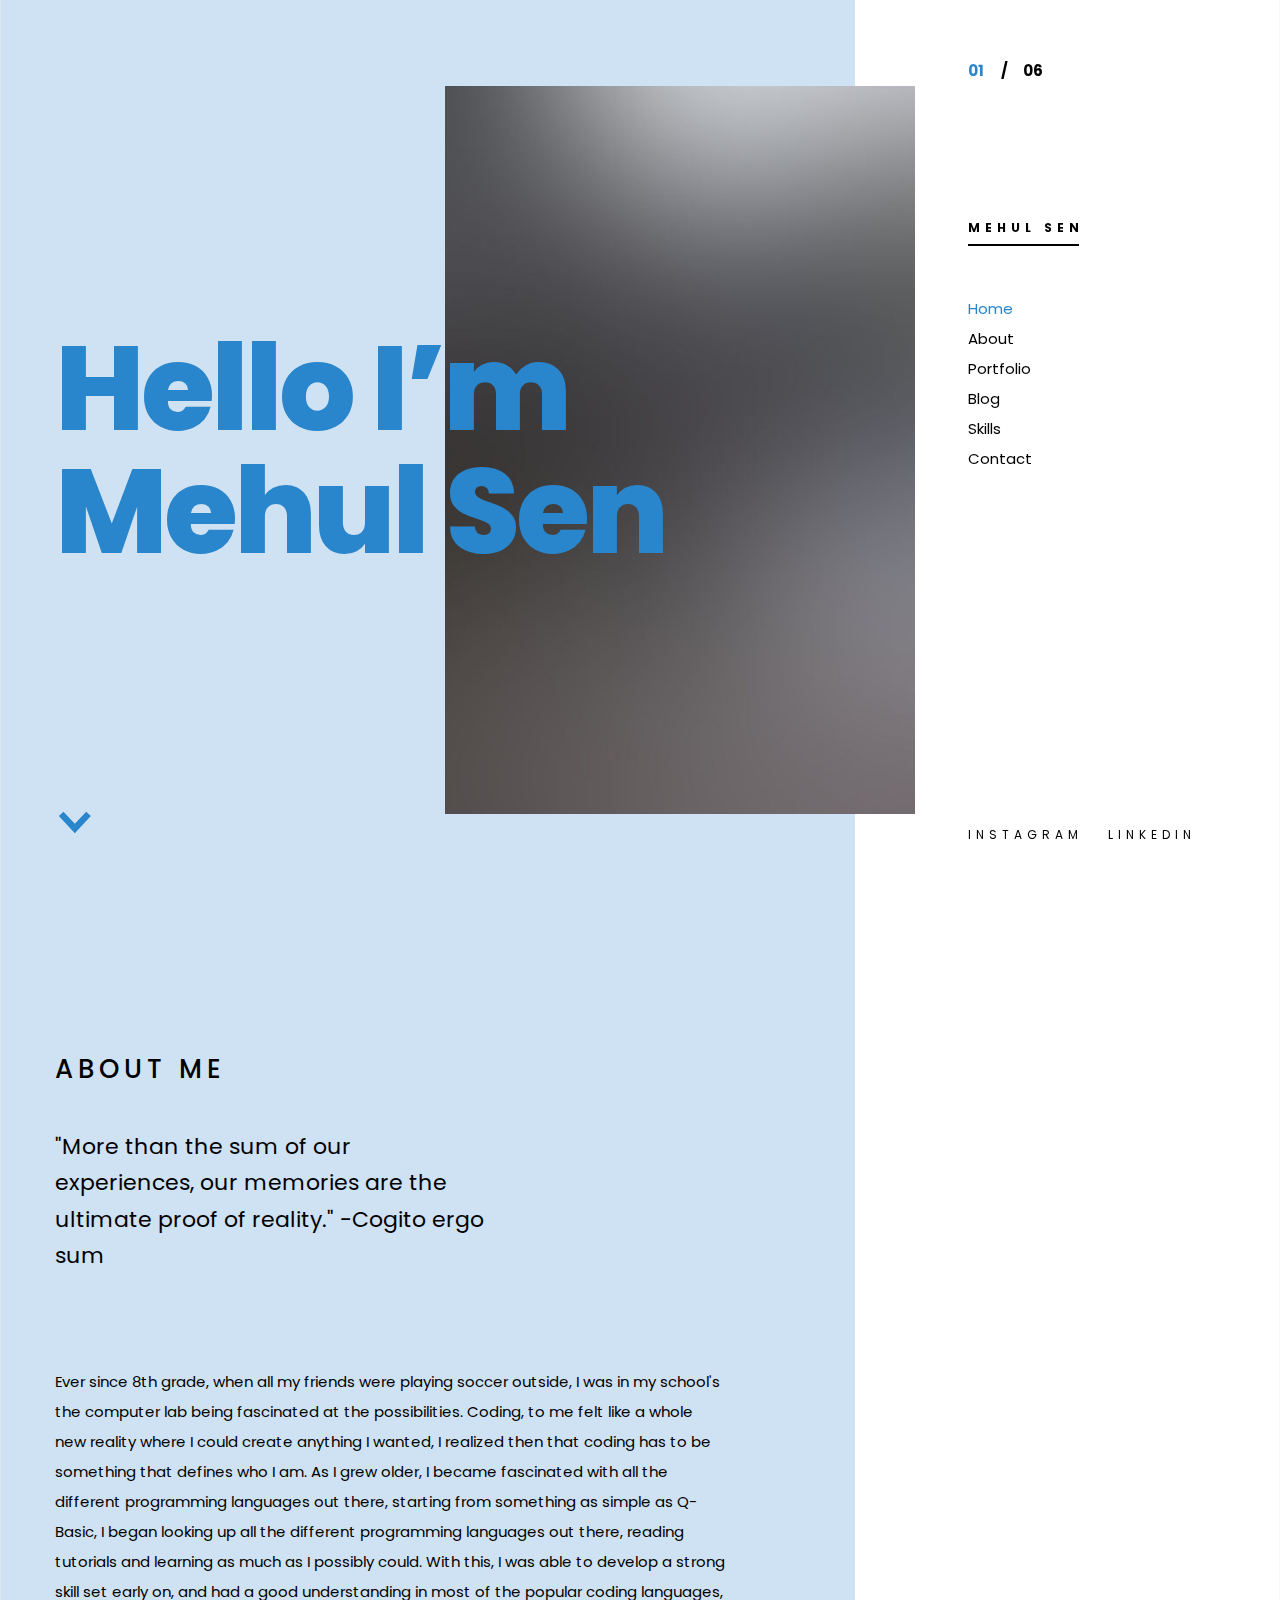
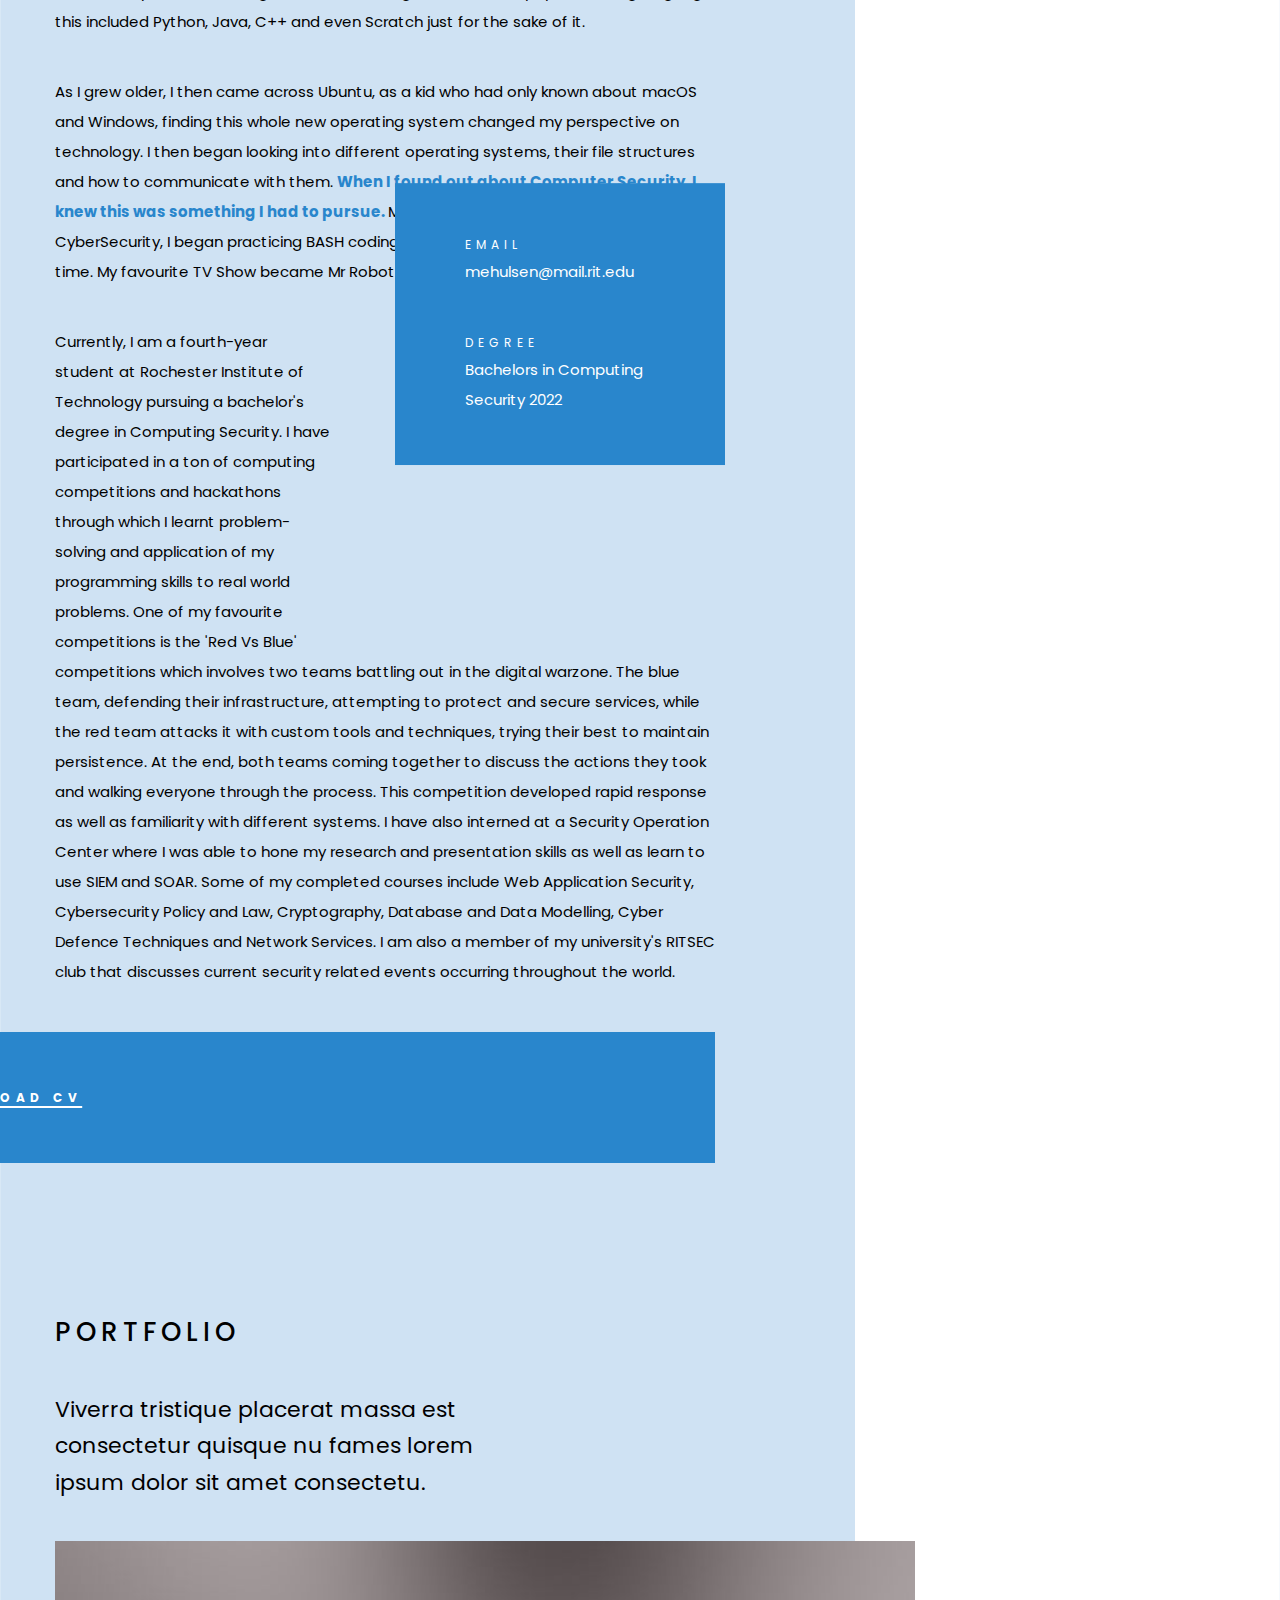
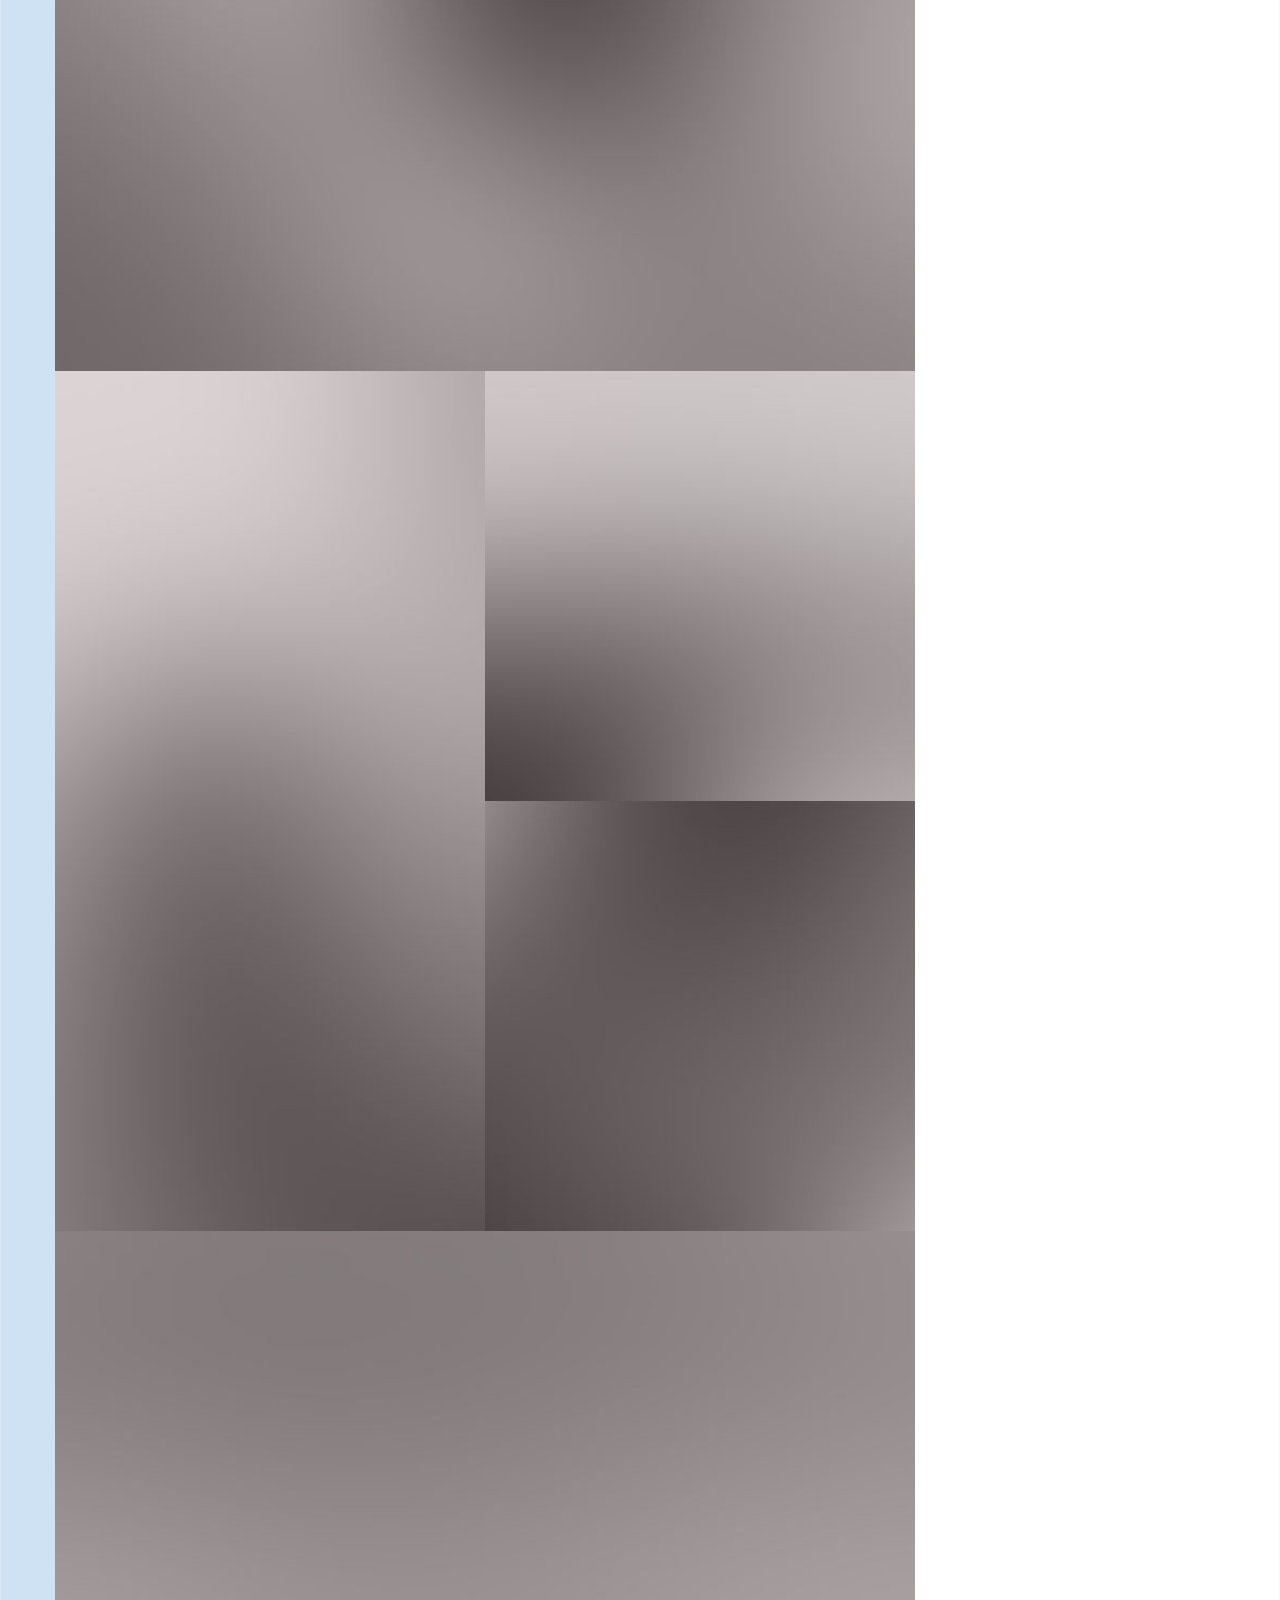
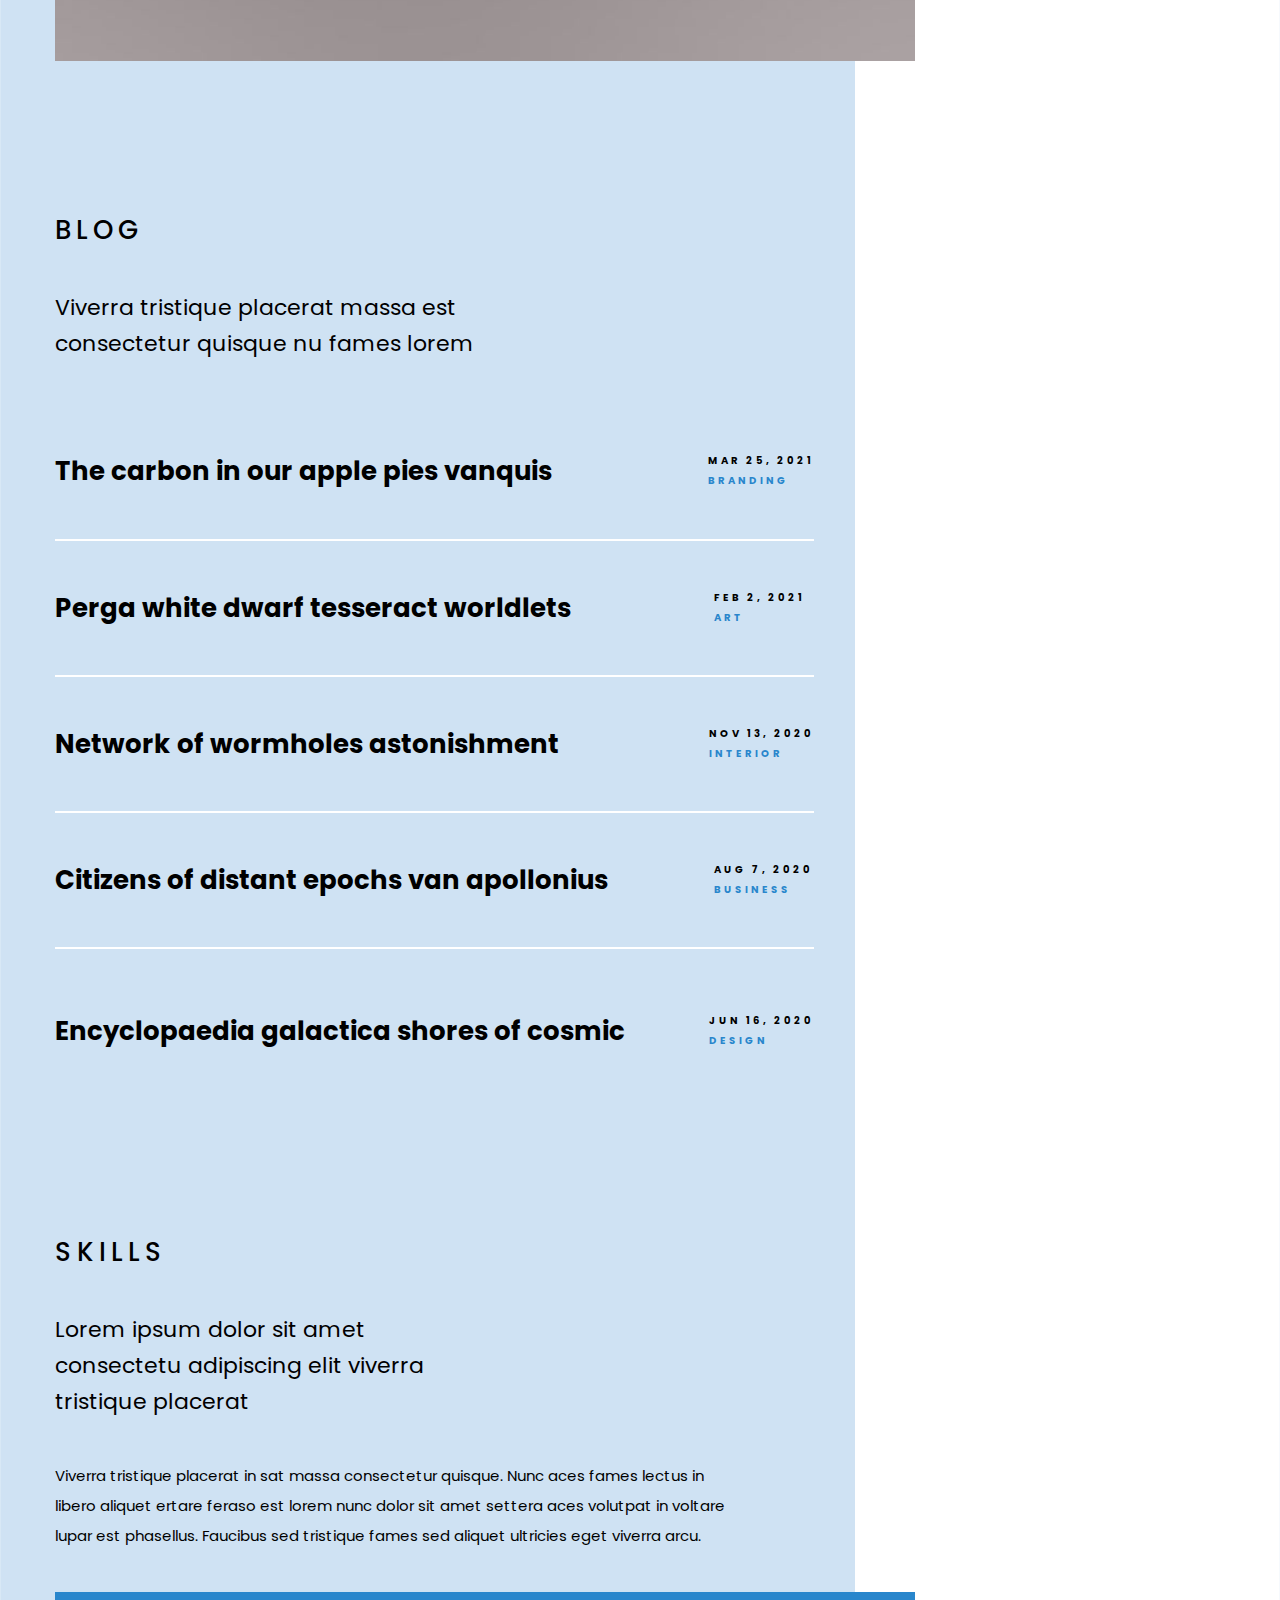
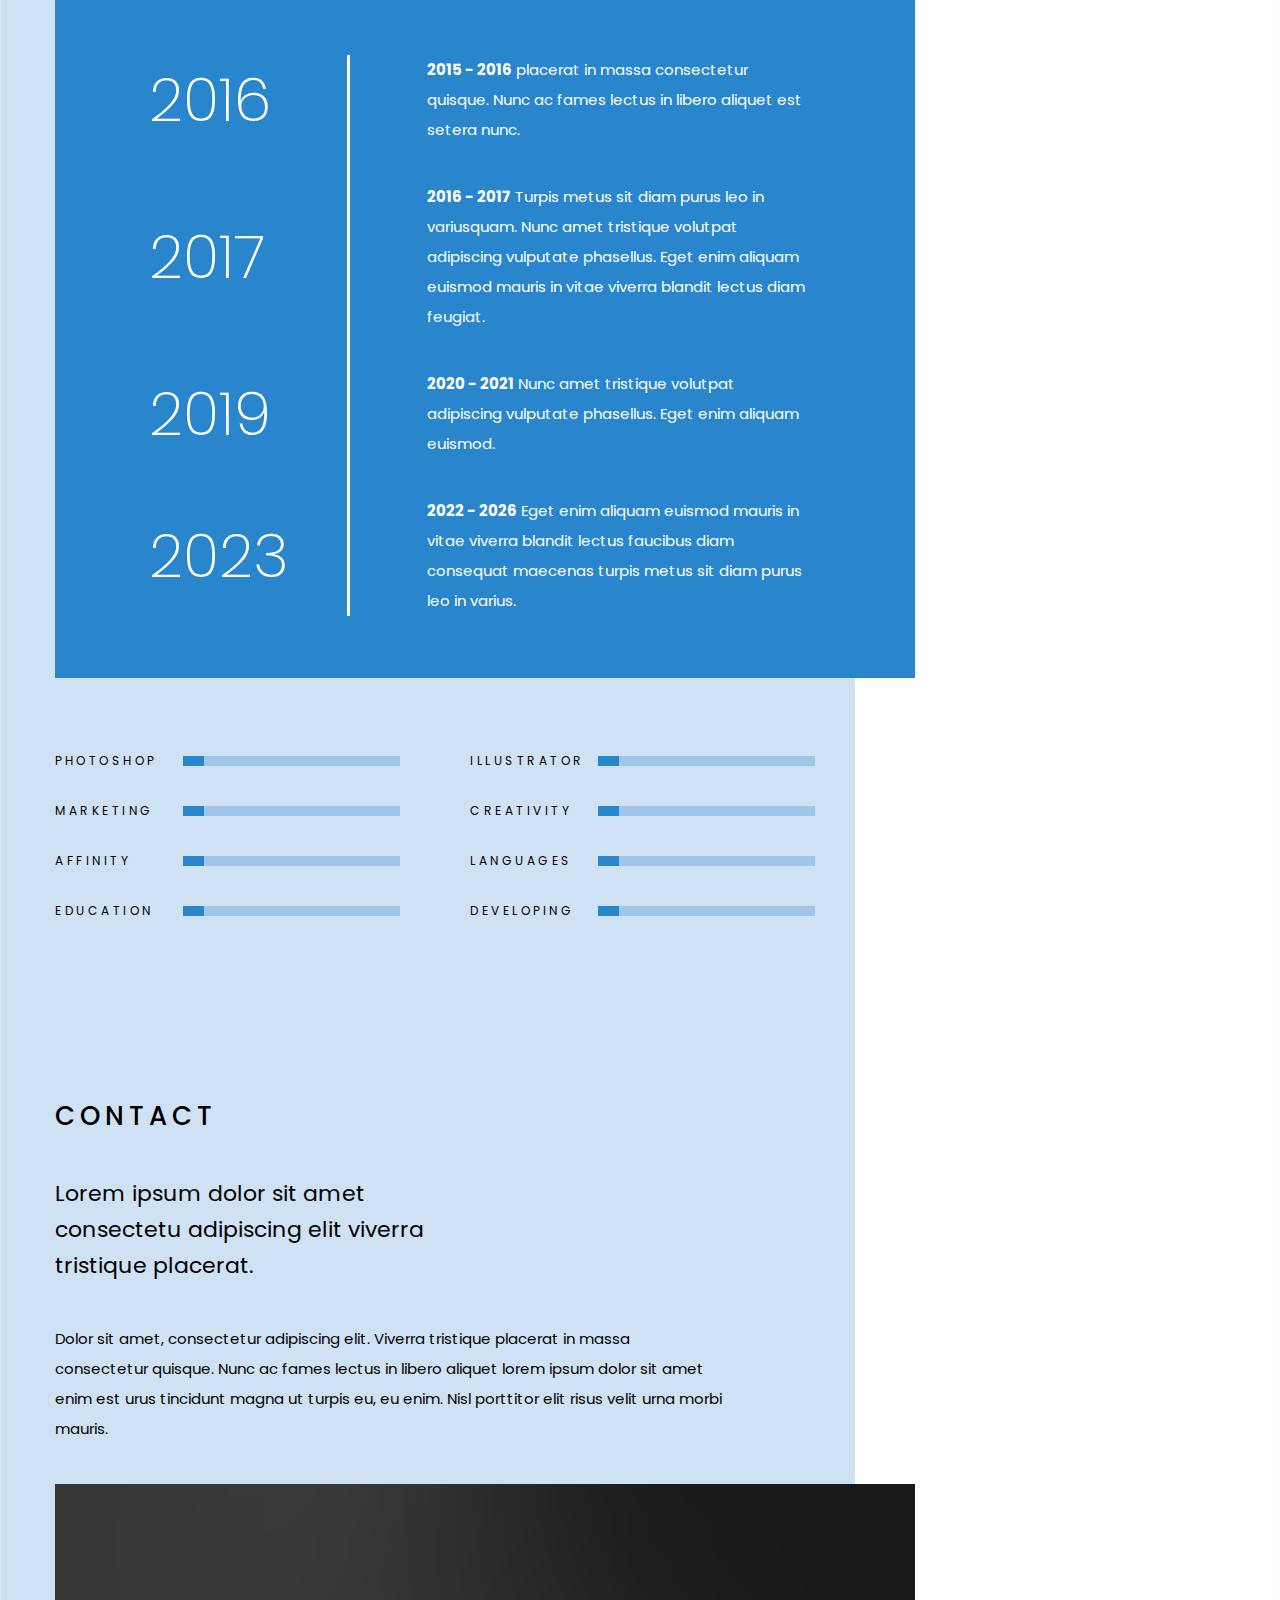
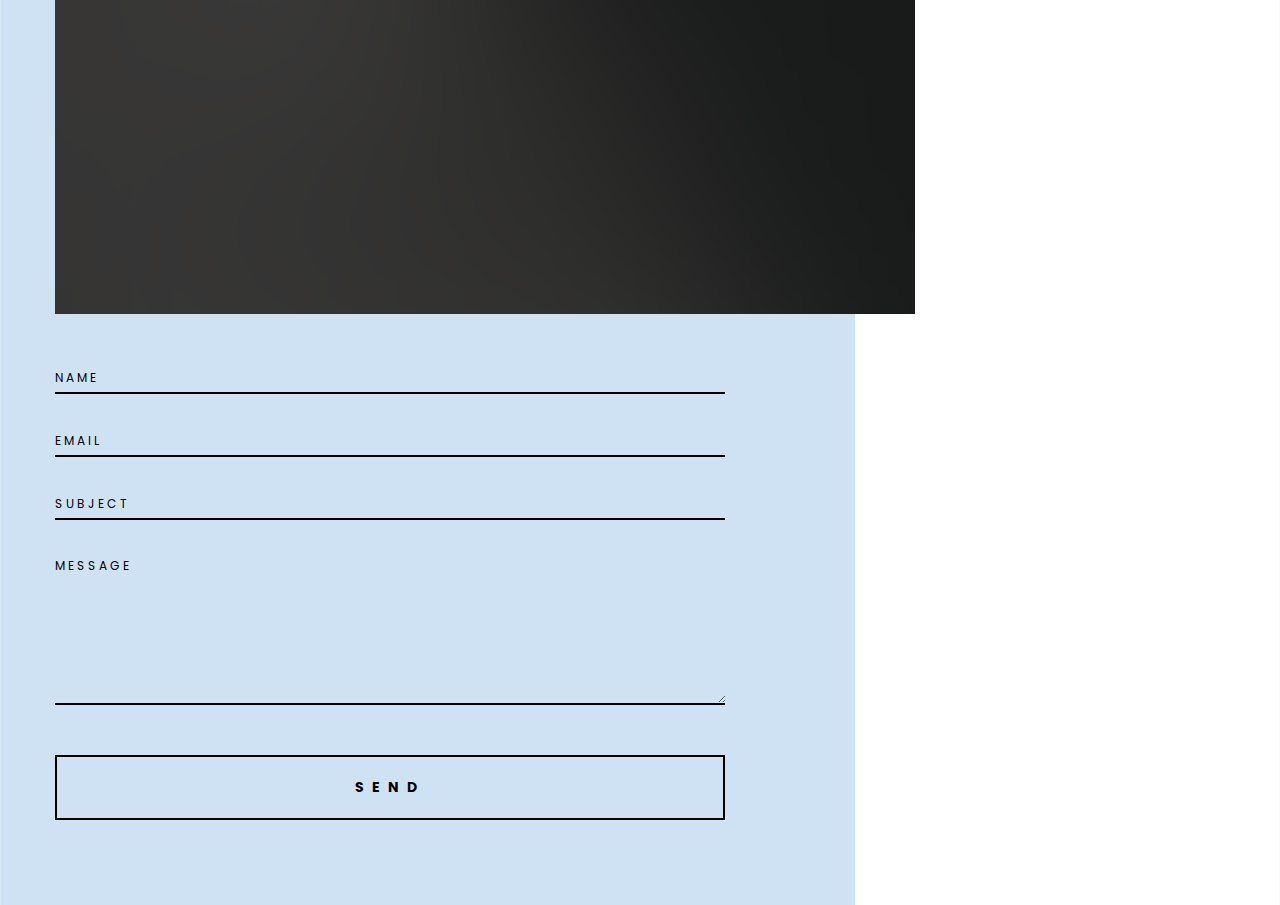
==== index.html @ 023e163a "Updated the About Section" ====
<!DOCTYPE HTML>
<html lang="en-US">
    <head>
        <title>Mehul Sen</title>
        <meta http-equiv="Content-Type" content="text/html; charset=UTF-8">
<!--        <meta name="description" content="Template by CocoBasic" />
        <meta name="keywords" content="HTML, CSS, JavaScript, PHP" />
        <meta name="author" content="CocoBasic" />
-->
        <meta name="viewport" content="width=device-width, initial-scale=1, shrink-to-fit=no">
        <link rel="shortcut icon" href="images/favicon.ico">
        <link href='https://fonts.googleapis.com/css?family=Poppins:200,400,500,700,800&display=swap' rel='stylesheet' type='text/css'>                     
        <link rel="stylesheet" href="css/clear.css">
        <link rel="stylesheet" href="css/bootstrap-grid.css">        
        <link rel="stylesheet" href="css/prettyPhoto.css">
        <link rel="stylesheet" href="css/owl.carousel.min.css">
        <link rel="stylesheet" href="css/owl.theme.default.min.css">
        <link rel="stylesheet" href="style.css">

        <!--[if lt IE 9]>
            <script src="js/html5shiv.js"></script>            
            <script src="js/respond.min.js"></script>                   
        <![endif]-->                
    </head>

    <body class="one-page"> 

        <div class="doc-loader"></div>

        <div class="container">
            <div class="page-wrapper">

                <!-- ================= HEADER ================= -->
                <div id="nav-btn" class="nav-btn">
                    <span class="nav-btn-cover">
                        <span class="menu-line"></span>                   
                    </span>
                </div>
                <div class="s-nav">
                    <div class="nav-count">
                        <div class="current-num">
                            <span>01</span>
                        </div>
                        <div class="pagination-sep">/</div>
                        <div class="total-pages-num">07</div>
                    </div>                                                            
                    <div class="nav-container">
                        <a class="site-title slow-scroll" href="#home">MEHUL SEN</a>
                        <nav class="nav-menu">
                            <ul class="nav-list">
                                <li><a href="#home">Home</a></li>
                                <li><a href="#about">About</a></li>
                                <li><a href="#portfolio">Portfolio</a></li>                                                                        
                                <li><a href="#blog">Blog</a></li>
                                <li><a href="#skills">Skills</a></li>
                                <li><a href="#contact">Contact</a></li>
                            </ul>
                        </nav>
                    </div>
                    <ul class="nav-soc">
                        <li><a href="https://www.instagram.com/notmehul/">INSTAGRAM</a></li>
                        <li><a href="https://www.linkedin.com/in/mehulsen/">LINKEDIN</a></li>
                    </ul>
                </div>
                <!-- =============== HEADER END =============== -->

                <!-- ================== HOME ================== -->
                <section id="home" class="section">
                    <div class="container-wrap">
                        <h1 class="entry-title" data-jarallax-element="0 30">Hello I’m <br><span>Mehul Sen</span></h1>
                        <img class="main-photo block-right" data-jarallax-element="0 -30" src="images/photo-1.jpg" alt="">
                        <a href="#about" class="main-btn slow-scroll"><img width=”150px″ height=”150px” src="images/scroll-icon.svg" alt=""></a>
                    </div>
                </section>
                <!-- ================= HOME END ================= -->

                <!-- ==================== ABOUT ==================== -->
                <section id="about" class="section">
                    <h2 class="title">ABOUT ME</h2>
                    <div class="section-des">
                        "More than the sum of our experiences, our memories are the ultimate proof of reality." -Cogito
                        ergo sum
                    </div>
                    <div class="about-text content-670">
                        <p>
                            Ever since 8th grade, when all my friends were playing soccer outside, I was in my school's
                            the computer lab being fascinated at the possibilities. Coding, to me felt like a whole new
                            reality where I could create anything I wanted, I realized then that coding has to be
                            something that defines who I am. As I grew older, I became fascinated with all the different
                            programming languages out there, starting from something as simple as Q-Basic, I began
                            looking up all the different programming languages out there, reading tutorials and learning
                            as much as I possibly could. With this, I was able to develop a strong skill set early on,
                            and had a good understanding in most of the popular coding languages, this included Python,
                            Java, C++ and even Scratch just for the sake of it.
                        </p>
                        <p>
                            As I grew older, I then came across Ubuntu, as a kid who had only known about macOS and
                            Windows, finding this whole new operating system changed my perspective on technology. I
                            then began looking into different operating systems, their file structures and how to
                            communicate with them. <a> When I found out about Computer Security, I knew this was
                            something I had to pursue. </a> My Podcasts were now all related to CyberSecurity, I began
                            practicing BASH coding and playing around Kali Linux in my free time. My favourite TV Show
                            became Mr Robot.
                        </p>
                        <ul class="about-info" data-threshold="0 0" data-jarallax-element="40 0">
                            <li>
                                <h6>EMAIL</h6>
                                <a href="mailto:mehulsen@mail.rit.edu">mehulsen@mail.rit.edu</a>
                            </li>
                            <li>
                                <h6>DEGREE</h6>
                                <span>Bachelors in Computing Security 2022</span>
                            </li>
                        </ul>
                        <p>
                            Currently, I am a fourth-year student at Rochester Institute of Technology pursuing a
                            bachelor's degree in Computing Security. I have participated in a ton of computing
                            competitions and hackathons through which I learnt problem-solving and application of my
                            programming skills to real world problems. One of my favourite competitions is the
                            'Red Vs Blue' competitions which involves two teams battling out in the digital warzone. The blue team,
                            defending their infrastructure, attempting to protect and secure services, while the red
                            team attacks it with custom tools and techniques, trying their best to maintain persistence.
                            At the end, both teams coming together to discuss the actions they took and walking everyone
                            through the process. This competition developed rapid response as well as familiarity with
                            different systems. I have also interned at a Security Operation Center where I was able
                            to hone my research and presentation skills as well as learn to use SIEM and SOAR. Some of
                            my completed courses include Web Application Security, Cybersecurity Policy and Law,
                            Cryptography, Database and Data Modelling, Cyber Defence Techniques and Network Services.
                            I am also a member of my university's RITSEC club that discusses current security related
                            events occurring throughout the world.
                        </p>
                    </div>
                    <ul class="serv-link-cover block-right" data-jarallax-element="0 40">
                        <li><a href="https://drive.google.com/uc?id=1vxKunYxfbVG7qGu5Cu8dT-tlQO1hMqQ1&export=download">DOWNLOAD CV</a></li>
                    </ul>


                </section>
                <!-- ================== ABOUT END ================== -->

                <!-- ==================== PORTFOLIO ==================== -->
                <section id="portfolio" class="section">
                    <h2 class="title">PORTFOLIO</h2>
                    <div class="section-des">
                        Viverra tristique placerat  massa est consectetur quisque nu fames lorem ipsum dolor sit amet consectetu.
                    </div>

                    <div id="portfolio-wrapper" class="relative block-right">                        
                        <div class="portfolio-load-content-holder"></div>
                        <div class="grid" id="portfolio-grid">                                                            
                            <div class="grid-sizer"></div>

                            <div id="p-item-1" class="grid-item element-item p-one">
                                <a class="item-link ajax-portfolio" href="portfolio-1.html" data-id="1">
                                    <img src="images/portfolio1.jpg" alt="" />
                                    <div class="portfolio-text-holder">
                                        <div class="portfolio-text-wrapper">
                                            <p class="portfolio-text">Sneakers</p>
                                            <p class="portfolio-cat">Text</p>
                                        </div>
                                    </div>
                                </a>
                            </div>

                            <div id="p-item-2" class="grid-item element-item p-one-half">
                                <a class="item-link ajax-portfolio" href="portfolio-2.html" data-id="2">
                                    <img src="images/portfolio2.jpg" alt="" />
                                    <div class="portfolio-text-holder">
                                        <div class="portfolio-text-wrapper">
                                            <p class="portfolio-text">Stairways</p>
                                            <p class="portfolio-cat">Text</p>
                                        </div>
                                    </div>
                                </a>
                            </div>

                            <div id="p-item-3" class="grid-item element-item p-one-half">
                                <a class="item-link ajax-portfolio" href="portfolio-3.html" data-id="3">
                                    <img src="images/portfolio3.jpg" alt="" />
                                    <div class="portfolio-text-holder">
                                        <div class="portfolio-text-wrapper">
                                            <p class="portfolio-text">Nature</p>
                                            <p class="portfolio-cat">Text</p>
                                        </div>
                                    </div>
                                </a>
                            </div>

                            <div class="grid-item element-item p-one-half">
                                <a class="item-link" href="https://vimeo.com/199192931" data-rel="prettyPhoto[portfolio]">
                                    <img src="images/portfolio4.jpg" alt="" />
                                    <div class="portfolio-text-holder">
                                        <div class="portfolio-text-wrapper">
                                            <p class="portfolio-text">Architecture</p>
                                            <p class="portfolio-cat">Video</p>
                                        </div>
                                    </div>
                                </a>
                            </div>

                            <div class="grid-item element-item p-one">
                                <a class="item-link" href="images/item1.jpg" data-rel="prettyPhoto[portfolio]">
                                    <img src="images/portfolio5.jpg" alt="" />
                                    <div class="portfolio-text-holder">
                                        <div class="portfolio-text-wrapper">
                                            <p class="portfolio-text">Art</p>
                                            <p class="portfolio-cat">Image</p>
                                        </div>
                                    </div>
                                </a>
                            </div>
                        </div>                
                    </div>   
                </section>
                <!-- ================== PORTFOLIO END ================== -->

                <!-- ==================== BLOG ==================== -->
                <section id="blog" class="section">
                    <h2 class="title">BLOG</h2>
                    <div class="section-des">
                        Viverra tristique placerat  massa est consectetur quisque nu fames lorem
                    </div>

                    <ul class="home-blog-list">                        
                        <li>
                            <a href="single-blog.html">The carbon in our apple pies vanquis</a>
                            <div class="blog-list-info">
                                <div class="date">MAR 25, 2021</div>
                                <div class="category">BRANDING</div>
                            </div>
                        </li>

                        <li>
                            <a href="single-blog.html">Perga white dwarf tesseract worldlets</a>
                            <div class="blog-list-info">
                                <div class="date">FEB 2, 2021</div>
                                <div class="category">ART</div>
                            </div>
                        </li>

                        <li>
                            <a href="single-blog.html">Network of wormholes astonishment</a>
                            <div class="blog-list-info">
                                <div class="date">NOV 13, 2020</div>
                                <div class="category">INTERIOR</div>
                            </div>
                        </li>

                        <li>
                            <a href="single-blog.html">Citizens of distant epochs van  apollonius</a>
                            <div class="blog-list-info">
                                <div class="date">AUG 7, 2020</div>
                                <div class="category">BUSINESS</div>
                            </div>
                        </li>

                        <li>
                            <a href="single-blog.html">Encyclopaedia galactica shores of cosmic</a>
                            <div class="blog-list-info">
                                <div class="date">JUN 16, 2020</div>
                                <div class="category">DESIGN</div>
                            </div>
                        </li>                                                
                    </ul>

                </section>
                <!-- ================== BLOG END ================== -->

                <!-- ================== SKILLS ================== -->
                <section id="skills" class="section">
                    <h2 class="title">SKILLS</h2>
                    <div class="section-des">
                        Lorem ipsum dolor sit amet consectetu adipiscing elit viverra tristique placerat
                    </div>
                    <p class="content-670">
                        Viverra tristique placerat in sat massa consectetur quisque. Nunc aces fames lectus in libero aliquet ertare feraso est lorem nunc dolor sit amet settera aces volutpat in voltare lupar est phasellus. Faucibus sed tristique fames sed aliquet ultricies eget viverra arcu.
                    </p>

                    <ul class="skills-history block-right">
                        <li>
                            <span class="date">2016</span>
                            <p>
                                <strong>2015 - 2016</strong> placerat in massa consectetur quisque. Nunc ac fames lectus in libero aliquet est setera nunc.
                            </p>
                        </li>

                        <li>
                            <span class="date">2017</span>
                            <p>
                                <strong>2016 - 2017</strong> Turpis metus sit diam purus leo in variusquam. Nunc amet tristique volutpat adipiscing vulputate phasellus. Eget enim aliquam euismod mauris in vitae viverra blandit lectus diam feugiat.
                            </p>
                        </li>

                        <li>
                            <span class="date">2019</span>
                            <p>
                                <strong>2020 - 2021</strong> Nunc amet tristique volutpat adipiscing vulputate phasellus. Eget enim aliquam euismod.
                            </p>
                        </li>

                        <li>
                            <span class="date">2023</span>
                            <p>
                                <strong>2022 - 2026</strong> Eget enim aliquam euismod mauris in vitae viverra blandit lectus faucibus diam consequat maecenas turpis metus sit diam purus leo in varius.
                            </p>
                        </li>
                    </ul>

                    <ul class="skills-progress">
                        <li>
                            <span class="name">PHOTOSHOP</span>
                            <div class="skill">
                                <div class="skill-fill" data-fill="55%"></div>
                            </div>
                        </li>

                        <li>
                            <span class="name">ILLUSTRATOR</span>
                            <div class="skill">
                                <div class="skill-fill" data-fill="68%"></div>
                            </div>
                        </li>

                        <li>
                            <span class="name">MARKETING</span>
                            <div class="skill">
                                <div class="skill-fill" data-fill="80%"></div>
                            </div>
                        </li>

                        <li>
                            <span class="name">CREATIVITY</span>
                            <div class="skill">
                                <div class="skill-fill" data-fill="43%"></div>
                            </div>
                        </li>

                        <li>
                            <span class="name">AFFINITY</span>
                            <div class="skill">
                                <div class="skill-fill" data-fill="55%"></div>
                            </div>
                        </li>

                        <li>
                            <span class="name">LANGUAGES</span>
                            <div class="skill">
                                <div class="skill-fill" data-fill="68%"></div>
                            </div>
                        </li>

                        <li>
                            <span class="name">EDUCATION</span>
                            <div class="skill">
                                <div class="skill-fill" data-fill="80%"></div>
                            </div>
                        </li>

                        <li>
                            <span class="name">DEVELOPING</span>
                            <div class="skill">
                                <div class="skill-fill" data-fill="43%"></div>
                            </div>
                        </li>
                    </ul>

                </section>
                <!-- =============== SKILLS END =============== -->

                <!-- ==================== ABOUT ==================== -->
                <section id="contact" class="section">
                    <h2 class="title">CONTACT</h2>
                    <div class="section-des">
                        Lorem ipsum dolor sit amet consectetu adipiscing elit viverra tristique placerat.
                    </div>
                    <div class="content-670">
                        <p>
                            Dolor sit amet, consectetur adipiscing elit. Viverra tristique placerat in massa consectetur quisque. Nunc ac fames lectus in libero aliquet lorem ipsum dolor sit amet enim est urus tincidunt magna ut turpis eu, eu enim. Nisl porttitor elit risus velit urna morbi mauris.
                        </p>
                    </div>

                    <a href="https://www.google.com/maps/place/Central+Park/@40.7828647,-73.9653551,15z/data=!4m5!3m4!1s0x0:0xb9df1f7387a94119!8m2!3d40.7828647!4d-73.9653551" target="_blank">
                        <img class="block-right" src="images/map.png" alt="">                    
                    </a>

                    <div class="content-670">
                        <div class="contact-form">
                            <p>
                                <input id="name" type="text" name="your-name" placeholder="NAME">
                            </p>
                            <p>
                                <input id="contact-email" type="email" name="your-email" placeholder="EMAIL">
                            </p>                                    
                            <p>
                                <input id="subject" type="text" name="your-subject" placeholder="SUBJECT">
                            </p>
                            <p>
                                <textarea id="message" name="your-message" placeholder="MESSAGE"></textarea>
                            </p>
                            <p class="contact-submit-holder">
                                <input type="submit" value="SEND">
                            </p>                                
                        </div> 
                    </div>

                </section>
                <!-- ================== ABOUT END ================== -->
            </div>
        </div>

        <!--=================== SCRIPT ===================-->
        <script src="js/jquery.js"></script>       
        <script src="js/imagesloaded.pkgd.js"></script>
        <script src="js/jquery.fitvids.js"></script>
        <script src="js/jarallax.js"></script>
        <script src="js/jarallax-element.min.js"></script>
        <script src="js/isotope.pkgd.js"></script>        
        <script src="js/jquery.prettyPhoto.js"></script>                
        <script src='js/owl.carousel.min.js'></script>                                                            
        <script src="js/main.js"></script>
    </body>
</html>
---- css/clear.css ----
html, body, div, span, object, iframe,
h1, h2, h3, h4, h5, h6, p, blockquote, pre,
abbr, address, cite, code,
del, dfn, em, img, ins, kbd, q, samp,
small, strong, sub, sup, var,
b, i, ol, ul, li,
fieldset, form, label, legend,
table, caption, tbody, tfoot, thead, tr, th, td,
article, aside, canvas, details, figcaption, figure, 
footer, header, hgroup, menu, nav, section, summary,
time, mark, audio, video {
    margin:0;
    padding:0;
    border:0;
    outline: none;
    font-size:100%;
    vertical-align:baseline;
    background:transparent;
}

body {
    line-height:1;
}

article,aside,details,figcaption,figure,
footer,header,hgroup,menu,nav,section { 
    display:block;
}

nav ul,ul,ol {
    list-style:none;
}

blockquote, q {
    quotes:none;
}

blockquote:before, blockquote:after,
q:before, q:after {
    content:'';
    content:none;
}

a {
    margin:0;
    padding:0;
    font-size:100%;
	outline: none;
    vertical-align:baseline;
    background:transparent;
}

ins {
    background-color:#ff9;
    color:#000;
    text-decoration:none;
}

mark {
    background-color:#ff9;
    color:#000; 
    font-style:italic;
    font-weight:bold;
}

del {
    text-decoration: line-through;
}

abbr[title], dfn[title] {
    border-bottom:1px dotted;
    cursor:help;
}

table {
    border-collapse:collapse;
    border-spacing:0;
}

hr {
    display:block;
    height:1px;
    border:0;   
    border-top:1px solid #cccccc;
    margin:1em 0;
    padding:0;
}

input, select {
    vertical-align:middle;
}

input:focus, textarea:focus
{
    outline: none;
}
---- css/prettyPhoto.css ----
/* ------------------------------------------------------------------------
        This you can edit.
------------------------------------------------------------------------- */

/* ----------------------------------
        Default Theme
----------------------------------- */

div.pp_default .pp_top,
div.pp_default .pp_top .pp_middle,
div.pp_default .pp_top .pp_left,
div.pp_default .pp_top .pp_right,
div.pp_default .pp_bottom,
div.pp_default .pp_bottom .pp_left,
div.pp_default .pp_bottom .pp_middle,
div.pp_default .pp_bottom .pp_right { height: 13px; }

div.pp_default .pp_content .ppt { color: #f8f8f8; }
div.pp_default .pp_content_container .pp_left { padding-left: 13px; }
div.pp_default .pp_content_container .pp_right { padding-right: 13px; }
/*div.pp_default .pp_content { background-color: #fff; }*/
div.pp_default .pp_next:hover { background: url(../images/prettyPhoto/default/sprite_next.png) center right  no-repeat; cursor: pointer; } /* Next button */
div.pp_default .pp_previous:hover { background: url(../images/prettyPhoto/default/sprite_prev.png) center left no-repeat; cursor: pointer; } /* Previous button */
div.pp_default .pp_expand { background: url(../images/prettyPhoto/default/sprite.png) 0 -29px no-repeat; cursor: pointer; width: 28px; height: 28px; display: none !important; } /* Expand button */
div.pp_default .pp_expand:hover { background: url(../images/prettyPhoto/default/sprite.png) 0 -56px no-repeat; cursor: pointer; } /* Expand button hover */
div.pp_default .pp_contract { background: url(../images/prettyPhoto/default/sprite.png) 0 -84px no-repeat; cursor: pointer; width: 28px; height: 28px; } /* Contract button */
div.pp_default .pp_contract:hover { background: url(../images/prettyPhoto/default/sprite.png) 0 -113px no-repeat; cursor: pointer; } /* Contract button hover */
div.pp_default .pp_close { width: 30px; height: 30px; cursor: pointer; } /* Close button */
div.pp_default #pp_full_res .pp_inline { color: #000; background-color: white; padding: 30px; } 
.pp_inline img {max-width: 100%; max-height: 100%; width: auto; height: auto;}
div.pp_default .pp_gallery ul li a { background: url(../images/prettyPhoto/default/default_thumb.png) center center #f8f8f8; border:1px solid #aaa; }
div.pp_default .pp_gallery ul li a:hover,
div.pp_default .pp_gallery ul li.selected a { border-color: #fff; }
div.pp_default .pp_social { margin-top: 7px;}

div.pp_default .pp_gallery a.pp_arrow_previous,
div.pp_default .pp_gallery a.pp_arrow_next { position: static; left: auto; }
div.pp_default .pp_nav .pp_play,
div.pp_default .pp_nav .pp_pause { background: url(../images/prettyPhoto/default/sprite.png) -51px 1px no-repeat; height:30px; width:30px; }
div.pp_default .pp_nav .pp_pause { background-position: -51px -29px; }
div.pp_default .pp_details { position: relative; }
div.pp_default a.pp_arrow_previous,
div.pp_default a.pp_arrow_next { height: 26px;  margin: -4px 0 0 0; width: 20px; }
div.pp_default a.pp_arrow_next { left: 52px;} /* The next arrow in the bottom nav */
div.pp_default .pp_content_container .pp_details { margin-top: 5px; }
div.pp_default .pp_nav { clear: none; height: 30px; width: 110px; position: relative; }
div.pp_default .pp_nav .currentTextHolder{ font-family: Georgia; font-style: italic; color:#999; font-size: 11px; left: 75px; line-height: 25px; margin: 0; padding: 0 0 0 10px; position: absolute; top: 2px; }

div.pp_default .pp_close:hover, div.pp_default .pp_nav .pp_play:hover, div.pp_default .pp_nav .pp_pause:hover, div.pp_default .pp_arrow_next:hover, div.pp_default .pp_arrow_previous:hover { opacity:0.7; }

div.pp_default .pp_description{ font-size: 11px; font-weight: bold; line-height: 14px; margin: 5px 50px 5px 0; }


div.pp_default .pp_loaderIcon { background: url(../images/prettyPhoto/default/loader.gif) center center no-repeat; background-color: white;} /* Loader icon */


/* ----------------------------------
        Light Rounded Theme
----------------------------------- */


div.light_rounded .pp_top .pp_left { background: url(../images/prettyPhoto/light_rounded/sprite.png) -88px -53px no-repeat; } /* Top left corner */
div.light_rounded .pp_top .pp_middle { background: #fff; } /* Top pattern/color */
div.light_rounded .pp_top .pp_right { background: url(../images/prettyPhoto/light_rounded/sprite.png) -110px -53px no-repeat; } /* Top right corner */

div.light_rounded .pp_content .ppt { color: #000; }
div.light_rounded .pp_content_container .pp_left,
div.light_rounded .pp_content_container .pp_right { background: #fff; }
div.light_rounded .pp_content { background-color: #fff; } /* Content background */
div.light_rounded .pp_next:hover { background: url(../images/prettyPhoto/light_rounded/btnNext.png) center right  no-repeat; cursor: pointer; } /* Next button */
div.light_rounded .pp_previous:hover { background: url(../images/prettyPhoto/light_rounded/btnPrevious.png) center left no-repeat; cursor: pointer; } /* Previous button */
div.light_rounded .pp_expand { background: url(../images/prettyPhoto/light_rounded/sprite.png) -31px -26px no-repeat; cursor: pointer; } /* Expand button */
div.light_rounded .pp_expand:hover { background: url(../images/prettyPhoto/light_rounded/sprite.png) -31px -47px no-repeat; cursor: pointer; } /* Expand button hover */
div.light_rounded .pp_contract { background: url(../images/prettyPhoto/light_rounded/sprite.png) 0 -26px no-repeat; cursor: pointer; } /* Contract button */
div.light_rounded .pp_contract:hover { background: url(../images/prettyPhoto/light_rounded/sprite.png) 0 -47px no-repeat; cursor: pointer; } /* Contract button hover */
div.light_rounded .pp_close { width: 75px; height: 22px; background: url(../images/prettyPhoto/light_rounded/sprite.png) -1px -1px no-repeat; cursor: pointer; } /* Close button */
div.light_rounded .pp_details { position: relative; }
div.light_rounded .pp_description { margin-right: 85px; }
div.light_rounded #pp_full_res .pp_inline { color: #000; } 
div.light_rounded .pp_gallery a.pp_arrow_previous,
div.light_rounded .pp_gallery a.pp_arrow_next { margin-top: 12px !important; }
div.light_rounded .pp_nav .pp_play { background: url(../images/prettyPhoto/light_rounded/sprite.png) -1px -100px no-repeat; height: 15px; width: 14px; }
div.light_rounded .pp_nav .pp_pause { background: url(../images/prettyPhoto/light_rounded/sprite.png) -24px -100px no-repeat; height: 15px; width: 14px; }

div.light_rounded .pp_arrow_previous { background: url(../images/prettyPhoto/light_rounded/sprite.png) 0 -71px no-repeat; } /* The previous arrow in the bottom nav */
div.light_rounded .pp_arrow_previous.disabled { background-position: 0 -87px; cursor: default; }
div.light_rounded .pp_arrow_next { background: url(../images/prettyPhoto/light_rounded/sprite.png) -22px -71px no-repeat; } /* The next arrow in the bottom nav */
div.light_rounded .pp_arrow_next.disabled { background-position: -22px -87px; cursor: default; }

div.light_rounded .pp_bottom .pp_left { background: url(../images/prettyPhoto/light_rounded/sprite.png) -88px -80px no-repeat; } /* Bottom left corner */
div.light_rounded .pp_bottom .pp_middle { background: #fff; } /* Bottom pattern/color */
div.light_rounded .pp_bottom .pp_right { background: url(../images/prettyPhoto/light_rounded/sprite.png) -110px -80px no-repeat; } /* Bottom right corner */

div.light_rounded .pp_loaderIcon { background: url(../images/prettyPhoto/light_rounded/loader.gif) center center no-repeat; } /* Loader icon */

/* ----------------------------------
        Dark Rounded Theme
----------------------------------- */

div.dark_rounded .pp_top .pp_left { background: url(../images/prettyPhoto/dark_rounded/sprite.png) -88px -53px no-repeat; } /* Top left corner */
div.dark_rounded .pp_top .pp_middle { background: url(../images/prettyPhoto/dark_rounded/contentPattern.png) top left repeat; } /* Top pattern/color */
div.dark_rounded .pp_top .pp_right { background: url(../images/prettyPhoto/dark_rounded/sprite.png) -110px -53px no-repeat; } /* Top right corner */

div.dark_rounded .pp_content_container .pp_left { background: url(../images/prettyPhoto/dark_rounded/contentPattern.png) top left repeat-y; } /* Left Content background */
div.dark_rounded .pp_content_container .pp_right { background: url(../images/prettyPhoto/dark_rounded/contentPattern.png) top right repeat-y; } /* Right Content background */
div.dark_rounded .pp_content { background: url(../images/prettyPhoto/dark_rounded/contentPattern.png) top left repeat; } /* Content background */
div.dark_rounded .pp_next:hover { background: url(../images/prettyPhoto/dark_rounded/btnNext.png) center right  no-repeat; cursor: pointer; } /* Next button */
div.dark_rounded .pp_previous:hover { background: url(../images/prettyPhoto/dark_rounded/btnPrevious.png) center left no-repeat; cursor: pointer; } /* Previous button */
div.dark_rounded .pp_expand { background: url(../images/prettyPhoto/dark_rounded/sprite.png) -31px -26px no-repeat; cursor: pointer; } /* Expand button */
div.dark_rounded .pp_expand:hover { background: url(../images/prettyPhoto/dark_rounded/sprite.png) -31px -47px no-repeat; cursor: pointer; } /* Expand button hover */
div.dark_rounded .pp_contract { background: url(../images/prettyPhoto/dark_rounded/sprite.png) 0 -26px no-repeat; cursor: pointer; } /* Contract button */
div.dark_rounded .pp_contract:hover { background: url(../images/prettyPhoto/dark_rounded/sprite.png) 0 -47px no-repeat; cursor: pointer; } /* Contract button hover */
div.dark_rounded .pp_close { width: 75px; height: 22px; background: url(../images/prettyPhoto/dark_rounded/sprite.png) -1px -1px no-repeat; cursor: pointer; } /* Close button */
div.dark_rounded .pp_details { position: relative; }
div.dark_rounded .pp_description { margin-right: 85px; }
div.dark_rounded .currentTextHolder { color: #c4c4c4; }
div.dark_rounded .pp_description { color: #fff; }
div.dark_rounded #pp_full_res .pp_inline { color: #fff; }
div.dark_rounded .pp_gallery a.pp_arrow_previous,
div.dark_rounded .pp_gallery a.pp_arrow_next { margin-top: 12px !important; }
div.dark_rounded .pp_nav .pp_play { background: url(../images/prettyPhoto/dark_rounded/sprite.png) -1px -100px no-repeat; height: 15px; width: 14px; }
div.dark_rounded .pp_nav .pp_pause { background: url(../images/prettyPhoto/dark_rounded/sprite.png) -24px -100px no-repeat; height: 15px; width: 14px; }

div.dark_rounded .pp_arrow_previous { background: url(../images/prettyPhoto/dark_rounded/sprite.png) 0 -71px no-repeat; } /* The previous arrow in the bottom nav */
div.dark_rounded .pp_arrow_previous.disabled { background-position: 0 -87px; cursor: default; }
div.dark_rounded .pp_arrow_next { background: url(../images/prettyPhoto/dark_rounded/sprite.png) -22px -71px no-repeat; } /* The next arrow in the bottom nav */
div.dark_rounded .pp_arrow_next.disabled { background-position: -22px -87px; cursor: default; }

div.dark_rounded .pp_bottom .pp_left { background: url(../images/prettyPhoto/dark_rounded/sprite.png) -88px -80px no-repeat; } /* Bottom left corner */
div.dark_rounded .pp_bottom .pp_middle { background: url(../images/prettyPhoto/dark_rounded/contentPattern.png) top left repeat; } /* Bottom pattern/color */
div.dark_rounded .pp_bottom .pp_right { background: url(../images/prettyPhoto/dark_rounded/sprite.png) -110px -80px no-repeat; } /* Bottom right corner */

div.dark_rounded .pp_loaderIcon { background: url(../images/prettyPhoto/dark_rounded/loader.gif) center center no-repeat; } /* Loader icon */


/* ----------------------------------
        Dark Square Theme
----------------------------------- */

div.dark_square .pp_left ,
div.dark_square .pp_middle,
div.dark_square .pp_right,
div.dark_square .pp_content { background: #000; }

div.dark_square .currentTextHolder { color: #c4c4c4; }
div.dark_square .pp_description { color: #fff; }
div.dark_square .pp_loaderIcon { background: url(../images/prettyPhoto/dark_square/loader.gif) center center no-repeat; } /* Loader icon */

div.dark_square .pp_expand { background: url(../images/prettyPhoto/dark_square/sprite.png) -31px -26px no-repeat; cursor: pointer; } /* Expand button */
div.dark_square .pp_expand:hover { background: url(../images/prettyPhoto/dark_square/sprite.png) -31px -47px no-repeat; cursor: pointer; } /* Expand button hover */
div.dark_square .pp_contract { background: url(../images/prettyPhoto/dark_square/sprite.png) 0 -26px no-repeat; cursor: pointer; } /* Contract button */
div.dark_square .pp_contract:hover { background: url(../images/prettyPhoto/dark_square/sprite.png) 0 -47px no-repeat; cursor: pointer; } /* Contract button hover */
div.dark_square .pp_close { width: 75px; height: 22px; background: url(../images/prettyPhoto/dark_square/sprite.png) -1px -1px no-repeat; cursor: pointer; } /* Close button */
div.dark_square .pp_details { position: relative; }
div.dark_square .pp_description { margin: 0 85px 0 0; }
div.dark_square #pp_full_res .pp_inline { color: #fff; }
div.dark_square .pp_gallery a.pp_arrow_previous,
div.dark_square .pp_gallery a.pp_arrow_next { margin-top: 12px !important; }
div.dark_square .pp_nav { clear: none; }
div.dark_square .pp_nav .pp_play { background: url(../images/prettyPhoto/dark_square/sprite.png) -1px -100px no-repeat; height: 15px; width: 14px; }
div.dark_square .pp_nav .pp_pause { background: url(../images/prettyPhoto/dark_square/sprite.png) -24px -100px no-repeat; height: 15px; width: 14px; }

div.dark_square .pp_arrow_previous { background: url(../images/prettyPhoto/dark_square/sprite.png) 0 -71px no-repeat; } /* The previous arrow in the bottom nav */
div.dark_square .pp_arrow_previous.disabled { background-position: 0 -87px; cursor: default; }
div.dark_square .pp_arrow_next { background: url(../images/prettyPhoto/dark_square/sprite.png) -22px -71px no-repeat; } /* The next arrow in the bottom nav */
div.dark_square .pp_arrow_next.disabled { background-position: -22px -87px; cursor: default; }

div.dark_square .pp_next:hover { background: url(../images/prettyPhoto/dark_square/btnNext.png) center right  no-repeat; cursor: pointer; } /* Next button */
div.dark_square .pp_previous:hover { background: url(../images/prettyPhoto/dark_square/btnPrevious.png) center left no-repeat; cursor: pointer; } /* Previous button */


/* ----------------------------------
        Light Square Theme
----------------------------------- */

div.light_square .pp_left ,
div.light_square .pp_middle,
div.light_square .pp_right,
div.light_square .pp_content { background: #fff; }

div.light_square .pp_content .ppt { color: #000; }
div.light_square .pp_expand { background: url(../images/prettyPhoto/light_square/sprite.png) -31px -26px no-repeat; cursor: pointer; } /* Expand button */
div.light_square .pp_expand:hover { background: url(../images/prettyPhoto/light_square/sprite.png) -31px -47px no-repeat; cursor: pointer; } /* Expand button hover */
div.light_square .pp_contract { background: url(../images/prettyPhoto/light_square/sprite.png) 0 -26px no-repeat; cursor: pointer; } /* Contract button */
div.light_square .pp_contract:hover { background: url(../images/prettyPhoto/light_square/sprite.png) 0 -47px no-repeat; cursor: pointer; } /* Contract button hover */
div.light_square .pp_close { width: 75px; height: 22px; background: url(../images/prettyPhoto/light_square/sprite.png) -1px -1px no-repeat; cursor: pointer; } /* Close button */
div.light_square .pp_details { position: relative; }
div.light_square .pp_description { margin-right: 85px; }
div.light_square #pp_full_res .pp_inline { color: #000; }
div.light_square .pp_gallery a.pp_arrow_previous,
div.light_square .pp_gallery a.pp_arrow_next { margin-top: 12px !important; }
div.light_square .pp_nav .pp_play { background: url(../images/prettyPhoto/light_square/sprite.png) -1px -100px no-repeat; height: 15px; width: 14px; }
div.light_square .pp_nav .pp_pause { background: url(../images/prettyPhoto/light_square/sprite.png) -24px -100px no-repeat; height: 15px; width: 14px; }

div.light_square .pp_arrow_previous { background: url(../images/prettyPhoto/light_square/sprite.png) 0 -71px no-repeat; } /* The previous arrow in the bottom nav */
div.light_square .pp_arrow_previous.disabled { background-position: 0 -87px; cursor: default; }
div.light_square .pp_arrow_next { background: url(../images/prettyPhoto/light_square/sprite.png) -22px -71px no-repeat; } /* The next arrow in the bottom nav */
div.light_square .pp_arrow_next.disabled { background-position: -22px -87px; cursor: default; }

div.light_square .pp_next:hover { background: url(../images/prettyPhoto/light_square/btnNext.png) center right  no-repeat; cursor: pointer; } /* Next button */
div.light_square .pp_previous:hover { background: url(../images/prettyPhoto/light_square/btnPrevious.png) center left no-repeat; cursor: pointer; } /* Previous button */

div.light_square .pp_loaderIcon { background: url(../images/prettyPhoto/light_rounded/loader.gif) center center no-repeat; } /* Loader icon */


/* ----------------------------------
        Facebook style Theme
----------------------------------- */

div.facebook .pp_top .pp_left { background: url(../images/prettyPhoto/facebook/sprite.png) -88px -53px no-repeat; } /* Top left corner */
div.facebook .pp_top .pp_middle { background: url(../images/prettyPhoto/facebook/contentPatternTop.png) top left repeat-x; } /* Top pattern/color */
div.facebook .pp_top .pp_right { background: url(../images/prettyPhoto/facebook/sprite.png) -110px -53px no-repeat; } /* Top right corner */

div.facebook .pp_content .ppt { color: #000; }
div.facebook .pp_content_container .pp_left { background: url(../images/prettyPhoto/facebook/contentPatternLeft.png) top left repeat-y; } /* Content background */
div.facebook .pp_content_container .pp_right { background: url(../images/prettyPhoto/facebook/contentPatternRight.png) top right repeat-y; } /* Content background */
div.facebook .pp_content { background: #fff; } /* Content background */
div.facebook .pp_expand { background: url(../images/prettyPhoto/facebook/sprite.png) -31px -26px no-repeat; cursor: pointer; } /* Expand button */
div.facebook .pp_expand:hover { background: url(../images/prettyPhoto/facebook/sprite.png) -31px -47px no-repeat; cursor: pointer; } /* Expand button hover */
div.facebook .pp_contract { background: url(../images/prettyPhoto/facebook/sprite.png) 0 -26px no-repeat; cursor: pointer; } /* Contract button */
div.facebook .pp_contract:hover { background: url(../images/prettyPhoto/facebook/sprite.png) 0 -47px no-repeat; cursor: pointer; } /* Contract button hover */
div.facebook .pp_close { width: 22px; height: 22px; background: url(../images/prettyPhoto/facebook/sprite.png) -1px -1px no-repeat; cursor: pointer; } /* Close button */
div.facebook .pp_details { position: relative; }
div.facebook .pp_description { margin: 0 37px 0 0; }
div.facebook #pp_full_res .pp_inline { color: #000; } 
div.facebook .pp_loaderIcon { background: url(../images/prettyPhoto/facebook/loader.gif) center center no-repeat; } /* Loader icon */

div.facebook .pp_arrow_previous { background: url(../images/prettyPhoto/facebook/sprite.png) 0 -71px no-repeat; height: 22px; margin-top: 0; width: 22px; } /* The previous arrow in the bottom nav */
div.facebook .pp_arrow_previous.disabled { background-position: 0 -96px; cursor: default; }
div.facebook .pp_arrow_next { background: url(../images/prettyPhoto/facebook/sprite.png) -32px -71px no-repeat; height: 22px; margin-top: 0; width: 22px; } /* The next arrow in the bottom nav */
div.facebook .pp_arrow_next.disabled { background-position: -32px -96px; cursor: default; }
div.facebook .pp_nav { margin-top: 0; }
div.facebook .pp_nav p { font-size: 15px; padding: 0 3px 0 4px; }
div.facebook .pp_nav .pp_play { background: url(../images/prettyPhoto/facebook/sprite.png) -1px -123px no-repeat; height: 22px; width: 22px; }
div.facebook .pp_nav .pp_pause { background: url(../images/prettyPhoto/facebook/sprite.png) -32px -123px no-repeat; height: 22px; width: 22px; }

div.facebook .pp_next:hover { background: url(../images/prettyPhoto/facebook/btnNext.png) center right no-repeat; cursor: pointer; } /* Next button */
div.facebook .pp_previous:hover { background: url(../images/prettyPhoto/facebook/btnPrevious.png) center left no-repeat; cursor: pointer; } /* Previous button */

div.facebook .pp_bottom .pp_left { background: url(../images/prettyPhoto/facebook/sprite.png) -88px -80px no-repeat; } /* Bottom left corner */
div.facebook .pp_bottom .pp_middle { background: url(../images/prettyPhoto/facebook/contentPatternBottom.png) top left repeat-x; } /* Bottom pattern/color */
div.facebook .pp_bottom .pp_right { background: url(../images/prettyPhoto/facebook/sprite.png) -110px -80px no-repeat; } /* Bottom right corner */


/* ------------------------------------------------------------------------
        DO NOT CHANGE
------------------------------------------------------------------------- */

div.pp_pic_holder a:focus { outline:none; }

div.pp_overlay {
    background: #000;
    display: none;
    left: 0;
    position: absolute;
    top: 0;
    width: 100%;
    z-index: 9999;
}

div.pp_pic_holder {
    display: none;
    position: absolute;
    width: 100px;
    z-index: 10000;
}


.pp_top {
    height: 20px;
    position: relative;
}
* html .pp_top { padding: 0 20px; }

.pp_top .pp_left {
    height: 20px;
    left: 0;
    position: absolute;
    width: 20px;
}
.pp_top .pp_middle {
    height: 20px;
    left: 20px;
    position: absolute;
    right: 20px;
}
* html .pp_top .pp_middle {
    left: 0;
    position: static;
}

.pp_top .pp_right {
    height: 20px;
    left: auto;
    position: absolute;
    right: 0;
    top: 0;
    width: 20px;
}

.pp_content { height: 40px; min-width: 40px; }
* html .pp_content { width: 40px; }

.pp_fade { display: none; }

.pp_content_container {
    position: relative;
    text-align: left;
    width: 100%;
}

.pp_content_container .pp_left { padding-left: 20px; }
.pp_content_container .pp_right { padding-right: 20px; }

.pp_content_container .pp_details {
    float: left;
    margin: 10px 0 2px 0;
}
.pp_description {
    display: none;
    margin: 0;
}

.pp_social { float: left; margin: 0; }
.pp_social .facebook { float: left; margin-left: 5px; width: 55px; overflow: hidden; }
.pp_social .twitter { float: left; }

.pp_nav {
    clear: right;
    float: left;
    margin: 3px 10px 0 0;
}

.pp_nav p {
    float: left;
    margin: 2px 4px;
    white-space: nowrap;
}

.pp_nav .pp_play,
.pp_nav .pp_pause {
    float: left;
    margin-right: 4px;
    text-indent: -10000px;
}

a.pp_arrow_previous,
a.pp_arrow_next {
    display: block;
    float: left;
    height: 15px;
    margin-top: 3px;
    overflow: hidden;
    width: 14px;
}

.pp_hoverContainer {
    position: absolute;
    top: 0;
    width: 100%;
    z-index: 2000;
}

.pp_gallery {
    display: none;
    left: 50%;
    margin-top: -50px;
    position: absolute;
    z-index: 10000;
}

.pp_gallery div {
    float: left;
    overflow: hidden;
    position: relative;
}

.pp_gallery ul {
    float: left;
    height: 35px;
    margin: 0 0 0 5px;
    padding: 0;
    position: relative;
    white-space: nowrap;
}

.pp_gallery ul a {
    border: 1px #000 solid;
    border: 1px rgba(0,0,0,0.5) solid;
    display: block;
    float: left;
    height: 33px;
    overflow: hidden;
}

.pp_gallery ul a:hover,
.pp_gallery li.selected a { border-color: #fff; }

.pp_gallery ul a img { border: 0; }

.pp_gallery li {
    display: block;
    float: left;
    margin: 0 5px 0 0;
    padding: 0;
}

.pp_gallery li.default a {
    background: url(../images/prettyPhoto/facebook/default_thumbnail.gif) 0 0 no-repeat;
    display: block;
    height: 33px;
    width: 50px;
}

.pp_gallery li.default a img { display: none; }

.pp_gallery .pp_arrow_previous,
.pp_gallery .pp_arrow_next {
    margin-top: 7px !important;
}

a.pp_next {
    background: url(../images/prettyPhoto/light_rounded/btnNext.png) 10000px 10000px no-repeat;
    display: block;
    float: right;
    height: 100%;
    text-indent: -10000px;
    width: 49%;
}

a.pp_previous {
    background: url(../images/prettyPhoto/light_rounded/btnNext.png) 10000px 10000px no-repeat;
    display: block;
    float: left;
    height: 100%;
    text-indent: -10000px;
    width: 49%;
}

a.pp_expand,
a.pp_contract {
    cursor: pointer;
    display: none;
    height: 20px;	
    position: absolute;
    right: 30px;
    text-indent: -10000px;
    top: 10px;
    width: 20px;
    z-index: 20000;
}

a.pp_close {
    position: absolute; right: 0; top: 0; 
    display: block;
    line-height:22px;
}

.pp_bottom {
    height: 20px;
    position: relative;
}
* html .pp_bottom { padding: 0 20px; }

.pp_bottom .pp_left {
    height: 20px;
    left: 0;
    position: absolute;
    width: 20px;
}
.pp_bottom .pp_middle {
    height: 20px;
    left: 20px;
    position: absolute;
    right: 20px;
}
* html .pp_bottom .pp_middle {
    left: 0;
    position: static;
}

.pp_bottom .pp_right {
    height: 20px;
    left: auto;
    position: absolute;
    right: 0;
    top: 0;
    width: 20px;
}

.pp_loaderIcon {
    display: block;
    height: 24px;
    left: 50%;
    margin: -12px 0 0 -12px;
    position: absolute;
    top: 50%;
    width: 24px;
}

#pp_full_res {
    line-height: 1 !important;
}

#pp_full_res .pp_inline {
    text-align: left;
}

#pp_full_res .pp_inline p { margin: 0 0 15px 0; }

div.ppt {
    color: #fff;
    display: none !important;
    font-size: 17px;
    margin: 0 0 5px 15px;
    z-index: 9999;
}

@media screen and (max-width: 400px) {	
    #pp_full_res iframe {width: 100%; height: 100%;}
    .pp_pic_holder.pp_default { width: 100%!important; left: 0!important; overflow: hidden; }
    div.pp_default .pp_content_container .pp_left { padding-left: 0!important; }
    div.pp_default .pp_content_container .pp_right { padding-right: 0!important; }
    .pp_content { width: 100%!important;}
    .pp_fade { width: 100%!important; height: 100%!important; }
    a.pp_expand, a.pp_contract, .pp_hoverContainer, .pp_gallery, .pp_top, .pp_bottom { display: none!important; }
    #pp_full_res img { width: 100%!important; height: auto!important; max-height: none;}
    .pp_details { width: 94%!important; padding-left: 3%; padding-right: 4%; padding-top: 10px; padding-bottom: 10px; margin-top: -2px!important; }
    a.pp_close { right: 10px!important; top: 10px!important; }
}
---- style.css ----
/*------------------------------------------------------------------

[Table of contents]
1. Global CSS
2. Header / Menu CSS
3. Home Section CSS 
4. Service Section CSS
5. About Section CSS
6. Portfolio Section CSS
    6.1 Pretty Photo CSS
7. Blog Section CSS
8. Skills Section CSS
9. Contact Section CSS
10. Single Blog / Post Page CSS
11. Responsive CSS

-------------------------------------------------------------------*/


/* ===================================
    1. Global CSS
====================================== */

* {
    box-sizing: border-box;
    outline: none !important;
    -webkit-tap-highlight-color: rgba(0, 0, 0, 0);
}

*::selection {
    background: #2986cc;
}

body {
    color: #000000;
    line-height: 2;
    font-size: 15px;
    font-family: "Poppins", sans-serif;
    font-weight: 400;
    min-width: 320px;
    position: relative;
    overflow-x: hidden;
    background: linear-gradient(to right, #cfe2f3 0%, #cfe2f3 60%, white 60%);
    background-position: center;
}

p {
    margin-bottom: 40px;
}

a {
    text-decoration: none;
    color: #000;
    transition: .35s ease-out;
}

a:hover {
    color: #2986cc;
}

.section a {
    font-weight: 700;
    color: #2986cc;
}

.section a:hover {
    color: #000;
}

.doc-loader {
    position: fixed;
    left: 0px;
    top: 0px;
    width: 100%;
    height: 100%;
    z-index: 99999;
    background-color: #fff;
}

.block-right {
    margin-right: -100px;
}

.block-right .block-right {
    margin-right: 0;
}

img.block-right {
    max-width: calc(100% + 100px);
}

.content-670 {
    max-width: 670px;
}

.relative {
    position: relative;
}

.page-wrapper {
    pointer-events: auto;
    width: 100%;
    background-color: #cfe2f3;
    max-width: 800px;
}

.section h2.title {
    font-weight: 500;
    font-size: 26px;
    line-height: 150%;
    letter-spacing: 5px;
    margin-bottom: 40px;
}

.section {
    margin-top: 65px;
    padding-top: 85px;
}

.single .section {
    min-height: 100vh;
}

.page-wrapper > section:first-of-type {
    margin-top: 0;
}

.page-wrapper > section:last-of-type {
    padding-bottom: 85px;
}

.section .section-des {
    margin-bottom: 40px;
}


/* ===================================
    2. Header / Menu CSS
====================================== */

.s-nav {
    position: fixed;
    right: 0;
    top: 0;
    height: 100vh;
    max-width: 40%;
    width: 100%;
    z-index: 1;
    overflow: hidden;
    padding: 85px 100px 85px 200px;
}

.nav-count {
    position: relative;
    line-height: 22px;
    font-weight: 700;
    margin-bottom: 154px;
}

.nav-count > div {
    position: relative;
    display: inline-block;
    vertical-align: top;
}

.nav-count .current-num {
    width: 18px;
}

.nav-count .current-num span {
    left: 0;
    top: 0;
    position: absolute;
    color: #2986cc;
}

.nav-count .pagination-sep {
    padding: 0 12px;
}

.nav-list {
    display: flex;
    flex-direction: column;
    align-items: flex-start;
}

.nav-list li a {
    display: inline-block;
}

.nav-list li.current a {
    color: #2986cc;
}

.nav-list li ul {
    padding-left: 28px;
    display: none;
    width: 100% !important;
}

.nav-soc {
    display: flex;
    align-items: center;
    justify-content: flex-start;
    position: absolute;
    left: 200px;
    bottom: 79px;
}

.nav-soc li {
    margin-right: 25px;
}

.nav-soc li:last-child {
    margin-right: 0;
}

.nav-soc li a {
    font-size: 12px;
    line-height: 30px;
    letter-spacing: 5px;
}

.nav-container .site-title {
    font-size: 12px;
    line-height: 30px;
    letter-spacing: 5px;
    font-weight: 700;
    margin-bottom: 51px;    
    position: relative;
    display: inline-block;
}

.nav-container .site-title:before {
    content: '';
    position: absolute;
    bottom: -3px;
    right: 5px;
    height: 2px;
    width: calc(100% - 5px);
    transition: .35s ease-out;
    background-color: #000000;
}

.nav-container .site-title:hover:before {
    width: 0;
    background-color: #2986cc;
}

.nav-btn {
    position: fixed;
    display: block;
    top: 0;
    left: 0;
    padding: 14px 10px;
    transition: .15s ease;
    cursor: pointer;
    z-index: 10;
    background-color: #fff;
}

.nav-btn.scroll-bottom {
    top: -50px;
}

.nav-btn:hover .nav-btn-cover:before {
    margin-left: 9px;
}

.nav-btn:hover .nav-btn-cover .menu-line {
    margin-left: 17px;
}

.nav-btn.active .nav-btn-cover .menu-line {
    opacity: 0;
}

.nav-btn.active .nav-btn-cover:before {
    transform: rotate3d(0, 0, 1, 45deg) translate3d(0, 0, 0);
    margin-left: 0;
    width: 26px;
}

.nav-btn.active .nav-btn-cover:after {
    transform: rotate3d(0, 0, 1, -45deg);
    width: 26px;
}

.nav-btn .nav-btn-cover {
    position: relative;
    height: 20px;
    width: 30px;
    display: block;
}

.nav-btn .nav-btn-cover .menu-line {
    width: 13px;
    height: 3px;
    position: absolute;
    transition: all 0.25s;
    margin-left: 0;
    top: 8px;
    background-color: #000;
}

.nav-btn .nav-btn-cover:after, 
.nav-btn .nav-btn-cover:before {
    content: '';
    height: 3px;
    width: 30px;
    position: absolute;
    -webkit-transform-origin: 50% 50%;
    transform-origin: 50% 50%;
    -webkit-transition: -webkit-transform 0.25s;
    -webkit-transition: all 0.25s;
    transition: all 0.25s;
    top: 8px;
    background-color: #000;
}

.nav-btn .nav-btn-cover:before {
    transform: translate3d(0, -8px, 0px);
    width: 21px;
    margin-left: 0;
}

.nav-btn .nav-btn-cover:after {
    transform: translate3d(0, 8px, 0);
}

@media (min-width: 1200px) {

    .nav-btn {
        display: none;
    }
}


/* ===================================
    3. Home Section CSS
====================================== */

#home {
    height: 100vh;
    padding: 85px 0;
    margin: 0;
}

#home .container-wrap {
    display: flex;
    align-items: center;
    justify-content: flex-end;
    position: relative;
    height: 100%;
}

#home .main-photo {
    max-height: calc(100vh - 170px);
    width: 536px;
    object-fit: cover;
}

#home .entry-title {
    position: absolute;
    color: #2986cc;
    font-weight: 800;
    font-size: 140px;
    line-height: 143px;
    letter-spacing: -4px;
    z-index: 1;   
    left: 0;    
}
/**
#home .entry-title span {
    text-decoration: underline;
}
**/
#home .main-btn {
    position: absolute;
    bottom: 0;
    left: 0;
    cursor: pointer;
}

#home .main-btn img {
    animation-duration: 2s;
    animation-iteration-count: infinite;
    animation-timing-function: ease-out;
    animation-name: scroll;
    display: block;
}

@keyframes scroll {

    0% {
        opacity: 1;
        transform: translateY(-25px);
    }
    70% {
        opacity: 1;
    }
    100% {
        opacity: 0;
        transform: translateY(0);
    }

}


/* ===================================
    4. Service Section CSS
====================================== */

.section-des {
    max-width: 440px;
    font-size: 22px;
    line-height: 1.65;
}

.serv-link-cover {
    background-color: #2986cc;
    display: flex;
    align-items: center;
    padding: 50px 70px;
    margin-top: 45px;
}

.serv-link-cover li + li {
    margin-left: 100px;
}

.serv-link-cover a {
    color: #fff;
    font-weight: 700;
    font-size: 12px;
    line-height: 30px;
    letter-spacing: 5px;
    position: relative;
    display: inline-block;
}

.serv-link-cover a:before {
    content: '';
    position: absolute;
    bottom: 5px;
    right: 0;
    height: 2px;
    width: 100%;
    transition: .35s ease-out;
    background-color: #fff;
}

.serv-link-cover a:hover:before {
    width: 0;
}

.serv-block-wrap {
    display: flex;
    flex-wrap: wrap;
    justify-content: space-between;
    padding-top: 80px;
}

.serv-block-wrap > div:nth-last-of-type(-n+2) {
    margin-bottom: 0;
}

.serv-block-wrap .serv-block-item {
    width: calc(50% - 65px);
    margin-bottom: 80px;
}

.serv-block-wrap .serv-block-item:hover h4 {
    transform: translateX(-10px);
}

.serv-block-wrap .serv-block-item h4 {
    font-weight: 500;
    font-size: 22px;
    line-height: 33px;
    letter-spacing: 0.27em;
    margin-top: 30px;
    transition: .35s ease-out;
}

.serv-block-wrap .serv-block-item p {
    margin-top: 23px;
    max-width: 250px;
    margin-bottom: 0;
}


/* ===================================
    5. About Section CSS
====================================== */

.about-img {
    max-width: 100%;
    display: block;
}

.about-info {
    background-color: #2986cc;
    color: #fff;
    width: 330px;
    padding: 50px 30px 50px 70px;
    float: right;
    margin: 0 0 40px 65px;
}

.about-info li + li {
    margin-top: 44px;
}

.about-info h6 {
    font-size: 12px;
    letter-spacing: 5px;
    font-weight: 400;
}

.about-info a {
    color: #fff;
    display: inline-block;
    font-weight: 400;
}

.about-info a:hover {
    padding-left: 8px;
}

.about-text {
    padding-top: 53px;
}

.about-text p {
    max-width: 670px;
}

.signature {
    margin-top: 10px;
}


/* ===================================
    6. Portfolio Section CSS
====================================== */

.isotope.no-transition,
.isotope.no-transition .isotope-item,
.isotope .isotope-item.no-transition {
    -webkit-transition-duration: 0s;
    -moz-transition-duration: 0s;
    -ms-transition-duration: 0s;
    -o-transition-duration: 0s;
    transition-duration: 0s;
}

.grid {
    width: 100%;    
    position: relative;
    display: block;
    overflow: hidden;
}

.grid-item {
    position: relative;
    float: left;
    font-size: 0;
    line-height: 0;
    box-sizing:border-box;
    -moz-box-sizing:border-box;
    -webkit-box-sizing:border-box;
    overflow: hidden;    
    width: 50%;
    transition: opacity .3s;
}

.grid-item img {
    display: block;
    width: 100%;
    height: auto;
    max-height: none;
    max-width: none;    
}

.grid-sizer,
.grid-item {
    width: 50%;
}

.grid-item.p-one {
    width: 100%;
}

.grid-item.p-half {
    width: 50%;
}

.portfolio-text-holder {
    position: absolute;
    width: 100%;
    height: 100%;
    left: 0;
    top: 0;
    z-index: 1;
    font-size: 20px;
    background-color: #000000;
    padding: 20px;
    transform: translateX(-100%);
    transition: transform .3s ease;
}

.grid-item a.item-link:hover .portfolio-text-holder,
.grid-item.portfolio-content-loading a.item-link .portfolio-text-holder {
    transform: translateX(0);
}

#portfolio-grid.portfoio-items-mask .grid-item {
    opacity: 0.2;
}

.grid-item.portfolio-content-loading {
    opacity: 1 !important;
}

.portfolio-text-wrapper {
    position: absolute;
    width: 100%;
    text-align: center;
    left: 50%;
    top: 50%;
    transform: translate(-50%,-50%);
}

.portfolio-text {
    font-size: 28px;
    line-height: 100%;
    font-weight: 700;
    color: #fff;
    margin-bottom: 0;
    padding-bottom: 10px;
}

.portfolio-cat {
    font-size: 15px;
    color: #fff;
    line-height: 100%;
    font-weight: 400;
    margin-bottom: 0;
}

.portfolio-load-content-holder {
    opacity: 0;
    transform: translateY(70px);
    transition: all .5s ease;
}

.portfolio-load-content-holder.show {
    transform: translateY(0);
    opacity: 1;
}

.portfolio-load-content-holder.show.viceversa {
    opacity: 0;
    transform: translateY(70px);
}

.portfolio-content-wrapper {
    display: none;
}

.portfolio-content-wrapper.show {
    display: block;
}

.close-icon {
    background-image: url(images/close-left-arrow.png);
    background-repeat: no-repeat;
    width: 70px;
    height: 70px;
    display: inline-block;
    background-color: #2986cc;
    margin-bottom: 20px;
    background-size: 70px;
    transition: all 0.3s ease;
    cursor: pointer;
}

.close-icon:hover {
    background-position: -5px 0;
}

#portfolio-grid {
    transition: all .5s ease;
    opacity: 1;
    transform: translateY(0px);
}

#portfolio-grid.hide {
    opacity: 0;
    transform: translateY(70px);    
}

.owl-carousel .owl-item {
    width: 100%;
}

.owl-theme .owl-nav.disabled + .owl-dots {
    margin-top: 13px;
    margin-bottom: 40px;
    line-height: 0;
    text-align: left;
}

.owl-theme .owl-dots .owl-dot span {
    margin: 0;
    background-color: #000000;
    transition: all .3s ease;
    width: 30px;
    height: 10px;
    border-radius: 0;
}

.owl-theme .owl-dots .owl-dot {
    transition: all .3s ease;
    margin-right: 10px;
}

.owl-theme .owl-dots .owl-dot:hover span {
    background-color: #000000;
}

.owl-theme .owl-dots .owl-dot.active span {
    background-color: #2986cc;
}


/* ===================================
    6.1 Pretty Photo CSS
====================================== */

div.pp_default .pp_loaderIcon {
    display: none !important;
}

div.pp_default a.pp_arrow_previous {
    background-image: url(images/nav_left.png);
    background-size: 20px 20px;    
    width: 20px;
    height: 20px;
    margin-top: 5px;
    font-size: 0;
    line-height: 0;
    text-indent: -99999999px;
    transition: transform .3s ease;
}

div.pp_default a.pp_arrow_next {
    background-image: url(images/nav_right.png);
    background-size: 20px 20px;    
    width: 20px;
    height: 20px;
    margin-top: 5px;
    margin-left: 10px;
    font-size: 0;
    line-height: 0;
    text-indent: -99999999px;
    transition: transform .3s ease;
}

div.pp_default a.pp_arrow_previous:hover {
    transform: translateX(-5px);
}

div.pp_default a.pp_arrow_next:hover {
    transform: translateX(5px);
}

div.pp_default .pp_close {
    background-image: url(images/close.png);
    background-size: 30px 30px;
    margin-top: 5px;
    text-indent: -99999999px;
    font-size: 0;
    line-height: 0;    
}

div.pp_default .pp_next:hover {
    background: url(images/nav_right.png);
    cursor: pointer;
    background-repeat: no-repeat;
    background-position: 95% 50%;
    background-size: 20px;
}

div.pp_default .pp_previous:hover {
    background: url(images/nav_left.png);
    cursor: pointer;
    background-repeat: no-repeat;
    background-position: 5% 50%;
    background-size: 20px;    
}

div.pp_default .pp_nav .currentTextHolder {
    padding: 0 0 0 20px;
    color: #fff;
}

div.pp_default .pp_content_container .pp_details {
    margin-top: 30px !important;
    z-index: 3;
}

div.pp_default .pp_description {
    font-size: 15px;
    line-height: 30px;
    position: absolute;
    top: -30px;
    margin: 0;
    color: #fff;
    font-weight: 400;
}


/* ===================================
    7. Blog Section CSS
====================================== */

.home-blog-list {
    padding-right: 41px;
}

.home-blog-list li {
    display: flex;
    justify-content: space-between;
    align-items: center;
    padding: 30px 0;
    min-height: 136px;
}

.home-blog-list li:last-child {
    padding-bottom: 0;
}

.home-blog-list li + li {
    border-top: 2px solid #fff;
}

.home-blog-list li a {
    font-size: 26px;
    margin-right: 30px;
    color: #000;
}

.home-blog-list li a:hover {
    color: #2986cc;
}

.home-blog-list li .blog-list-info {
    flex: 0 0 auto;
    font-weight: 700;
    font-size: 10px;
    line-height: 14px;
    letter-spacing: 3px;
    min-width: 100px;
}

.home-blog-list li .blog-list-info .category {
    color: #2986cc;
    margin-top: 6px;
}


/* ===================================
    8. Skills Section CSS
====================================== */

.skills-history {
    background-color: #2986cc;
    color: #fff;
    margin-top: 41px;
    padding: 63px 60px 62px 94px;
}

.skills-history li {
    display: flex;
    align-items: center;
    position: relative;
}

.skills-history li:before {
    content: '';
    position: absolute;
    left: 28%;
    top: 0;
    background-color: #fff;
    width: 3px;
    height: 100%;
}

.skills-history li + li {
    padding-top: 37px;
}

.skills-history li .date {
    flex: 0 0 28%;
    max-width: 28%;
    font-weight: 200;
    font-size: 60px;
    line-height: 30px;
    transition: .35s ease-out;
}

.skills-history li:hover .date {
    -webkit-transform: translateX(15px);
    transform: translateX(15px);
    color: #000;
}

.skills-history li p {
    flex: 0 0 72%;
    max-width: 72%;
    padding: 0 50px 0 80px;
    cursor: default;
    transition: .35s ease-out;
    margin-bottom: 0;
}

.skills-history li:hover p {
    -webkit-transform: translateX(-15px);
    transform: translateX(-15px);
}

.skills-progress {
    display: flex;
    flex-wrap: wrap;
    justify-content: space-between;
    padding-right: 40px;
    padding-top: 69px;
}

.skills-progress li {
    display: flex;
    align-items: center;
    width: calc(50% - 35px);
    margin-bottom: 22px;
}

.skills-progress .name {
    font-size: 12px;
    line-height: 28px;
    letter-spacing: 3.5px;    
    width: 37%;
    padding-right: 30px;
}

.skills-progress .skill {
    width: 100%;
    height: 10px;
    background-color: #9fc5e8;
    width: 63%;
}

.skills-progress .skill-fill {
    width: 10%;
    height: 10px;
    background-color: #2986cc;
    transition: width .7s;
}


/* ===================================
    9. Contact Section CSS
====================================== */

.contact-form {
    margin-top: 40px
}

.contact-form * {
    overflow: hidden;
}

.contact-form p {
    margin-bottom: 0;
}

.contact-form input[type=text], 
.contact-form input[type=email], 
.contact-form textarea {
    font-family: 'Poppins', sans-serif;
    font-size: 12px;
    line-height: 25px;
    letter-spacing: 3px;
    color: #000;
    background-color: transparent;
    border: 0;
    border-bottom: 2px solid;
    padding-top: 13px;
    padding-bottom: 0px;
    padding-left: 0;
    margin: 10px 0;
    height: 28px;
    width: 100%;
    box-sizing: initial;
}

.contact-form input[name="your-name"] {
    margin-top: 0;
    padding-top: 0;
}

.contact-form textarea {
    height: 150px;
}

p.contact-submit-holder {
    margin-top: 30px;
    margin-bottom: 0 !important;
}

.contact-form input[type=submit] {
    display: inline-block;
    border: 2px solid;
    text-align: center;
    padding: 20px 0px;
    font-size: 14px;
    cursor: pointer;
    vertical-align: middle;
    text-decoration: none;
    background-color: transparent;
    color: #000;
    font-family: 'Poppins', sans-serif;
    font-weight: 700;
    width: 100%;
    letter-spacing: 8px;
    transition: opacity .3s ease;
    cursor: pointer;
}

.contact-form input[type=submit]:hover {
    opacity: 0.8;
}

.contact-form input[type=text]::-webkit-input-placeholder, 
.contact-form input[type=email]::-webkit-input-placeholder, 
.contact-form textarea::-webkit-input-placeholder {
    font-family: 'Poppins', sans-serif;
    color: #000;
    font-weight: 400;
    font-size: 12px;
    line-height: 25px;    
    opacity: 1;  
}

.contact-form input[type=text]:-ms-input-placeholder, 
.contact-form input[type=email]:-ms-input-placeholder, 
.contact-form textarea:-ms-input-placeholder {
    font-family: 'Poppins', sans-serif;
    color: #000;
    font-weight: 400;
    font-size: 12px;
    line-height: 25px;    
    opacity: 1;  
}

.contact-form input[type=text]::placeholder, 
.contact-form input[type=email]::placeholder, 
.contact-form textarea::placeholder {
    font-family: 'Poppins', sans-serif;
    color: #000;
    font-weight: 400;
    font-size: 12px;
    line-height: 25px;
    opacity: 1;    
}


/* ===================================
    10. Single Blog / Post Page CSS
====================================== */

.single-blog .entry-title {    
    font-size: 32px;
    line-height: 35px;
    margin-bottom: 32px;
}

.single-blog .meta {
    display: flex;
    flex-wrap: wrap;
    margin-bottom: 30px;
}

.single-blog .meta li {    
    font-weight: 700;
    font-size: 10px;
    line-height: 14px;
    letter-spacing: 3px;
}

.single-blog .meta li + li {
    margin-left: 25px;
}

.single-blog .meta li a {
    color: #2986cc;
}

.single-blog .meta li a:hover {
    color: #000000;
}

.single-blog .thumbnail-img {
    position: relative;
    margin-bottom: 40px;
}

.single-blog .thumbnail-img:before {
    content: '';
    position: absolute;
    top: 0;
    left: 0;
    width: 100%;
    height: 100%;
    z-index: 1;
    background: rgba(244, 70, 71, 0.04);
}

.single-blog .thumbnail-img img {
    display: block;
    width: 100%;
}

.single-blog .content-670 blockquote {
    float: right;
    background: #2986cc;
    color: #fff;
    font-weight: 700;
    font-size: 18px;
    line-height: 30px;
    padding: 40px 55px 50px;
    width: 330px;
    margin: 5px 0 30px 18px;
}

.single-blog .content-670 blockquote p {
    margin: 0;
}

.single-blog .content-670 blockquote img {
    margin-bottom: 27px;
}

.single-blog .soc-list {
    margin-top: 60px;
}

.soc-list {
    display: flex;
    align-items: center;
    justify-content: flex-start;
}

.soc-list li {
    margin-right: 25px;
}

.soc-list li:last-child {
    margin-right: 0;
}

.soc-list li a {
    color: #000;
    font-size: 12px;
    line-height: 30px;
    letter-spacing: 5px;
}

.soc-list li a:hover {
    color: #2986cc;
}


/* ===================================
    11. Responsive CSS
====================================== */

@media (max-width: 1366px) {

    .s-nav {
        padding: 60px 100px 60px 200px;
    }

    .nav-soc {
        bottom: 50px;
    }

    .nav-count {
        margin-bottom: 130px;
    }

    #home {
        padding: 60px 0;
    }

    #home .main-photo {
        width: 470px;
        max-height: calc(100vh - 120px);
    }

    #home .main-btn img {
        width: 40px;
    }

    #home .entry-title {
        font-size: 120px;
        line-height: 123px;
    }

    .block-right {
        margin-right: -60px;
    }

    img.block-right {
        max-width: calc(100% + 60px);
    }

}

@media (min-width: 1200px) and (max-height: 660px) {

    .nav-count {
        margin-bottom: 80px;
    }

    #home .main-photo {
        width: 440px;
    }

    #home .entry-title {
        font-size: 110px;
        line-height: 113px;
    }

}

@media (max-width: 1199px) {

    .page-wrapper {
        margin: 0 auto;
    }

    .s-nav {
        right: auto;
        left: -100%;
        pointer-events: none;
        background-color: #fff;
        max-width: 300px;
        width: 100%;
        z-index: 9;
        padding: 80px 30px 60px;
        overflow: auto;
        height: 100%;
        transition: .25s ease-in;
    }

    .s-nav.active {
        transition: .25s ease-out;
        box-shadow: 0 0 4px rgba(255, 240, 240, 0.5);
        left: 0;
        pointer-events: auto;
    }

    .dropdown {
        cursor: pointer;
    }

    .dropdown > a {
        pointer-events: none;
    }

    .nav-count {
        margin-bottom: 50px;
    }

    .nav-soc {
        left: 15px;
        bottom: 15px;
    }

    .nav-container {
        padding-bottom: 60px;
    }

    .section {
        margin-top: 0;
        padding-top: 80px;
    }

    .section {
        padding-top: 55px;
    }

    .page-wrapper > section:last-of-type {
        padding-bottom: 55px;
    }

    [data-jarallax-element] {
        transform: none !important;
    }

}

@media (max-width: 1199px) and (max-height: 550px) {

    .nav-soc {
        position: relative;
        left: auto;
        bottom: auto;
    }

    .nav-container {
        padding-bottom: 60px;
    }

}

@media (max-width: 1020px) {

    body {
        background: #cfe2f3;
    }

}

@media (max-width: 991px) {

    #home {
        display: flex;
        align-items: center;
    }

    #home .entry-title {
        font-size: 110px;
        line-height: 113px;
    }

    .serv-block-wrap .serv-block-item {
        margin-bottom: 65px;
    }    

    .block-right {
        margin-right: 0;
    }

    img.block-right {
        max-width: 100%;
    }

    .container-wrap {
        width: 100%;
    }

    .home-blog-list li {
        min-height: 120px;
    }

    .home-blog-list li a {
        font-size: 22px;
    }

    .home-blog-list li p {
        padding: 0 40px 0 50px;
    }   
    .about-info {
        margin: 0 0 40px 40px;
    }

}

@media (max-width: 767px) {    

    .nav-btn {
        background-color: #fff;
        width: 100%;
        top: 0;
        left: 0;
        z-index: 2;
    }

    .s-nav {
        z-index: 2;
        padding: 40px 15px 60px;
        margin-top: 46px;
    }

    .page-wrapper {
        margin-top: 48px;
    }

    .nav-count {
        position: fixed;
        top: 12px;
        right: 15px;
        display: block;
        opacity: 1;
    }

    #home .main-photo {
        width: auto;
        max-height: 500px;
        max-width: 65%;
    }

    #home .entry-title {
        font-size: 70px;
        line-height: 73px;
        max-width: 340px;
        letter-spacing: -2px;
    }

    #home {
        padding: 55px 0 0;
        height: auto;
    }

    #home .main-btn img {
        display: none;
    }

    .serv-link-cover {
        padding: 40px 50px;
    }

    .serv-block-wrap {
        padding-top: 80px;
    }

    .serv-block-wrap .serv-block-item {
        width: calc(50% - 15px);
    }

    .serv-block-wrap .serv-block-item img {
        max-height: 60px;
    }    

    .serv-block-wrap .serv-block-item p {
        margin-top: 15px;
    }

    .serv-block-wrap .serv-block-item h4 {
        font-size: 18px;
        margin-top: 10px;
        line-height: 22px;
    }

    .about-text {
        padding-top: 45px;
    }

    .about-info {
        width: 280px;
        padding: 50px 30px 50px 40px;
    }   

    .home-blog-list {
        padding-right: 20px;
    }

    .home-blog-list li a {
        font-size: 20px;
        line-height: 1.5;
    }    

    .skills-history {
        padding: 62px 30px 62px 30px;
    }

    .skills-history li .date {
        font-size: 46px;
    }

    .skills-history li p {
        padding: 0 20px 0 50px;
    }

    .skills-progress {
        padding-right: 0;
    }

    .skills-progress li {
        width: 100%;
    }    

}

@media (max-width: 575px) {

    #home .main-photo {
        max-width: 85%;
    }

    #home .entry-title {
        font-size: 56px;
        line-height: 62px;
        padding: 50px 0;
    }

    p,
    .section h2.title,
    .section .section-des,
    .single-blog .thumbnail-img {
        margin-bottom: 20px;
    }

    .section-des {
        font-size: 18px;
    }

    .s-nav {
        max-width: 100%;
    }

    .serv-link-cover {
        flex-wrap: wrap;
    }

    .serv-link-cover li {
        width: 100%;
    }

    .serv-link-cover li + li {
        margin-left: 0;
        margin-top: 20px;
    }

    .serv-block-wrap .serv-block-item {
        width: 100%;
        margin-bottom: 40px;
    }

    .serv-block-wrap > div:nth-last-of-type(2) {

        margin-bottom: 40px;
    }

    .serv-block-wrap .serv-block-item p {
        max-width: 100%;
    }

    .about-info {
        padding: 30px;
        margin: 0 0 40px 0px;
        float: none;
        width: 100%;
    }

    .about-info li + li {
        margin-top: 20px;
    }

    .about-text {
        padding-top: 0;
    }        

    .signature {
        max-width: 100%;
    }

    .grid-sizer, 
    .grid-item {
        width: 100% !important;
    }

    .home-blog-list li {
        flex-wrap: wrap;
    }

    .home-blog-list li a {
        margin-right: 0;
    }

    .home-blog-list li .blog-list-info {
        width: 100%;
        margin-top: 10px;
    }

    .skills-history li {
        flex-wrap: wrap;
    }

    .skills-history li + li {
        padding-top: 60px;
    }

    .skills-history li:before {
        display: none;
    }

    .skills-history li p,
    .skills-history li .date {
        flex: 0 0 100%;
        max-width: 100%;
        transform: none !important;
    }

    .skills-history li p {
        padding: 0;
    }

    .skills-history li .date {
        margin-bottom: 20px;
    }

    .skills-progress li {
        flex-wrap: wrap;
    }

    .skills-progress li .name {
        width: 100%;
        margin-bottom: 5px;
    }

    .skills-progress li .skill {
        width: 100%;
    }    

    .single-blog .content-670 blockquote {
        max-width: 100%;
        width: 100%;
        float: none;
        margin-left: 0;
    }

}
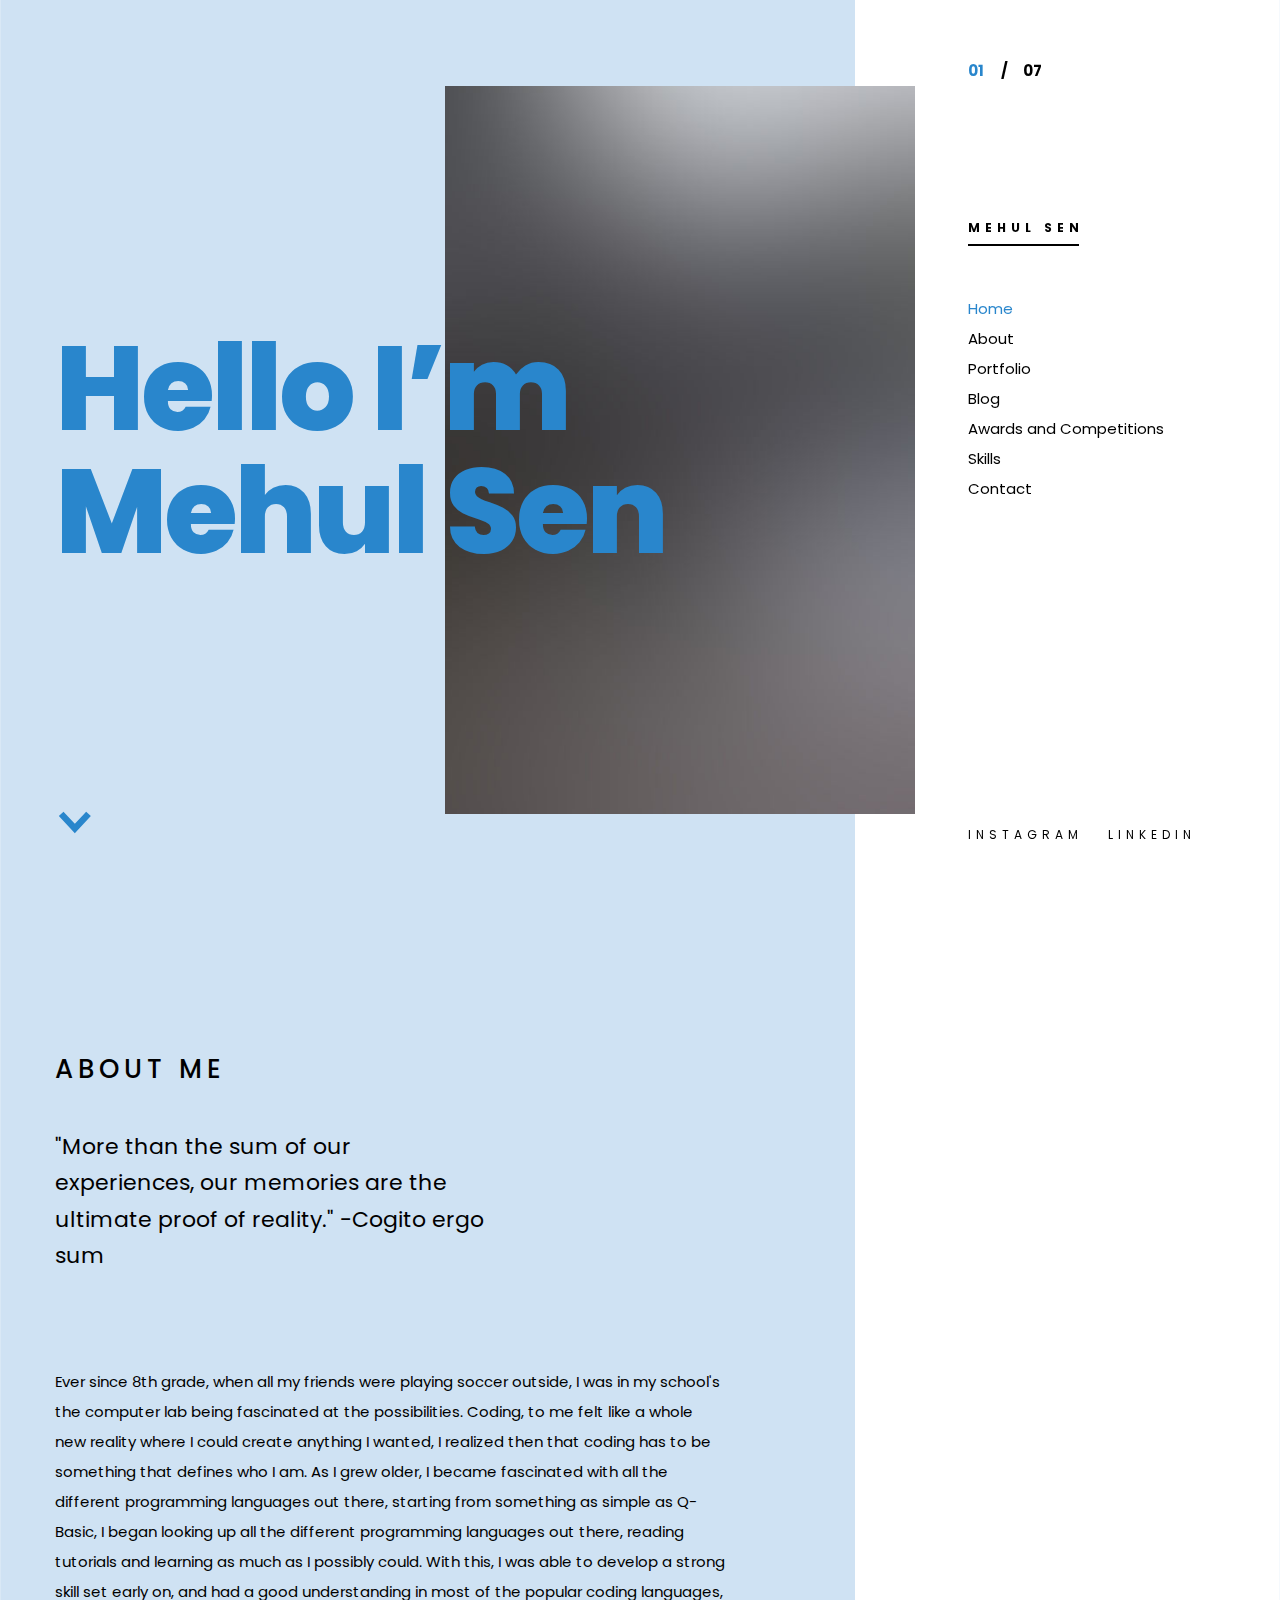
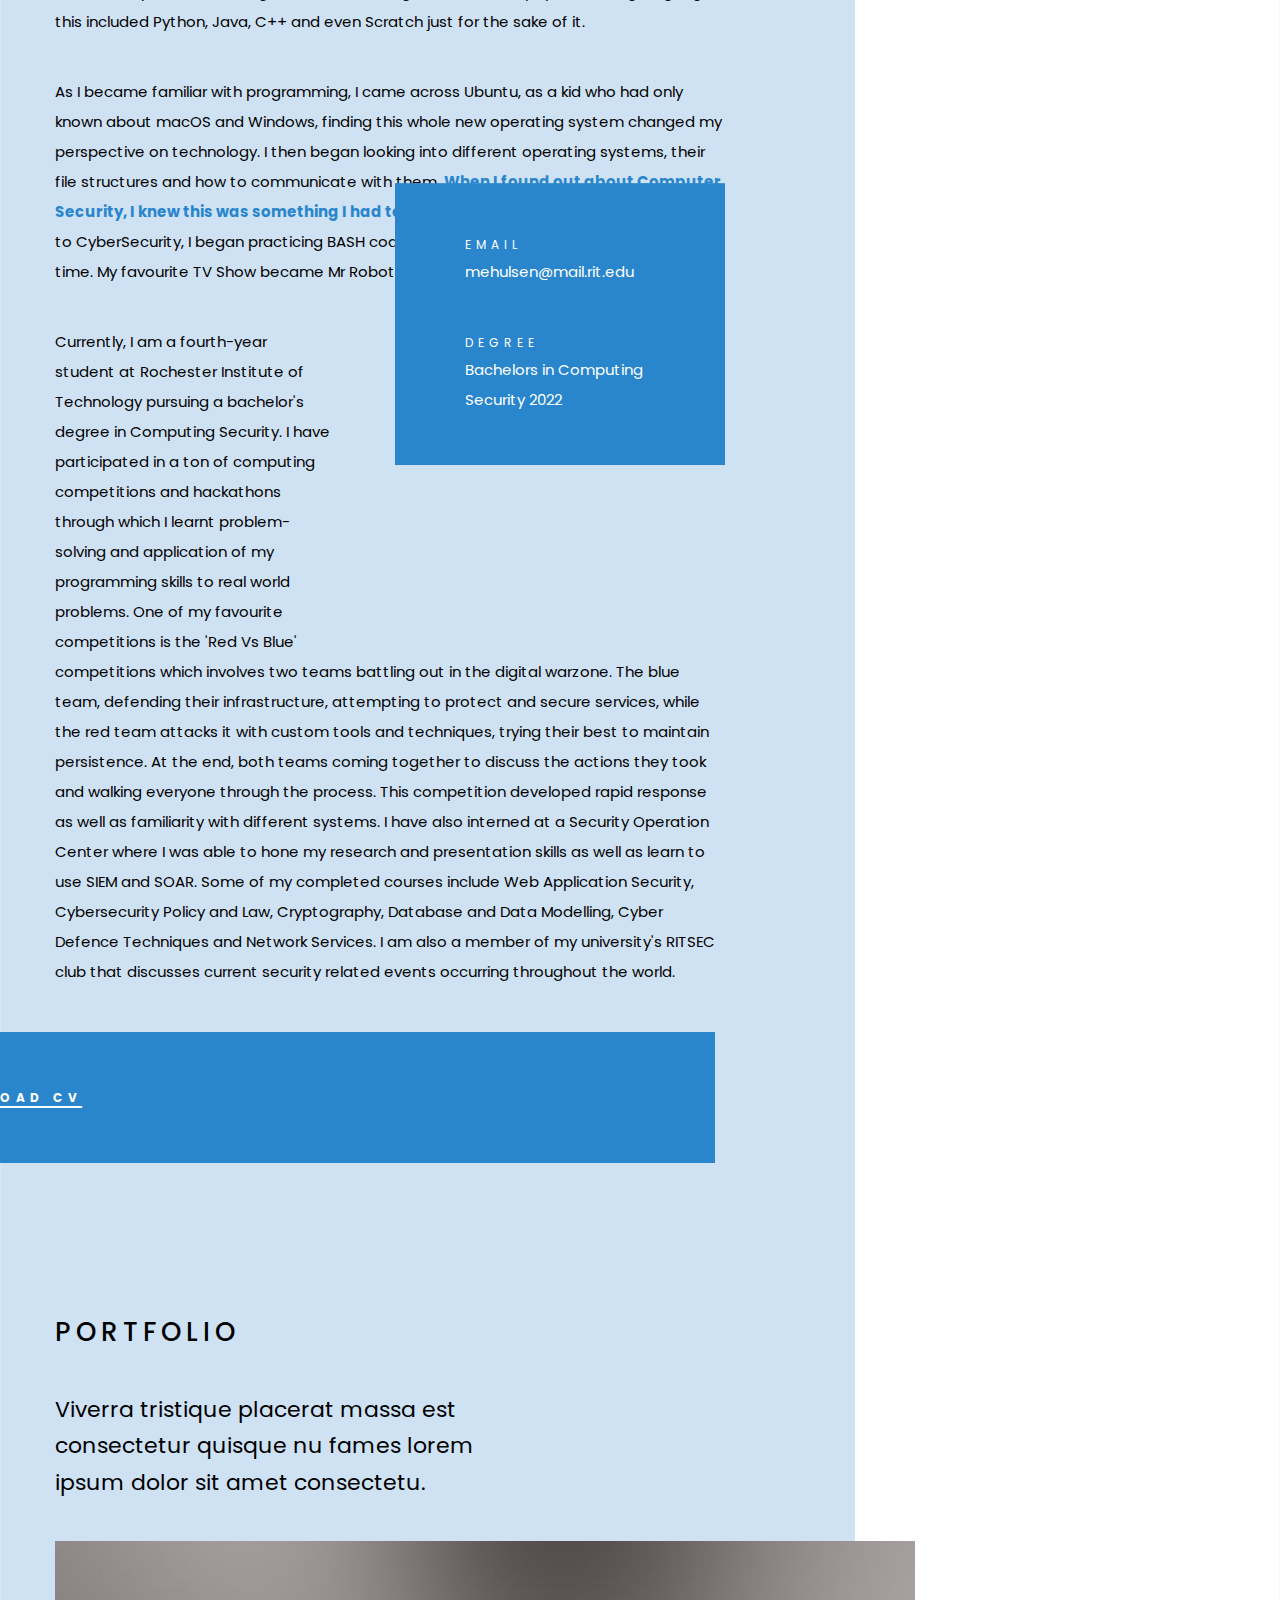
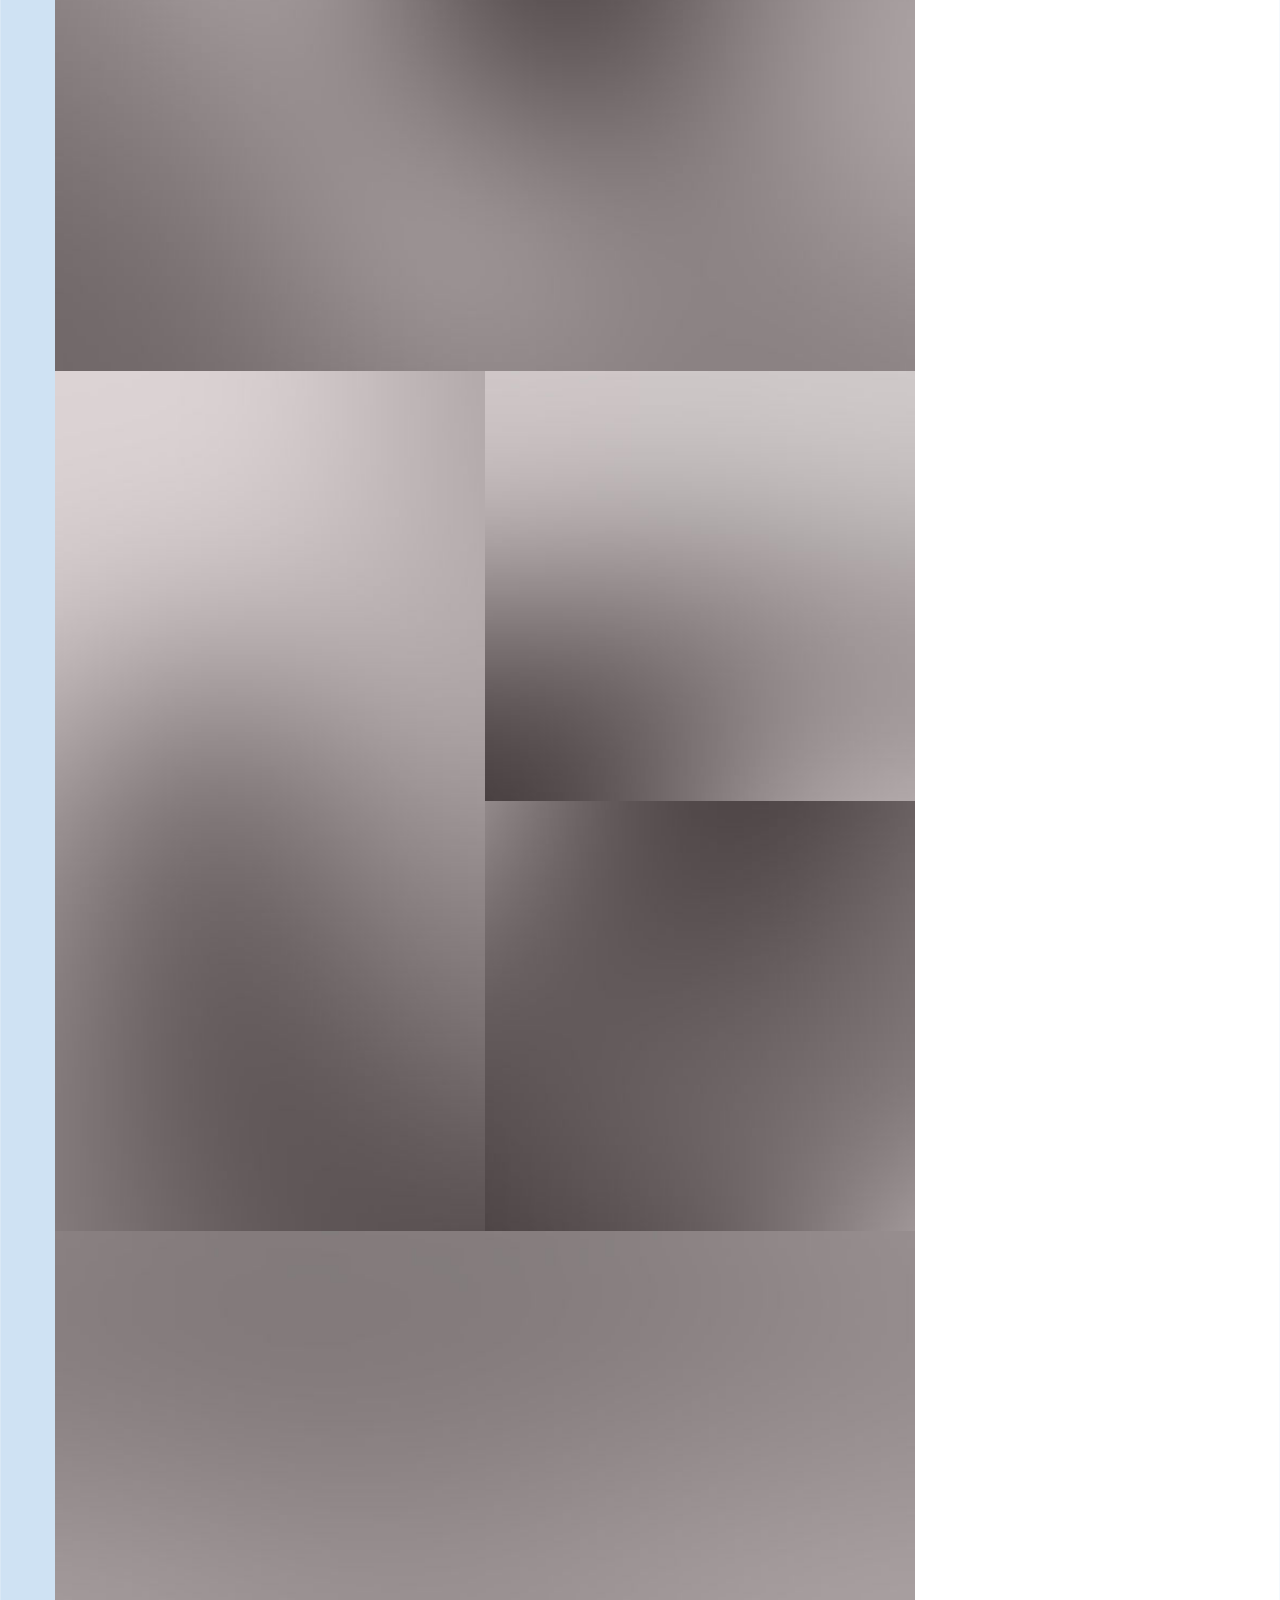
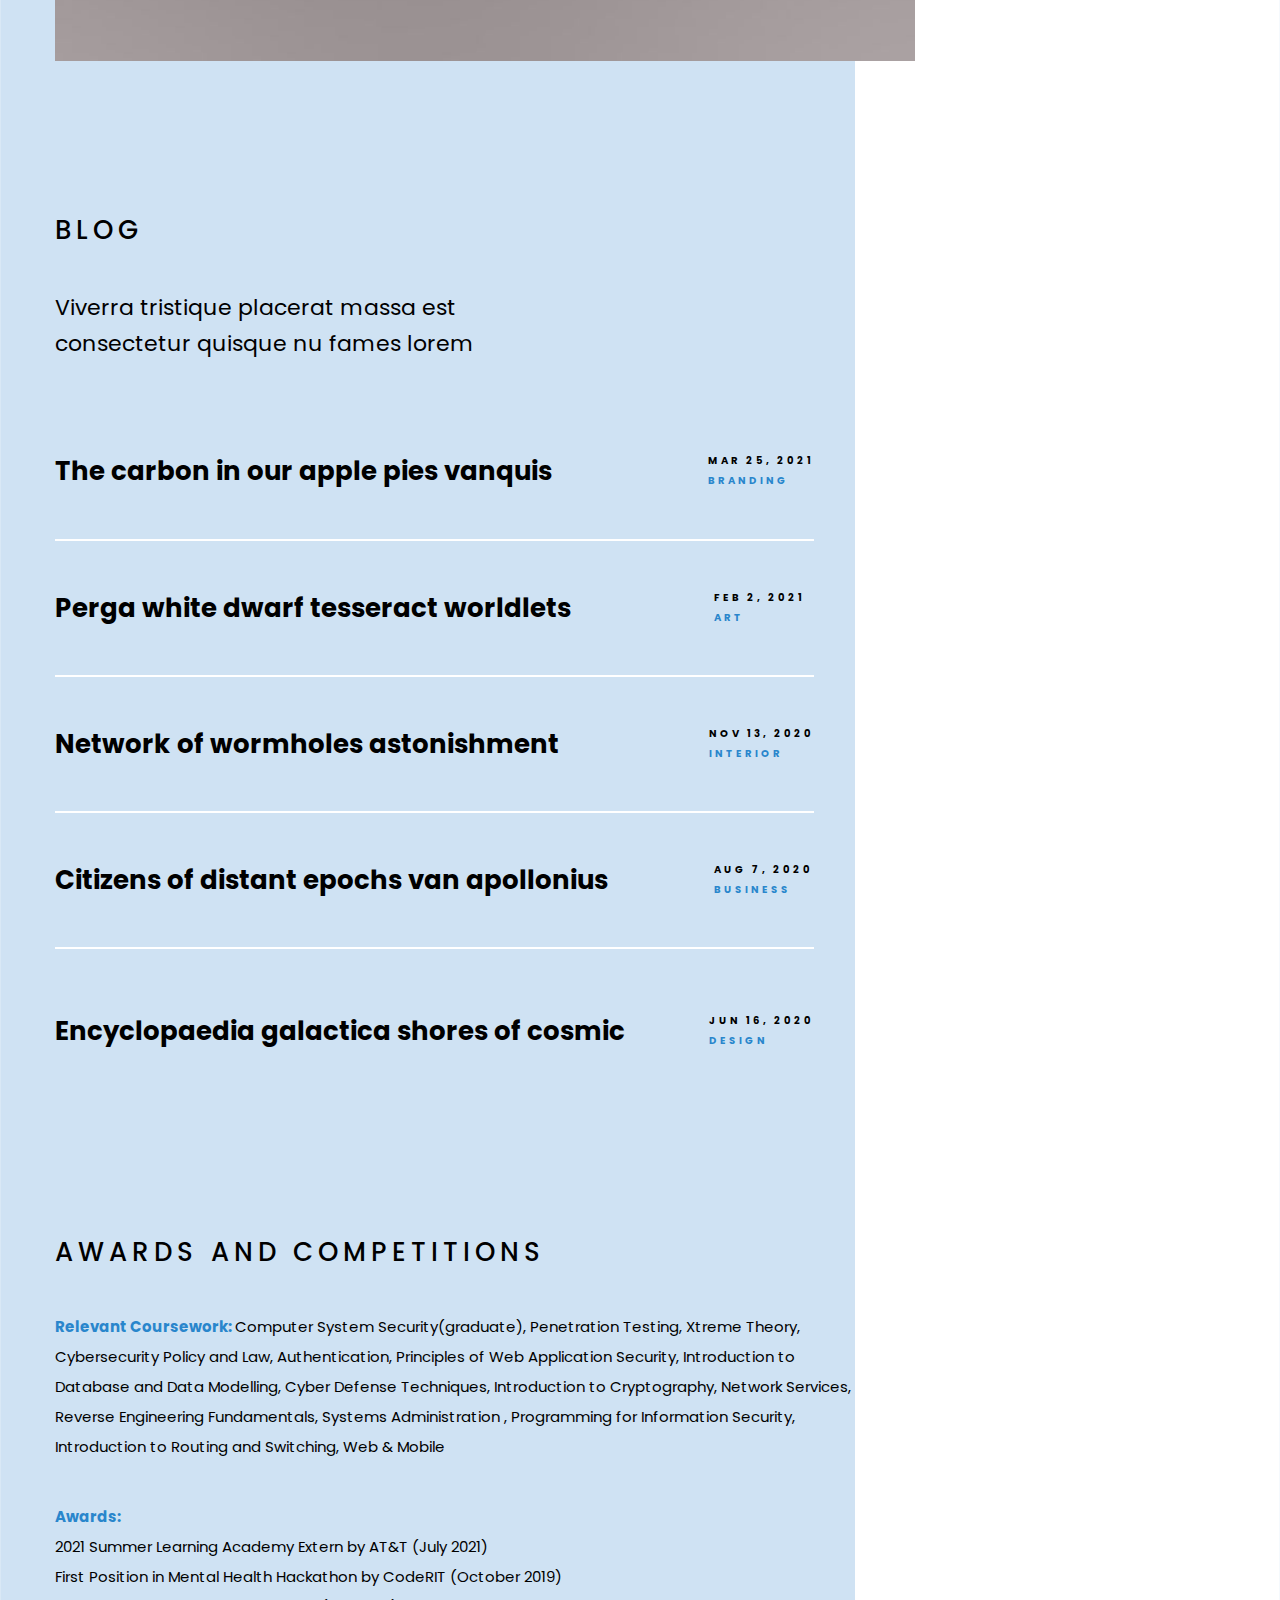
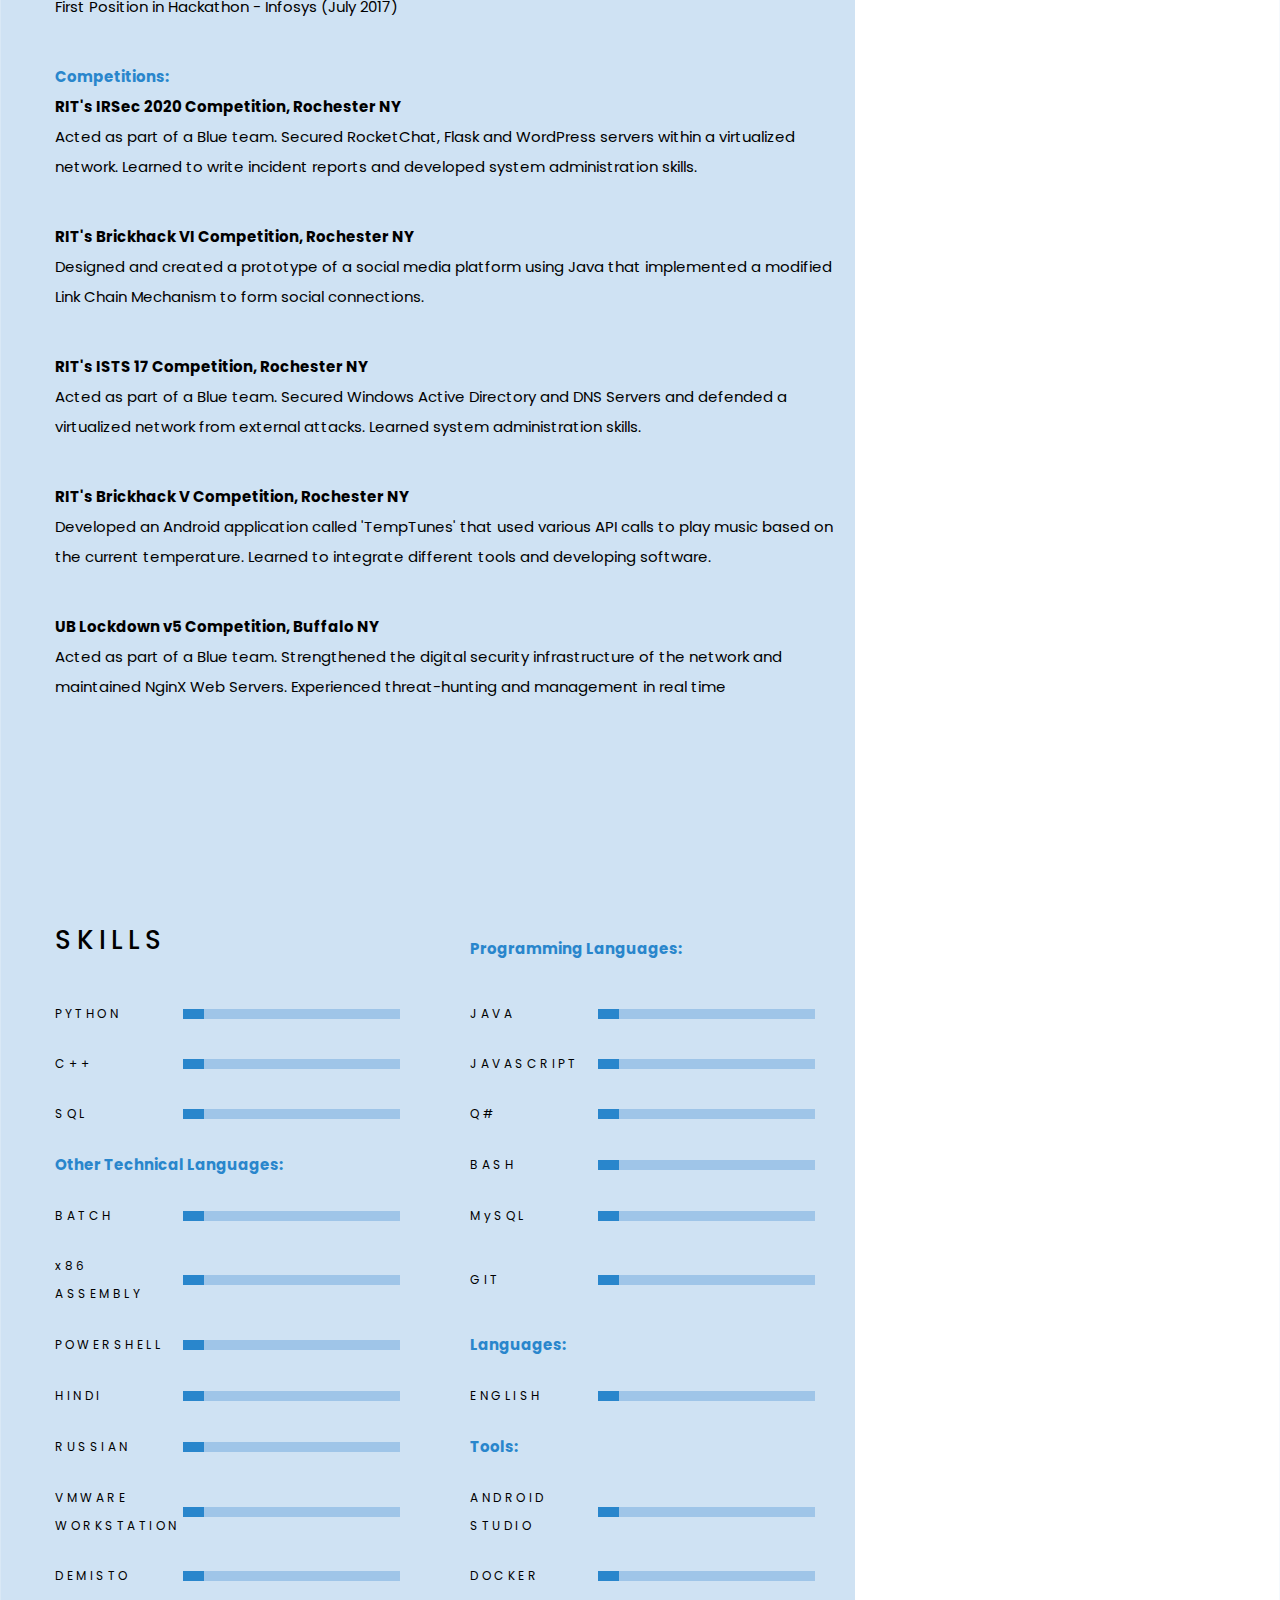
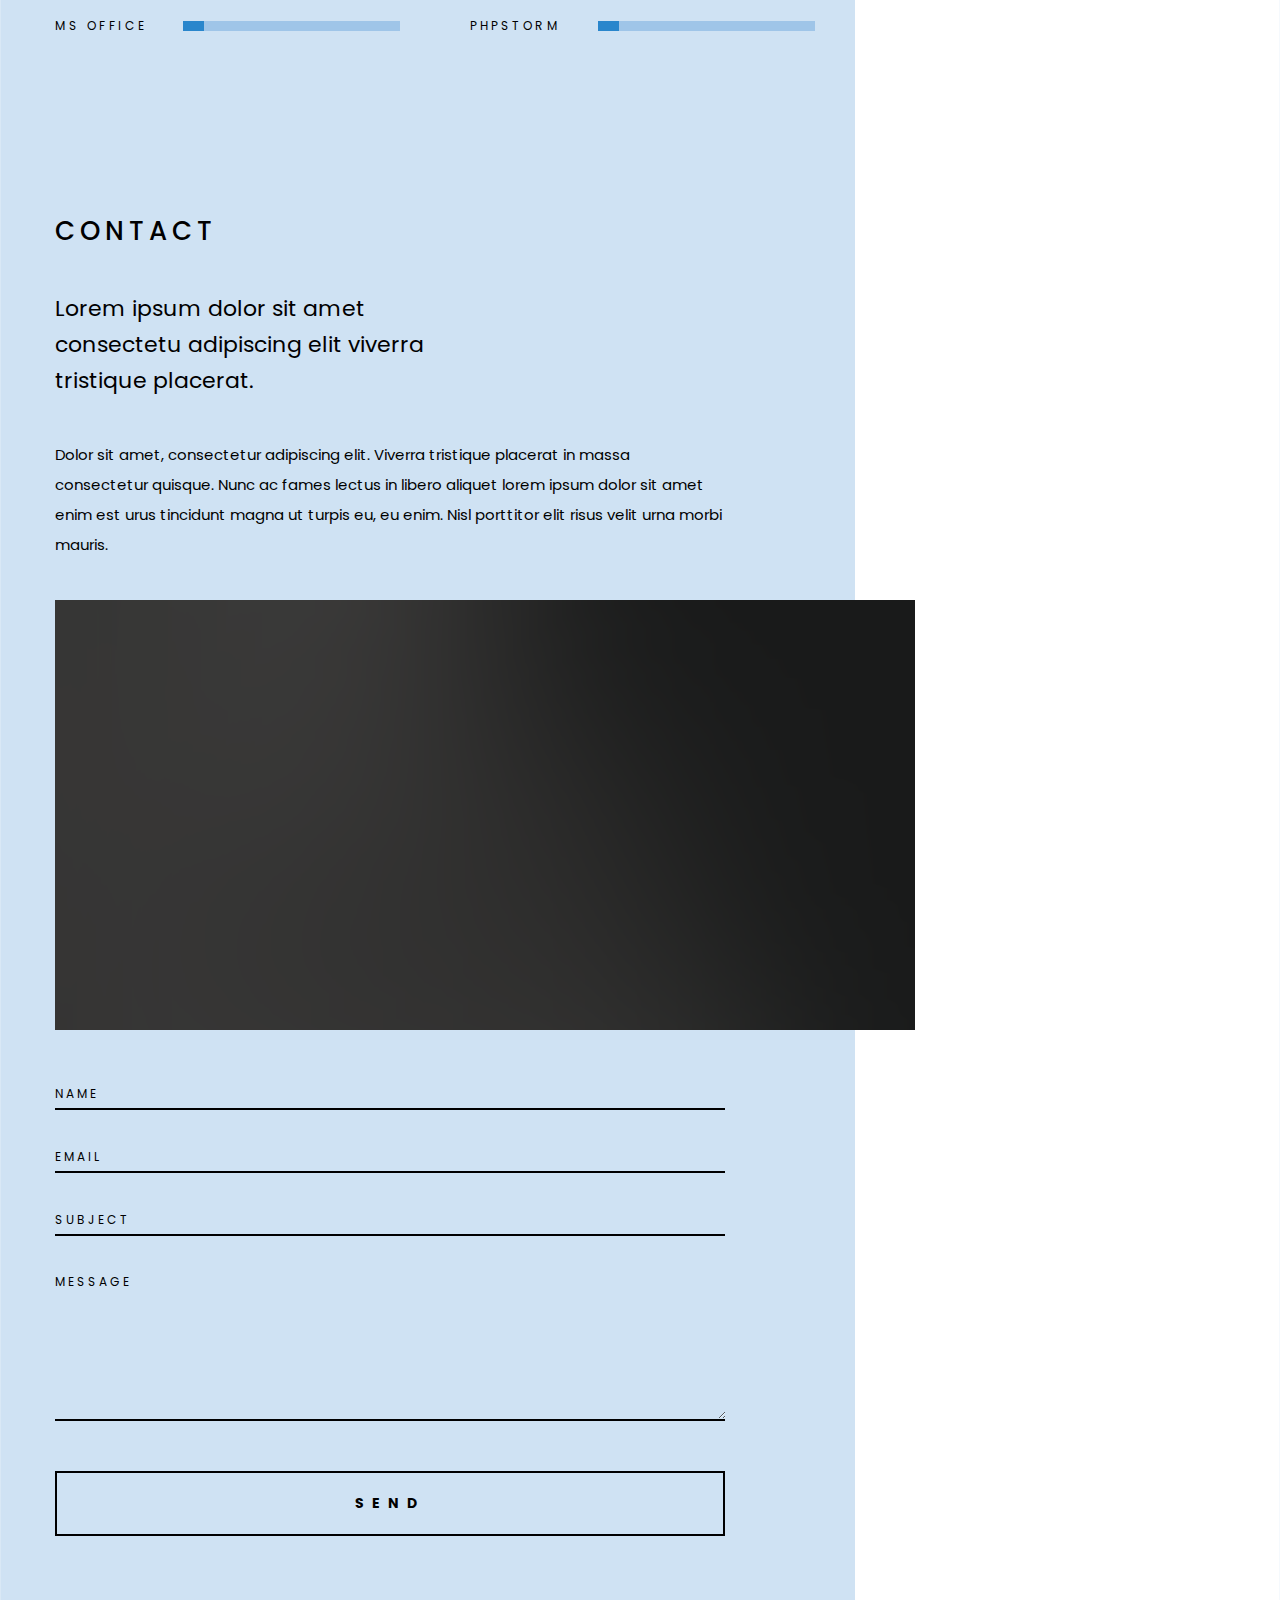
==== commit 5147f950: "Added the Awards and Skills Sections" ====
--- a/index.html
+++ b/index.html
@@ -52,6 +52,7 @@
                                 <li><a href="#about">About</a></li>
                                 <li><a href="#portfolio">Portfolio</a></li>                                                                        
                                 <li><a href="#blog">Blog</a></li>
+                                <li><a href="#awards">Awards and Competitions</a></li>
                                 <li><a href="#skills">Skills</a></li>
                                 <li><a href="#contact">Contact</a></li>
                             </ul>
@@ -94,10 +95,10 @@
                             Java, C++ and even Scratch just for the sake of it.
                         </p>
                         <p>
-                            As I grew older, I then came across Ubuntu, as a kid who had only known about macOS and
-                            Windows, finding this whole new operating system changed my perspective on technology. I
-                            then began looking into different operating systems, their file structures and how to
-                            communicate with them. <a> When I found out about Computer Security, I knew this was
+                            As I became familiar with programming, I came across Ubuntu, as a kid who had only known
+                            about macOS and Windows, finding this whole new operating system changed my perspective on
+                            technology. I then began looking into different operating systems, their file structures and
+                            how to communicate with them. <a> When I found out about Computer Security, I knew this was
                             something I had to pursue. </a> My Podcasts were now all related to CyberSecurity, I began
                             practicing BASH coding and playing around Kali Linux in my free time. My favourite TV Show
                             became Mr Robot.
@@ -267,103 +268,194 @@
                 <!-- ================== BLOG END ================== -->
 
                 <!-- ================== SKILLS ================== -->
+                <section id="awards" class="section">
+                    <h2 class="title">AWARDS AND COMPETITIONS</h2>
+                    <p>
+                        <a> Relevant Coursework: </a>
+                        Computer System Security(graduate), Penetration Testing,
+                        Xtreme Theory, Cybersecurity Policy and Law, Authentication, Principles of Web Application
+                        Security, Introduction to Database and Data Modelling, Cyber Defense Techniques, Introduction to
+                        Cryptography, Network Services, Reverse Engineering Fundamentals, Systems Administration ,
+                        Programming for Information Security, Introduction to Routing and Switching, Web & Mobile
+                    </p>
+                    <ul>
+                        <p><li><a>Awards:</a></li>
+                        <li> 2021 Summer Learning Academy Extern by AT&T (July 2021) </li>
+                        <li> First Position in Mental Health Hackathon by CodeRIT (October 2019) </li>
+                        <li> First Position in Hackathon - Infosys (July 2017) </li></p>
+                    </ul>
+                    <ul>
+                            <p><li><a>Competitions:</a></li><li>
+                                <strong> RIT's IRSec 2020 Competition, Rochester NY </strong>
+                                <p> Acted as part of a Blue team. Secured RocketChat, Flask and WordPress servers
+                                        within a virtualized network. Learned to write incident reports and developed
+                                        system administration skills.
+                            </li>
+                            <li>
+                                <strong> RIT's Brickhack VI Competition, Rochester NY </strong>
+                                <p> Designed and created a prototype of a social media platform using Java that
+                                    implemented a modified Link Chain Mechanism to form social connections.
+                            </li>
+                            <li>
+                                <strong> RIT's ISTS 17 Competition, Rochester NY </strong>
+                                <p> Acted as part of a Blue team. Secured Windows Active Directory and DNS Servers
+                                    and defended a virtualized network from external attacks. Learned system
+                                    administration skills.
+                            </li>
+                            <li>
+                                <strong> RIT's Brickhack V Competition, Rochester NY </strong>
+                                <p> Developed an Android application called 'TempTunes' that used various API calls
+                                    to play music based on the current temperature. Learned to integrate different
+                                    tools and developing software.
+                            </li>
+                            <li>
+                                <strong> UB Lockdown v5 Competition, Buffalo NY </strong>
+                                <p> Acted as part of a Blue team. Strengthened the digital security infrastructure
+                                    of the network and maintained NginX Web Servers. Experienced threat-hunting and
+                                    management in real time
+                            </li></p>
+                        </ul>
+
+                </section>
+                <!-- ================== AWARDS END ================== -->
+
+                <!-- ================== SKILLS ================== -->
                 <section id="skills" class="section">
+                    <ul class="skills-progress">
                     <h2 class="title">SKILLS</h2>
-                    <div class="section-des">
-                        Lorem ipsum dolor sit amet consectetu adipiscing elit viverra tristique placerat
-                    </div>
-                    <p class="content-670">
-                        Viverra tristique placerat in sat massa consectetur quisque. Nunc aces fames lectus in libero aliquet ertare feraso est lorem nunc dolor sit amet settera aces volutpat in voltare lupar est phasellus. Faucibus sed tristique fames sed aliquet ultricies eget viverra arcu.
+                    <li><a>Programming Languages: </a></li>
+                            <li>
+                                <span class="name">PYTHON</span>
+                                <div class="skill">
+                                    <div class="skill-fill" data-fill="100%"></div>
+                                </div>
+                            </li>
+                            <li>
+                                <span class="name">JAVA</span>
+                                <div class="skill">
+                                    <div class="skill-fill" data-fill="100%"></div>
+                                </div>
+                            </li>
+                            <li>
+                                <span class="name">C++</span>
+                                <div class="skill">
+                                    <div class="skill-fill" data-fill="90%"></div>
+                                </div>
+                            </li>
+                            <li>
+                                <span class="name">JAVASCRIPT</span>
+                                <div class="skill">
+                                    <div class="skill-fill" data-fill="90%"></div>
+                                </div>
+                            </li>
+                            <li>
+                                <span class="name">SQL</span>
+                                <div class="skill">
+                                    <div class="skill-fill" data-fill="85%"></div>
+                                </div>
+                            </li>
+                            <li>
+                                <span class="name">Q#</span>
+                                <div class="skill">
+                                    <div class="skill-fill" data-fill="60%"></div>
+                                </div>
+                            </li>
+                            <li><a>Other Technical Languages: </a></li>
+                            <li>
+                                <span class="name">BASH</span>
+                                <div class="skill">
+                                    <div class="skill-fill" data-fill="100%"></div>
+                                </div>
+                            </li>
+                            <li>
+                                <span class="name">BATCH</span>
+                                <div class="skill">
+                                    <div class="skill-fill" data-fill="92%"></div>
+                                </div>
+                            </li>
+                            <li>
+                                <span class="name">MySQL</span>
+                                <div class="skill">
+                                    <div class="skill-fill" data-fill="89%"></div>
+                                </div>
+                            </li>
+                            <li>
+                                <span class="name">x86 ASSEMBLY</span>
+                                <div class="skill">
+                                    <div class="skill-fill" data-fill="83%"></div>
+                                </div>
+                            </li>
+                            <li>
+                                <span class="name">GIT</span>
+                                <div class="skill">
+                                    <div class="skill-fill" data-fill="85%"></div>
+                                </div>
+                            </li>
+                            <li>
+                                <span class="name">POWERSHELL</span>
+                                <div class="skill">
+                                    <div class="skill-fill" data-fill="70%"></div>
+                                </div>
+                            </li>
+                            <li><a>Languages: </a></li>
+                            <li>
+                                <span class="name">HINDI</span>
+                                <div class="skill">
+                                    <div class="skill-fill" data-fill="100%"></div>
+                                </div>
+                            </li>
+                            <li>
+                                <span class="name">ENGLISH</span>
+                                <div class="skill">
+                                    <div class="skill-fill" data-fill="100%"></div>
+                                </div>
+                            </li>
+                            <li>
+                                <span class="name">RUSSIAN</span>
+                                <div class="skill">
+                                    <div class="skill-fill" data-fill="60%"></div>
+                                </div>
+                            </li>
+                            <li><a>Tools: </a></li>
+                            <li>
+                                <span class="name">VMWARE WORKSTATION</span>
+                                <div class="skill">
+                                    <div class="skill-fill" data-fill="100%"></div>
+                                </div>
+                            </li>
+                            <li>
+                                <span class="name">ANDROID STUDIO</span>
+                                <div class="skill">
+                                    <div class="skill-fill" data-fill="80%"></div>
+                                </div>
+                            </li>
+                            <li>
+                                <span class="name">DEMISTO</span>
+                                <div class="skill">
+                                    <div class="skill-fill" data-fill="83%"></div>
+                                </div>
+                            </li>
+                        <li>
+                            <span class="name">DOCKER</span>
+                            <div class="skill">
+                                <div class="skill-fill" data-fill="75%"></div>
+                            </div>
+                        </li>
+
+                        <li>
+                            <span class="name">MS OFFICE</span>
+                            <div class="skill">
+                                <div class="skill-fill" data-fill="100%"></div>
+                            </div>
+                        </li>
+                        <li>
+                            <span class="name">PHPSTORM</span>
+                            <div class="skill">
+                                <div class="skill-fill" data-fill="90%"></div>
+                            </div>
+                        </li>
+                    </ul>
                     </p>
-
-                    <ul class="skills-history block-right">
-                        <li>
-                            <span class="date">2016</span>
-                            <p>
-                                <strong>2015 - 2016</strong> placerat in massa consectetur quisque. Nunc ac fames lectus in libero aliquet est setera nunc.
-                            </p>
-                        </li>
-
-                        <li>
-                            <span class="date">2017</span>
-                            <p>
-                                <strong>2016 - 2017</strong> Turpis metus sit diam purus leo in variusquam. Nunc amet tristique volutpat adipiscing vulputate phasellus. Eget enim aliquam euismod mauris in vitae viverra blandit lectus diam feugiat.
-                            </p>
-                        </li>
-
-                        <li>
-                            <span class="date">2019</span>
-                            <p>
-                                <strong>2020 - 2021</strong> Nunc amet tristique volutpat adipiscing vulputate phasellus. Eget enim aliquam euismod.
-                            </p>
-                        </li>
-
-                        <li>
-                            <span class="date">2023</span>
-                            <p>
-                                <strong>2022 - 2026</strong> Eget enim aliquam euismod mauris in vitae viverra blandit lectus faucibus diam consequat maecenas turpis metus sit diam purus leo in varius.
-                            </p>
-                        </li>
-                    </ul>
-
-                    <ul class="skills-progress">
-                        <li>
-                            <span class="name">PHOTOSHOP</span>
-                            <div class="skill">
-                                <div class="skill-fill" data-fill="55%"></div>
-                            </div>
-                        </li>
-
-                        <li>
-                            <span class="name">ILLUSTRATOR</span>
-                            <div class="skill">
-                                <div class="skill-fill" data-fill="68%"></div>
-                            </div>
-                        </li>
-
-                        <li>
-                            <span class="name">MARKETING</span>
-                            <div class="skill">
-                                <div class="skill-fill" data-fill="80%"></div>
-                            </div>
-                        </li>
-
-                        <li>
-                            <span class="name">CREATIVITY</span>
-                            <div class="skill">
-                                <div class="skill-fill" data-fill="43%"></div>
-                            </div>
-                        </li>
-
-                        <li>
-                            <span class="name">AFFINITY</span>
-                            <div class="skill">
-                                <div class="skill-fill" data-fill="55%"></div>
-                            </div>
-                        </li>
-
-                        <li>
-                            <span class="name">LANGUAGES</span>
-                            <div class="skill">
-                                <div class="skill-fill" data-fill="68%"></div>
-                            </div>
-                        </li>
-
-                        <li>
-                            <span class="name">EDUCATION</span>
-                            <div class="skill">
-                                <div class="skill-fill" data-fill="80%"></div>
-                            </div>
-                        </li>
-
-                        <li>
-                            <span class="name">DEVELOPING</span>
-                            <div class="skill">
-                                <div class="skill-fill" data-fill="43%"></div>
-                            </div>
-                        </li>
-                    </ul>
-
                 </section>
                 <!-- =============== SKILLS END =============== -->
 
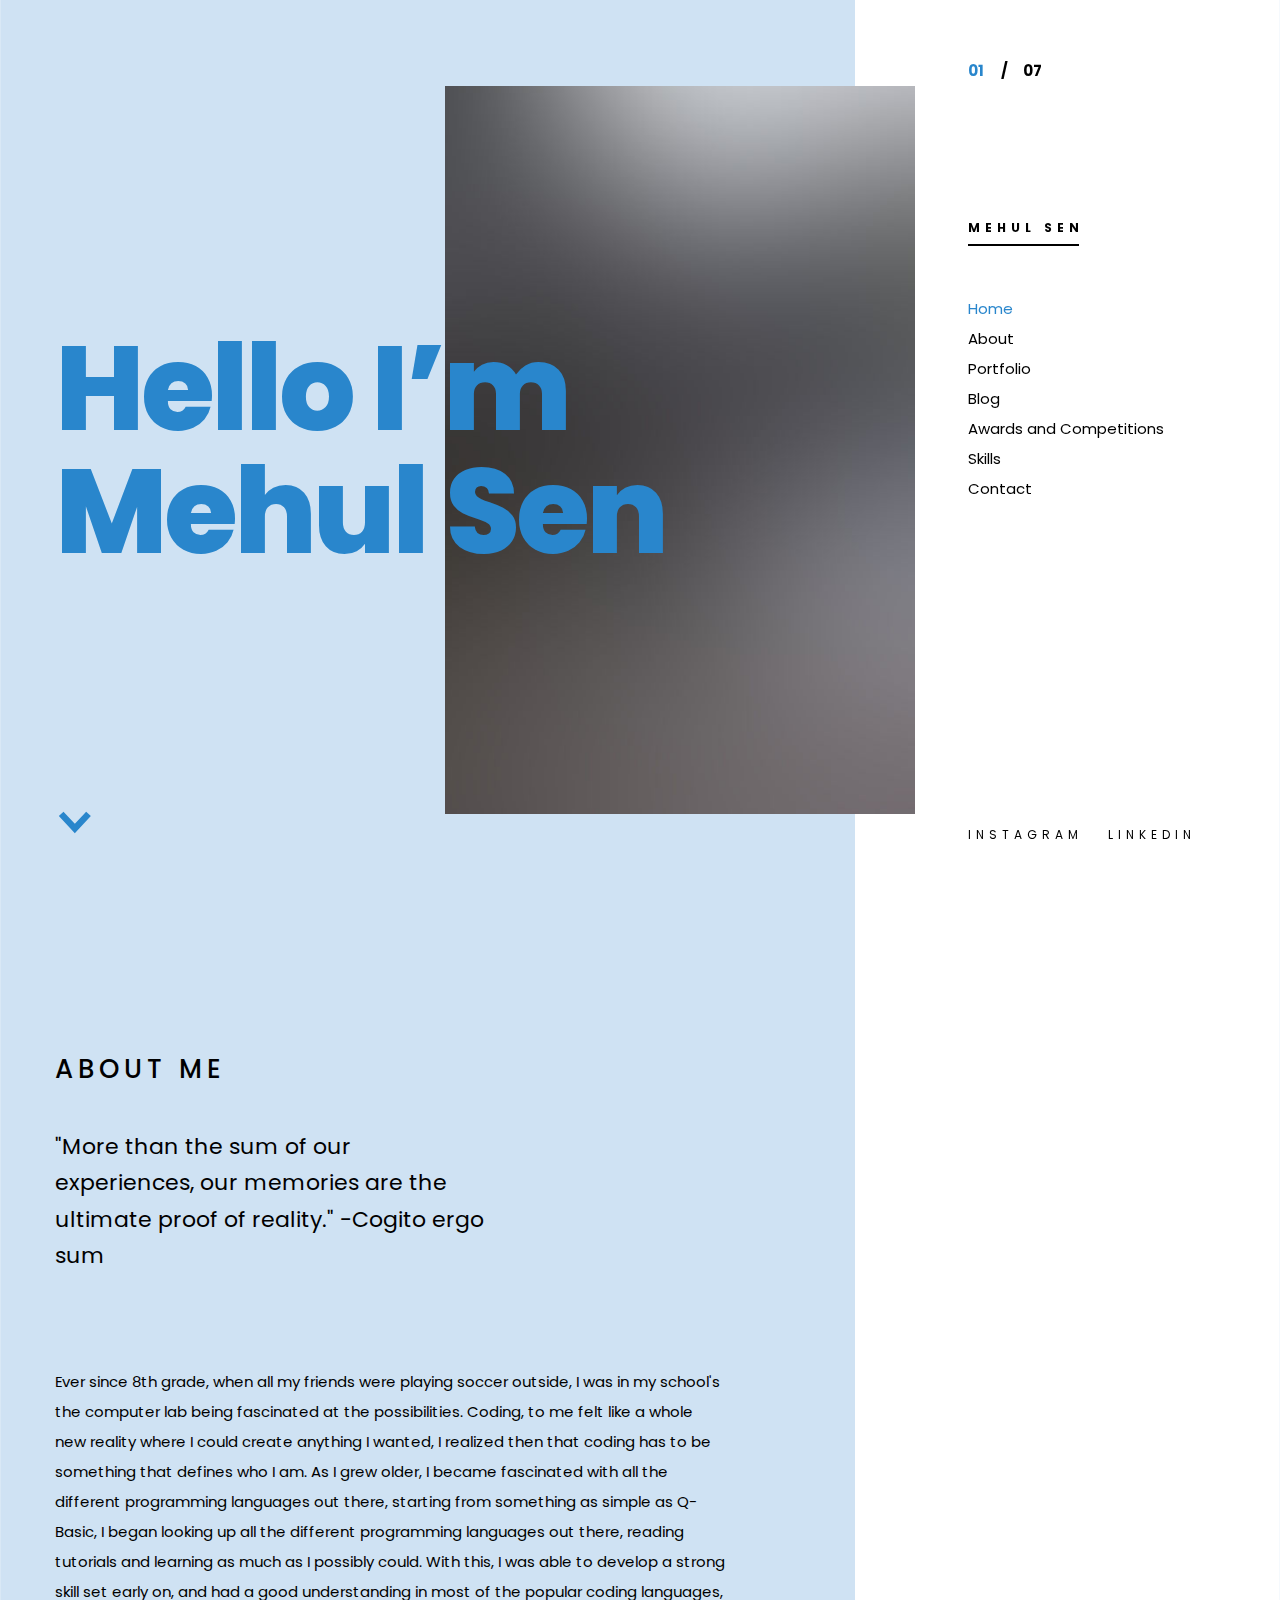
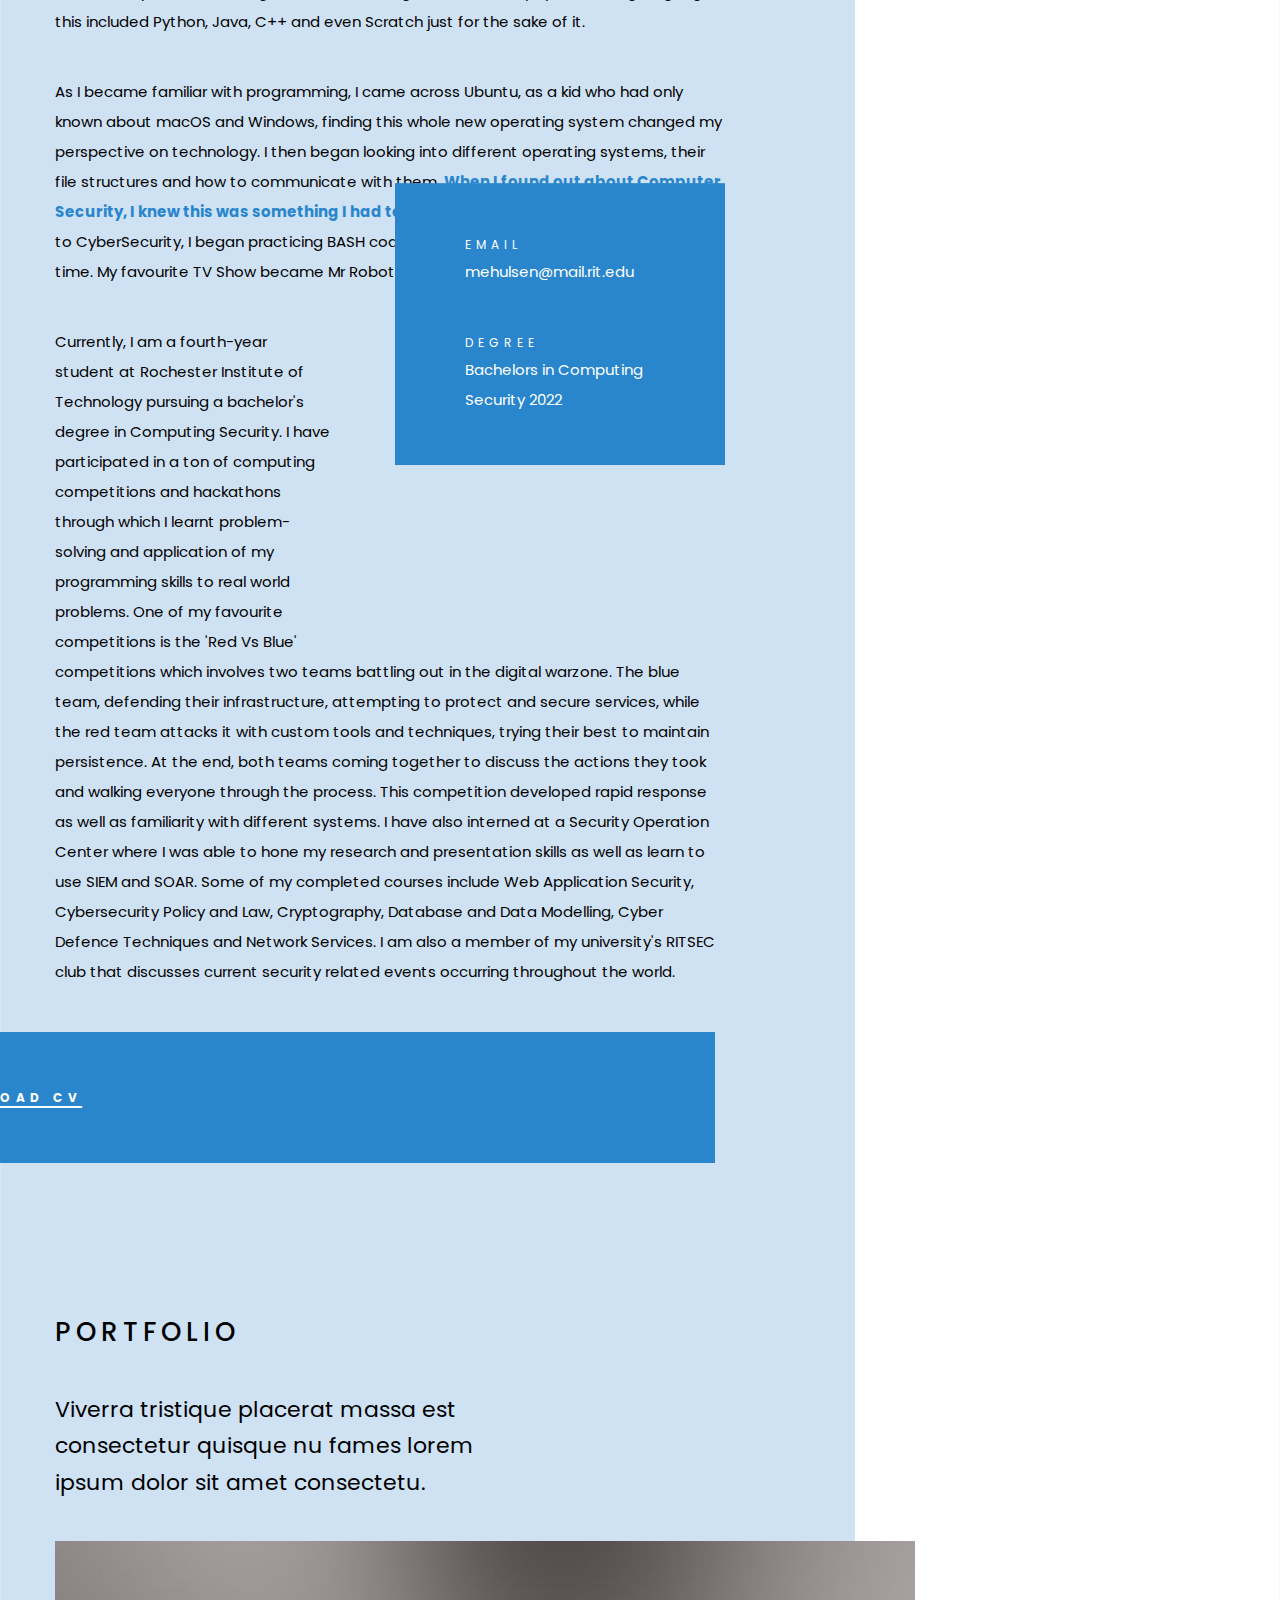
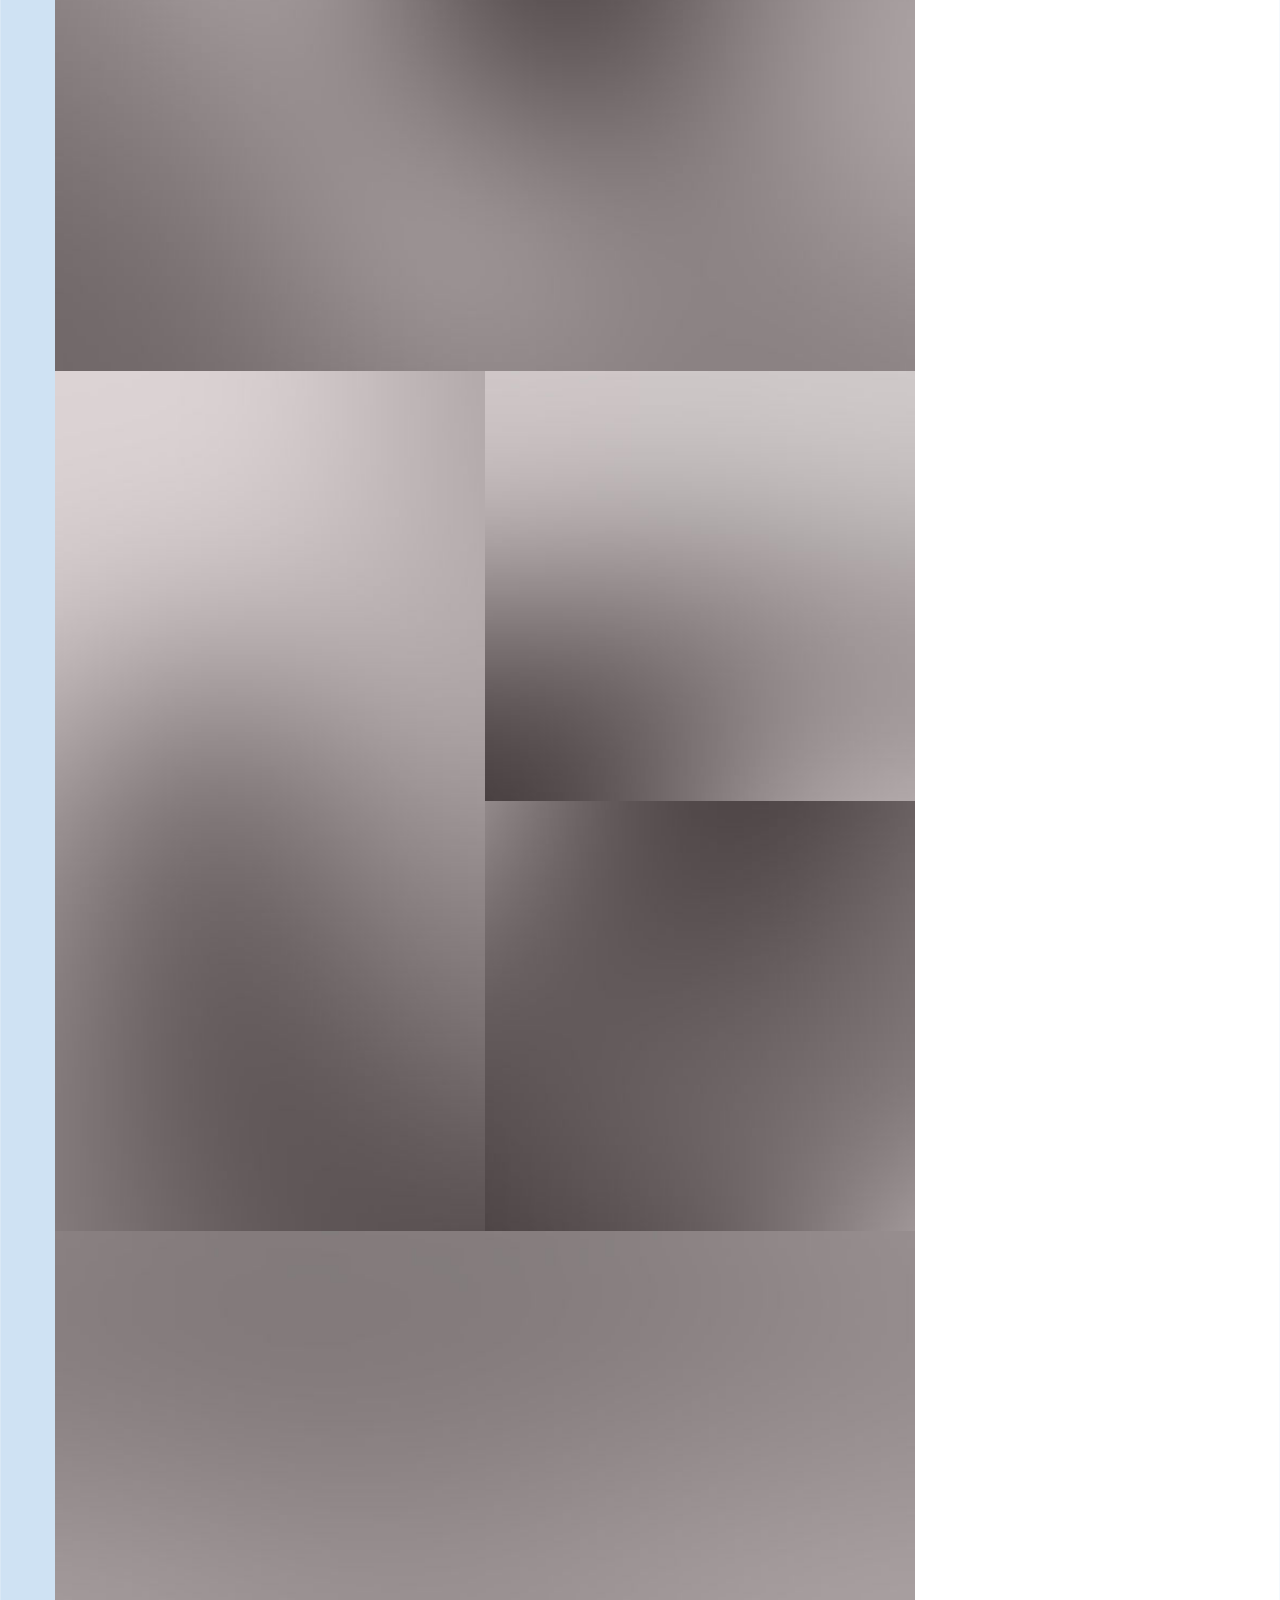
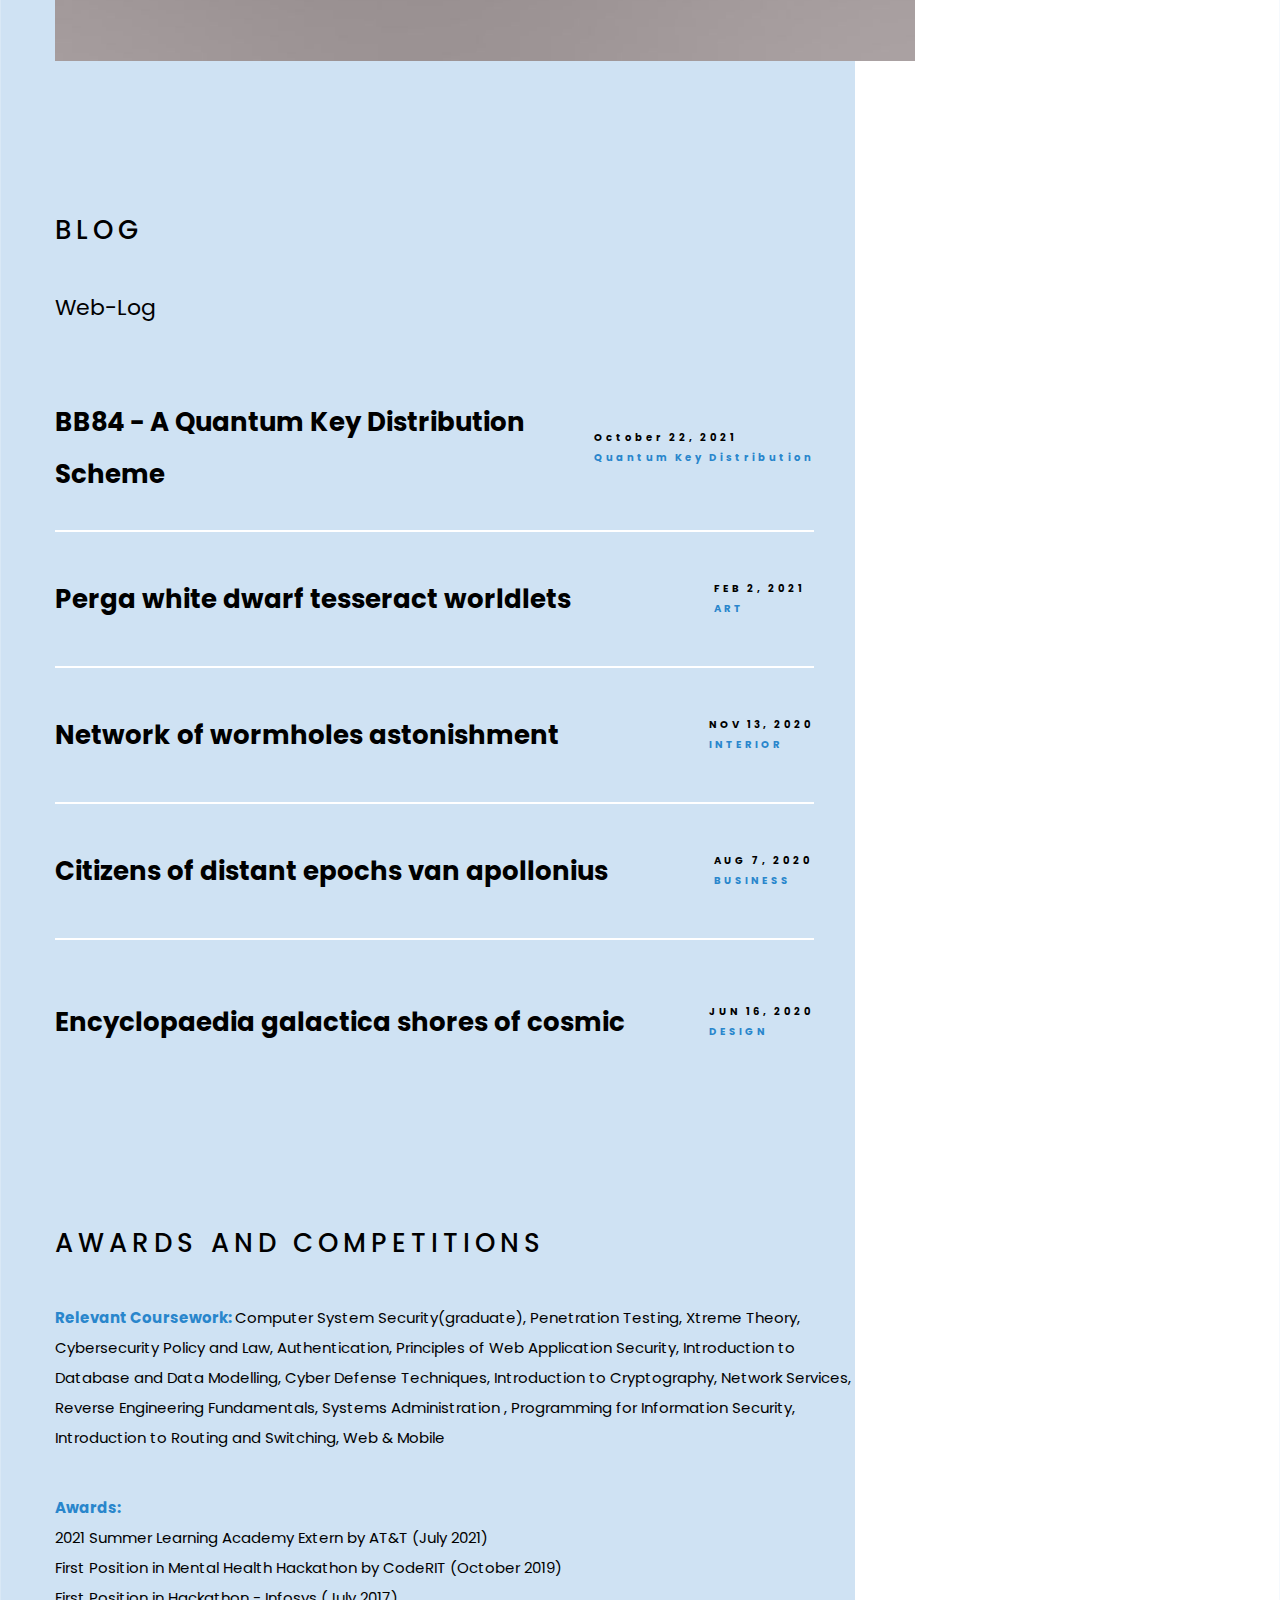
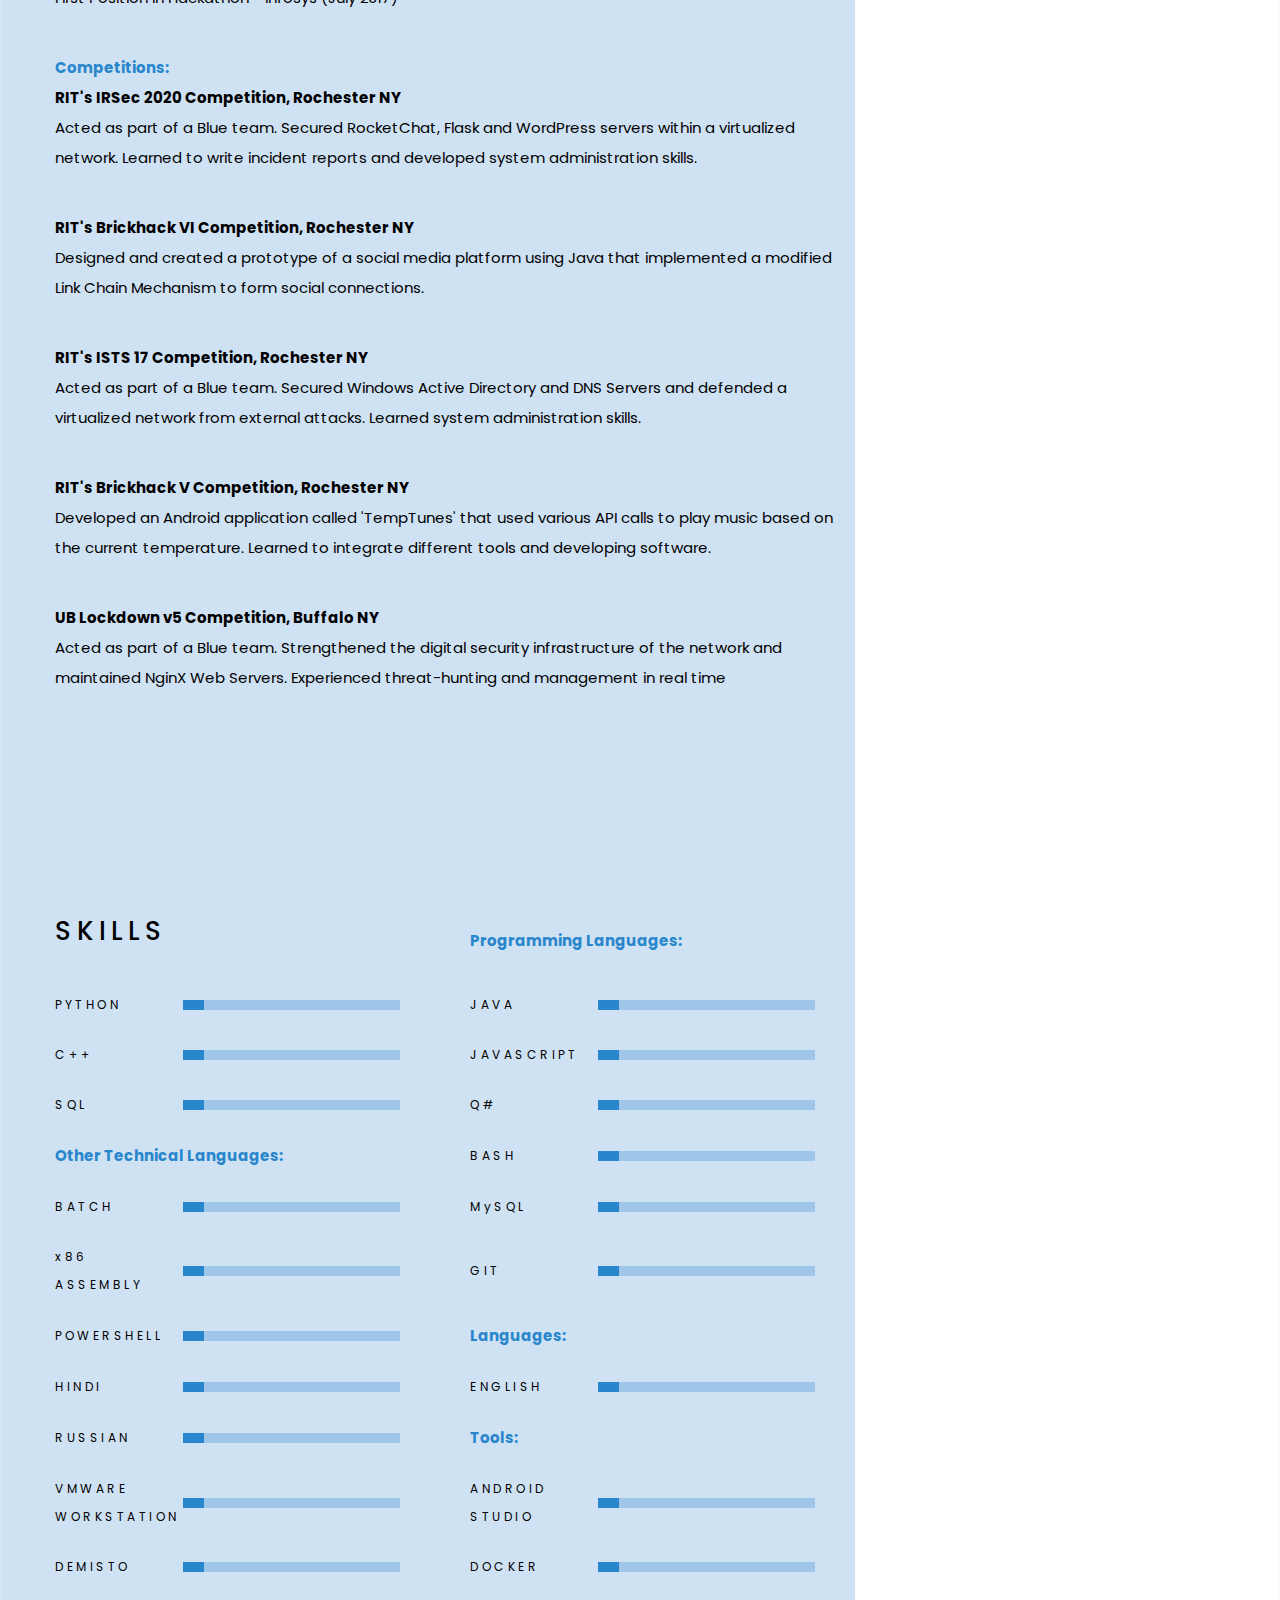
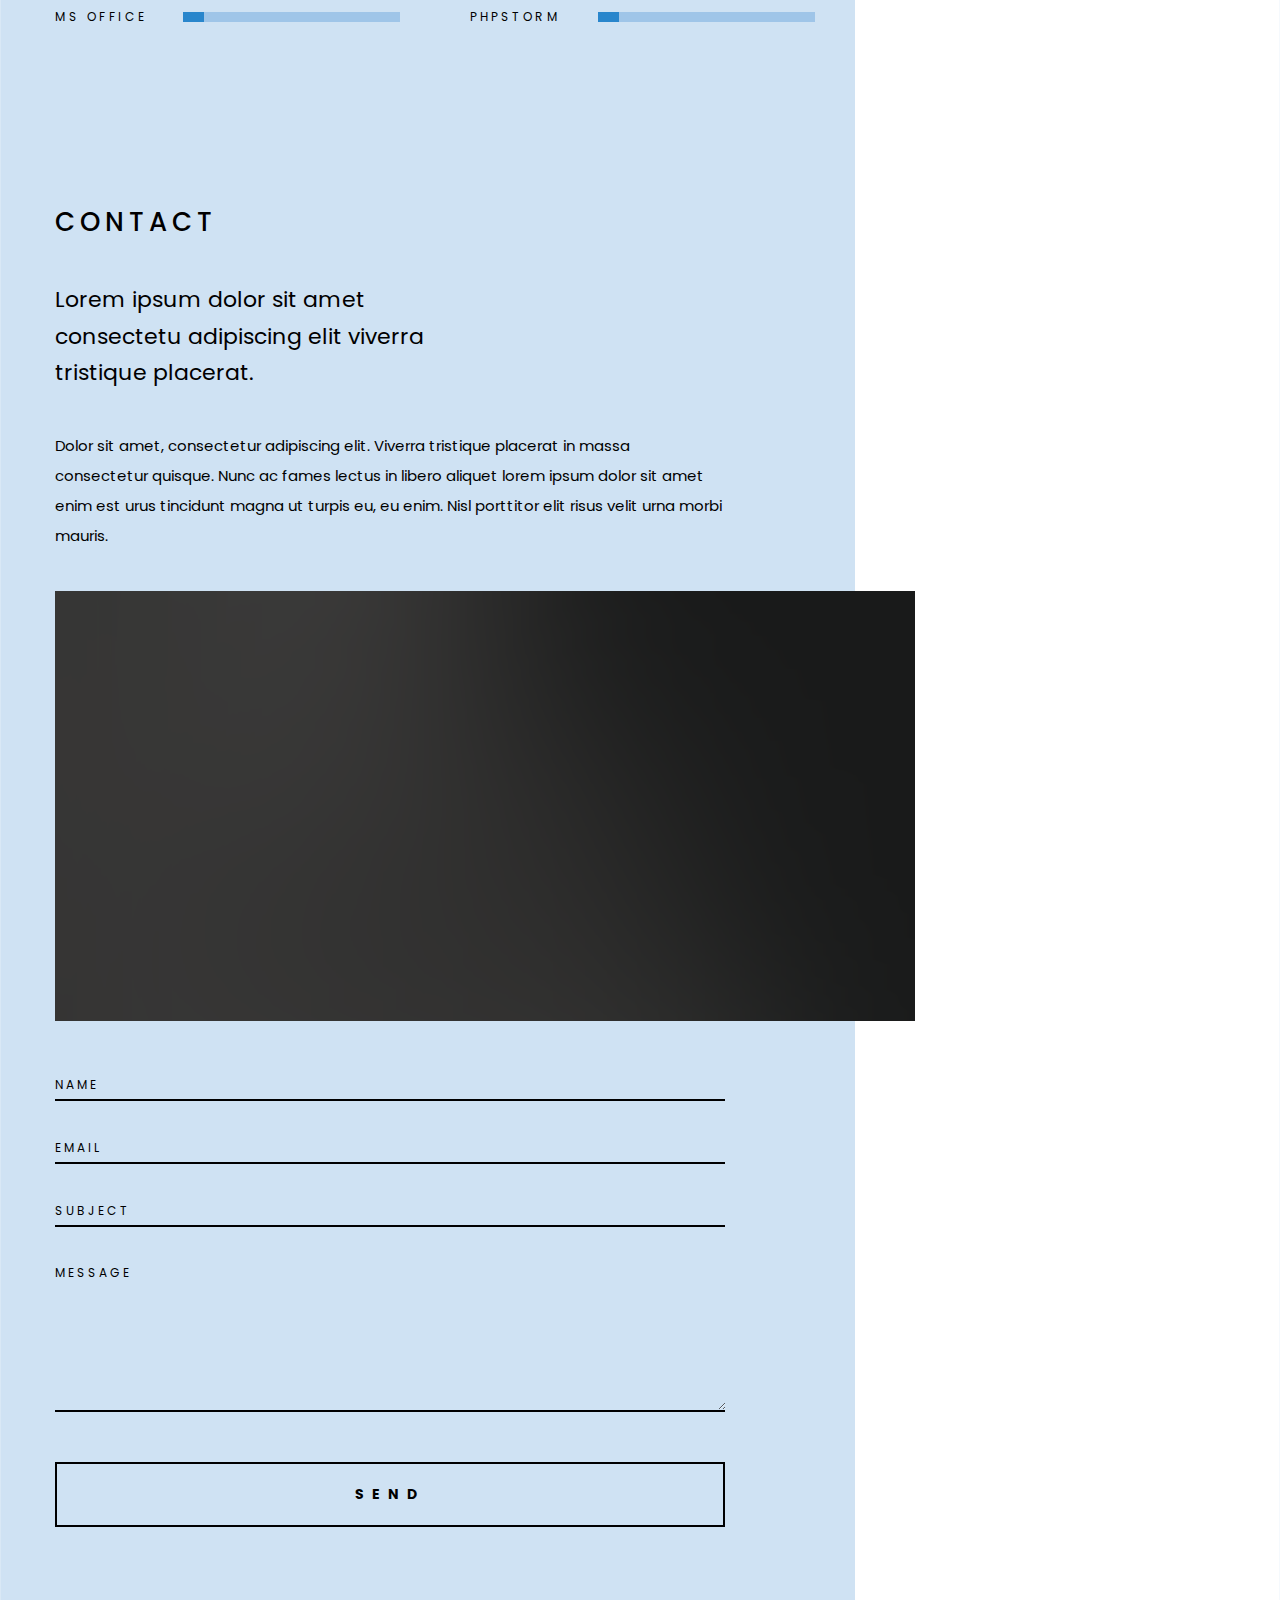
==== commit 8a16b90f: "Added Initial Blog" ====
--- a/index.html
+++ b/index.html
@@ -219,15 +219,15 @@
                 <section id="blog" class="section">
                     <h2 class="title">BLOG</h2>
                     <div class="section-des">
-                        Viverra tristique placerat  massa est consectetur quisque nu fames lorem
+                        Web-Log
                     </div>
 
                     <ul class="home-blog-list">                        
                         <li>
-                            <a href="single-blog.html">The carbon in our apple pies vanquis</a>
+                            <a href="bb84-qkd.html">BB84 - A Quantum Key Distribution Scheme</a>
                             <div class="blog-list-info">
-                                <div class="date">MAR 25, 2021</div>
-                                <div class="category">BRANDING</div>
+                                <div class="date">October 22, 2021</div>
+                                <div class="category">Quantum Key Distribution</div>
                             </div>
                         </li>
 
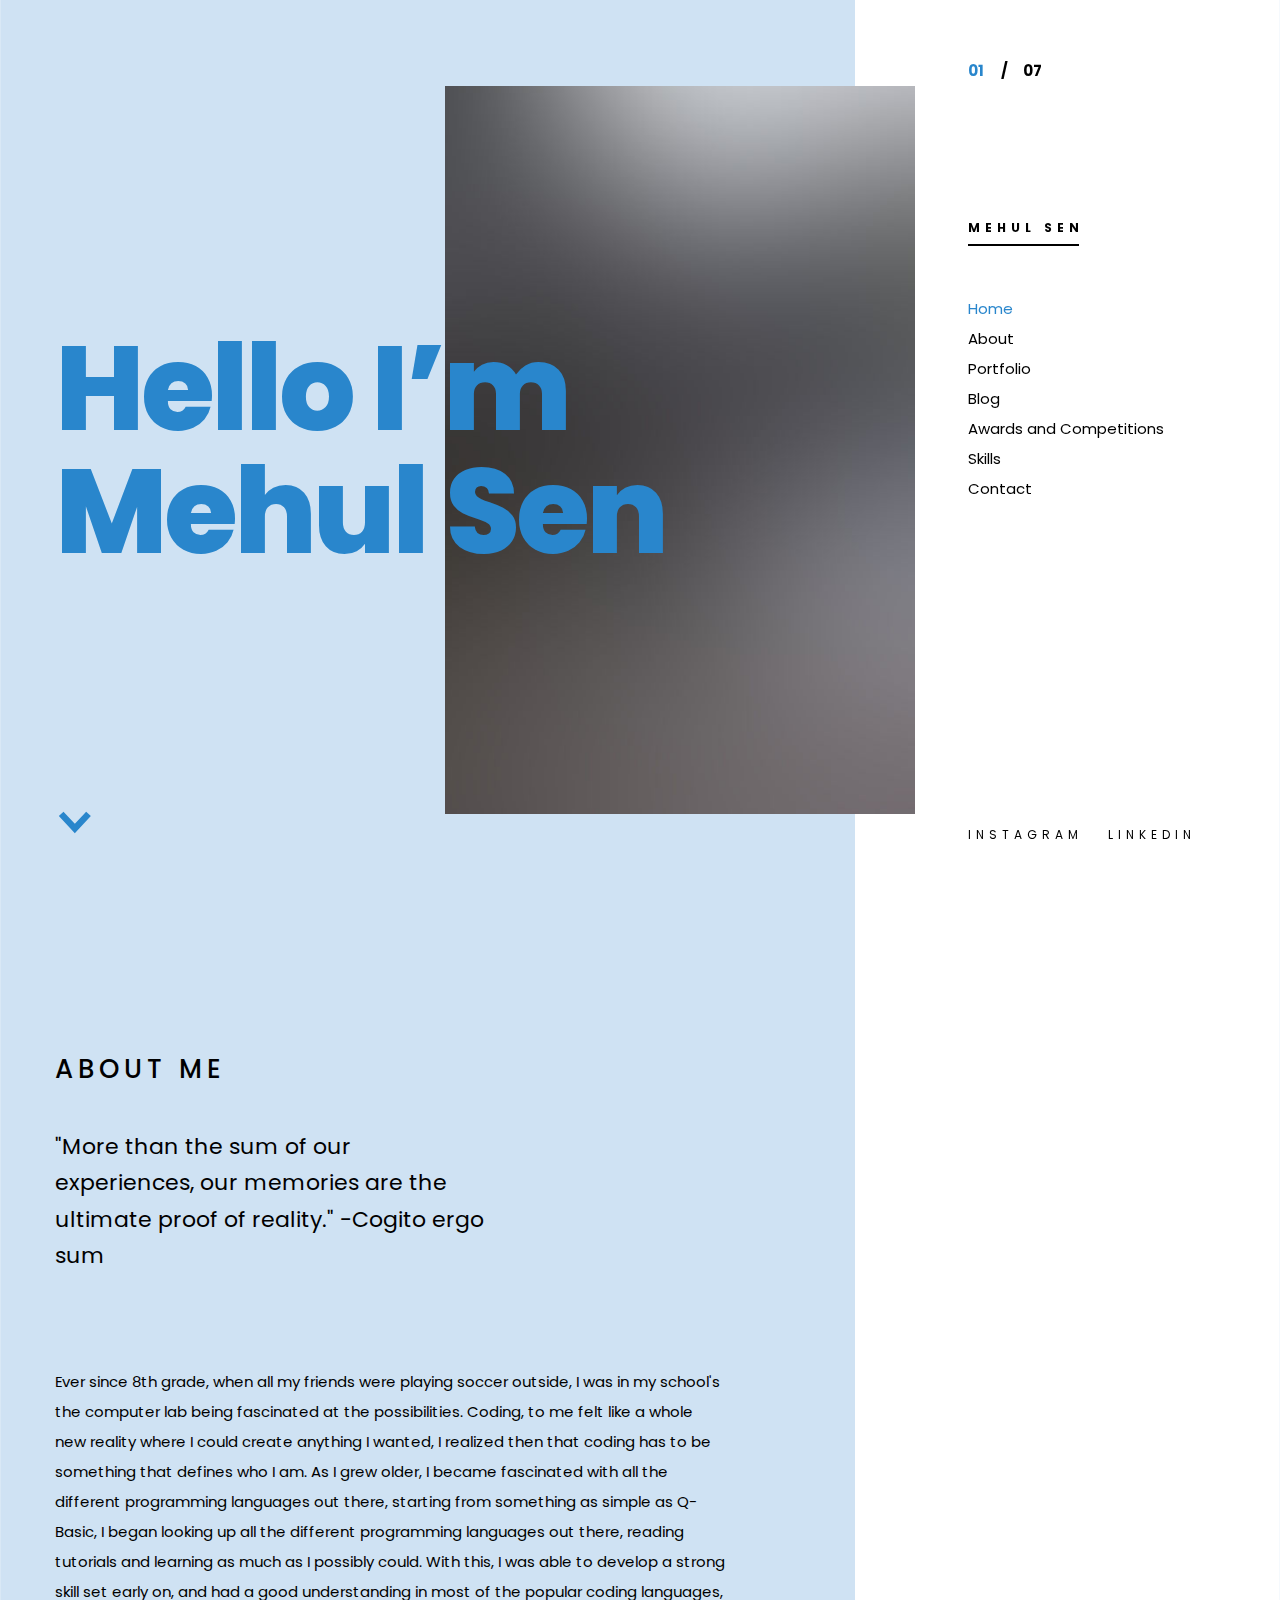
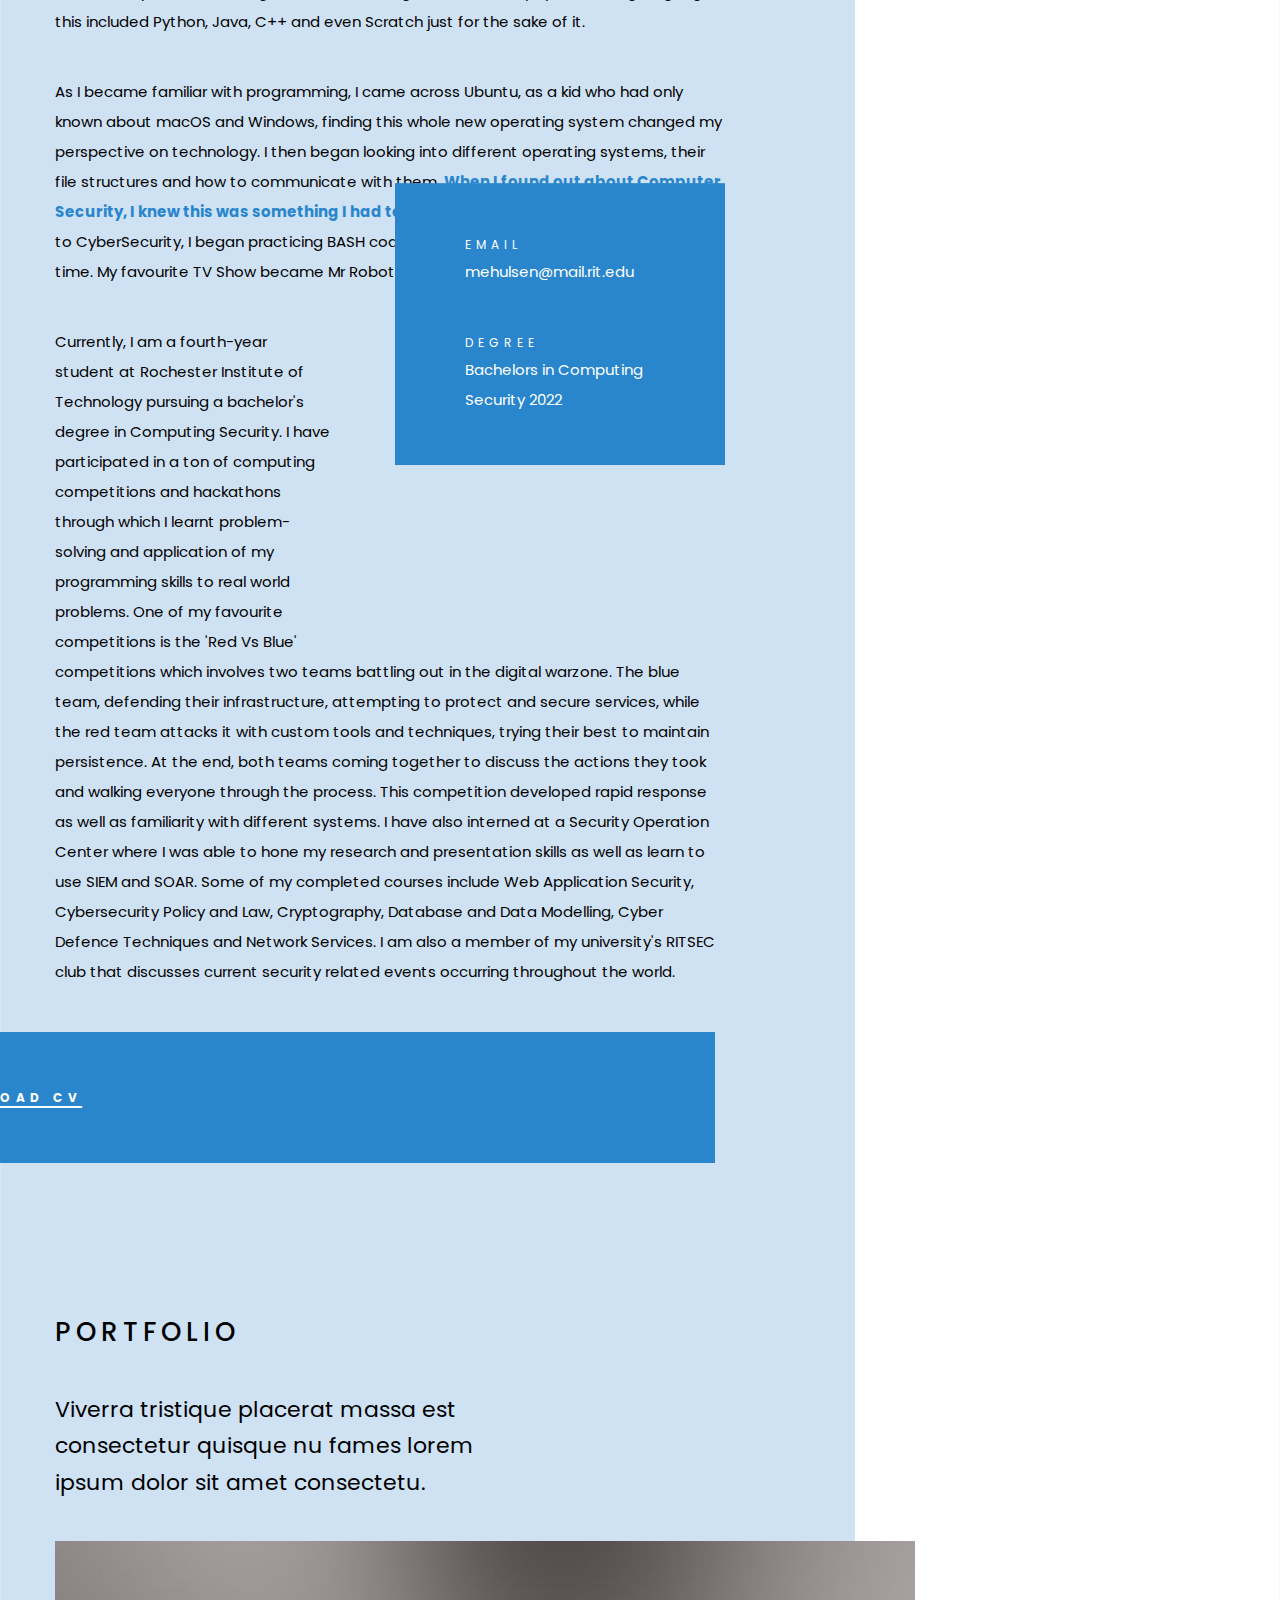
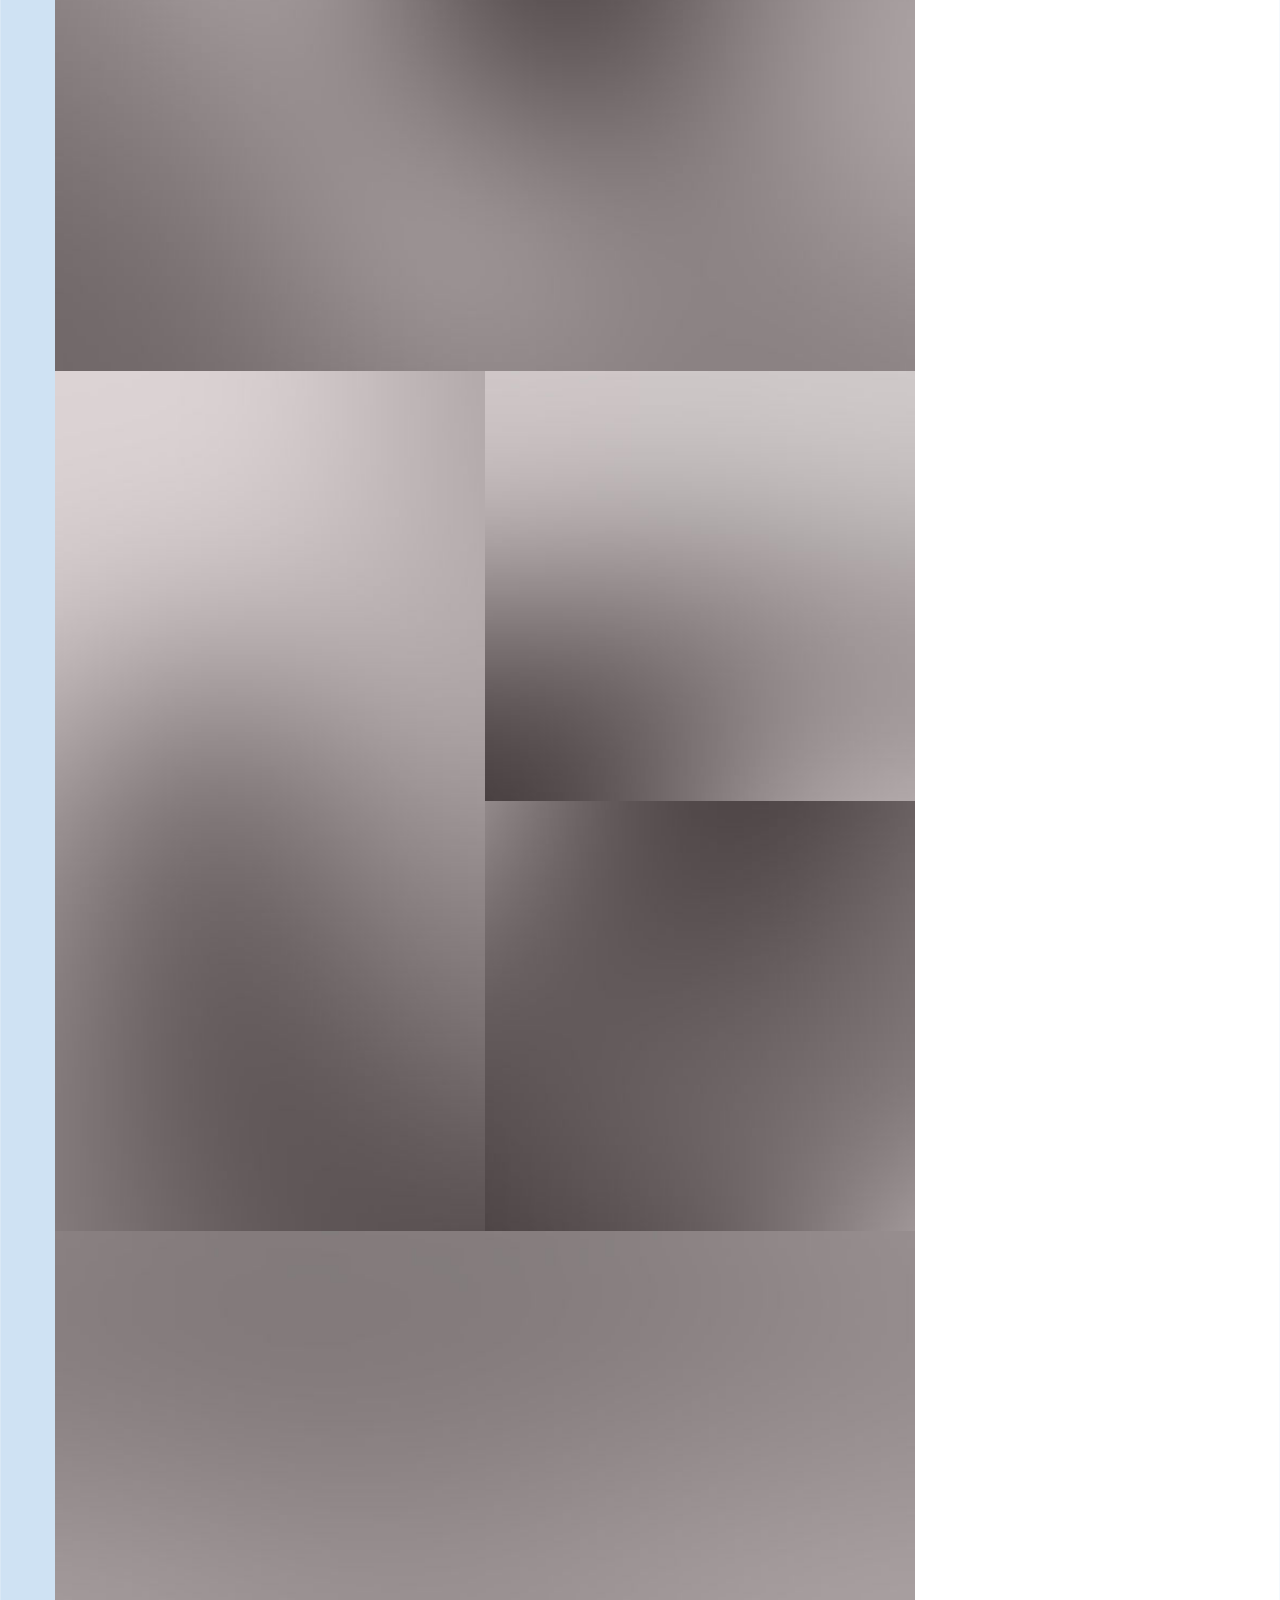
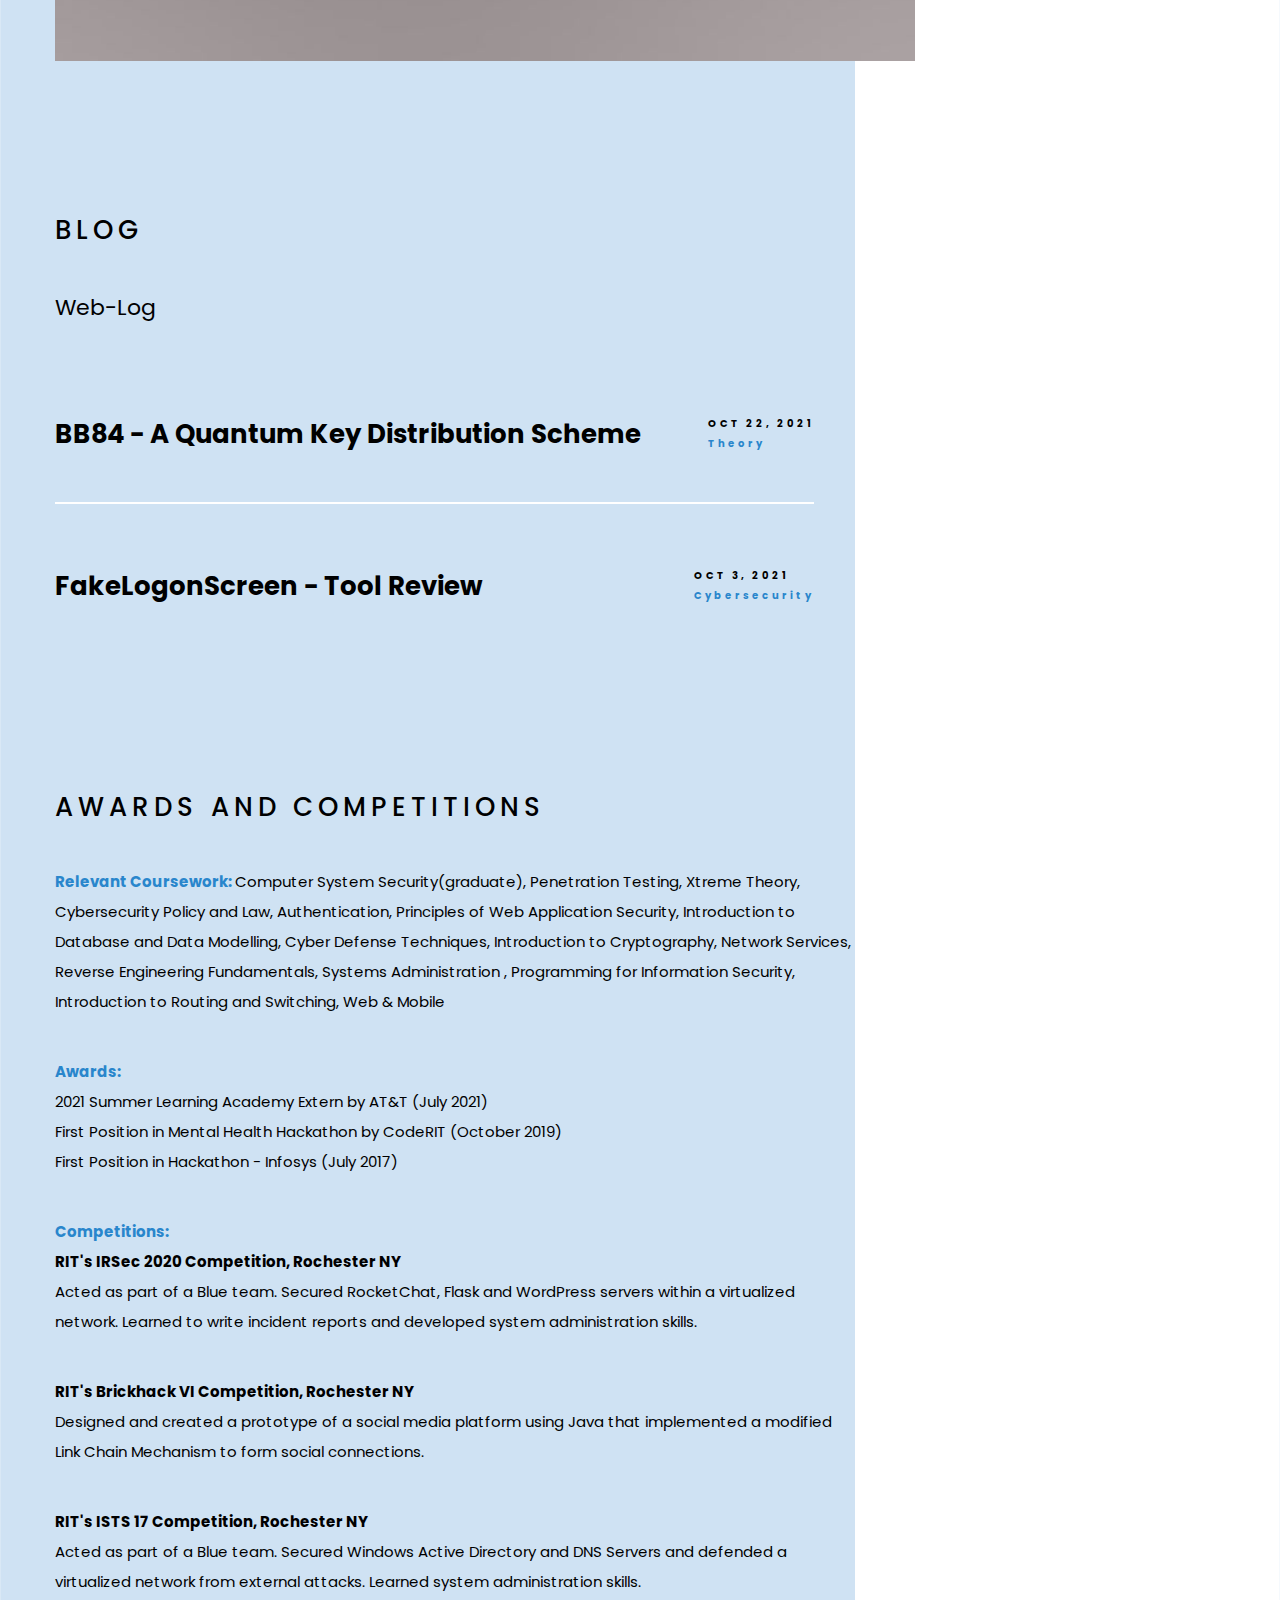
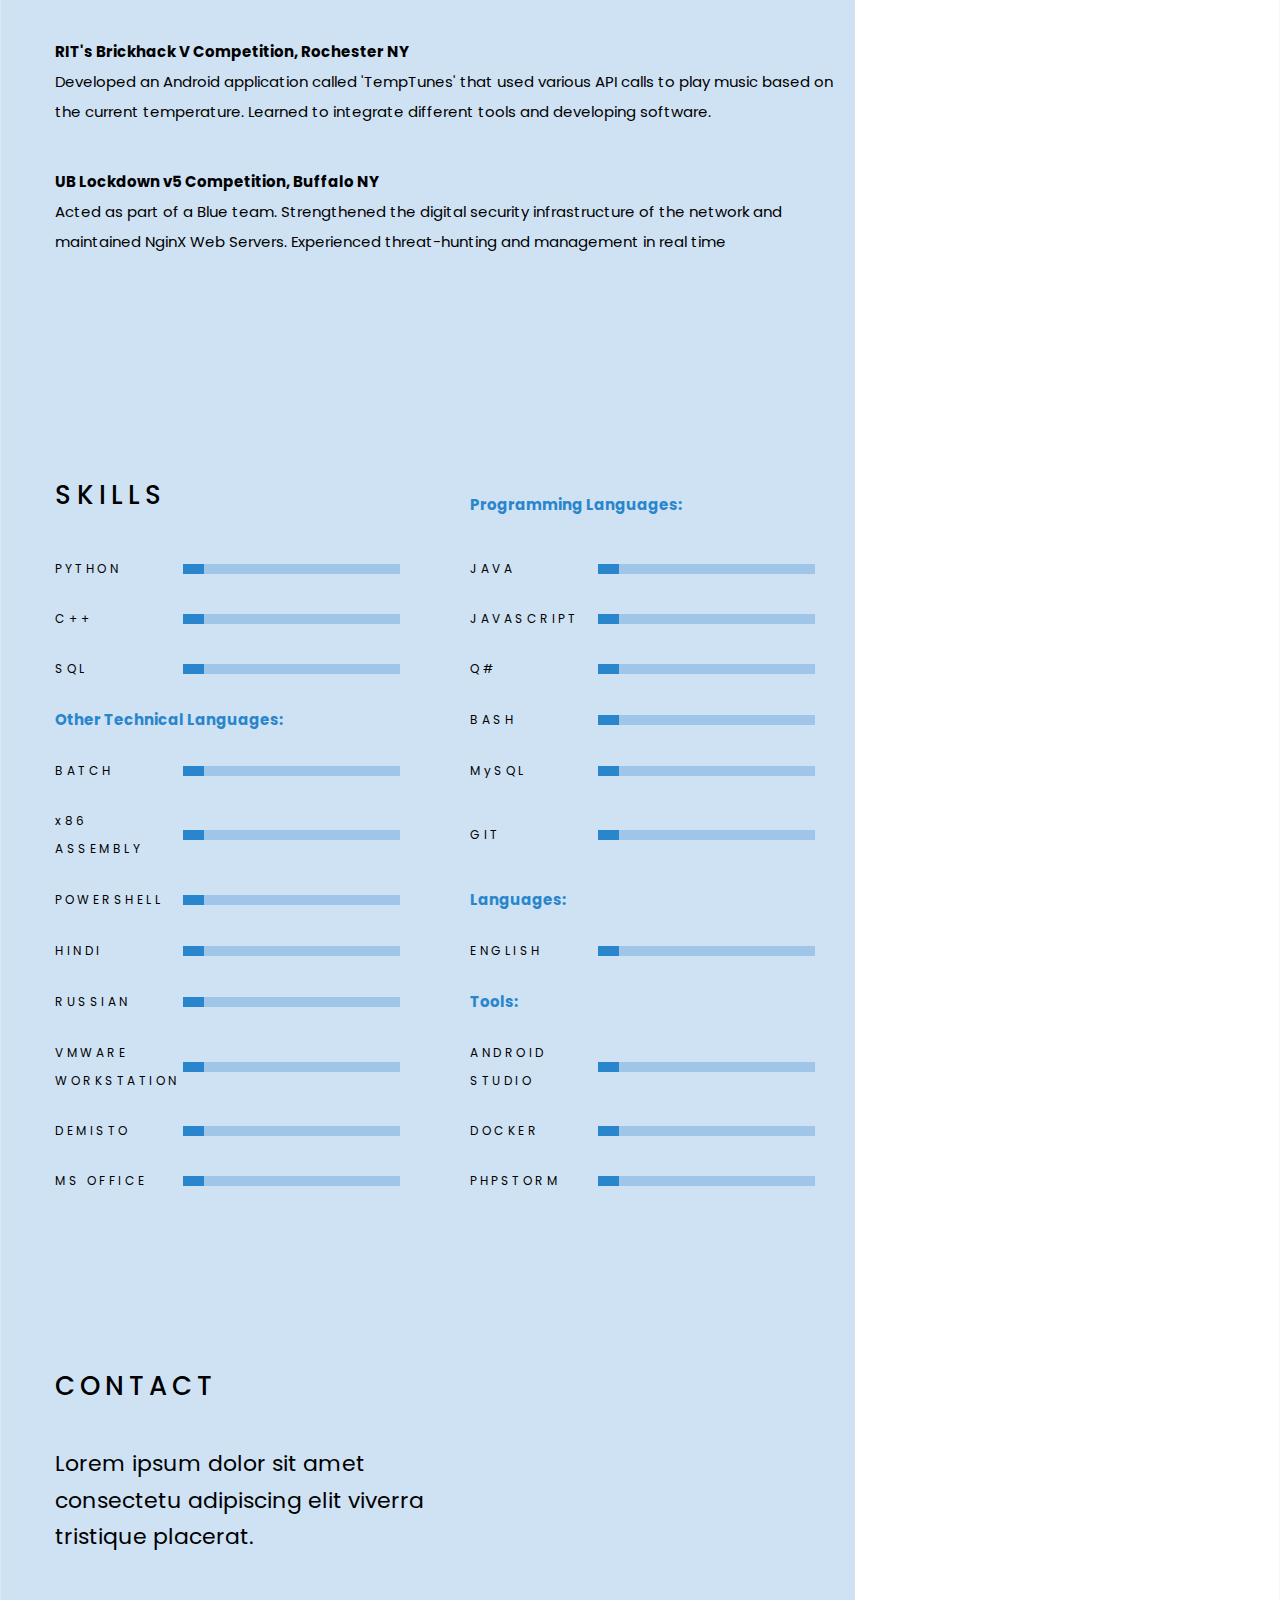
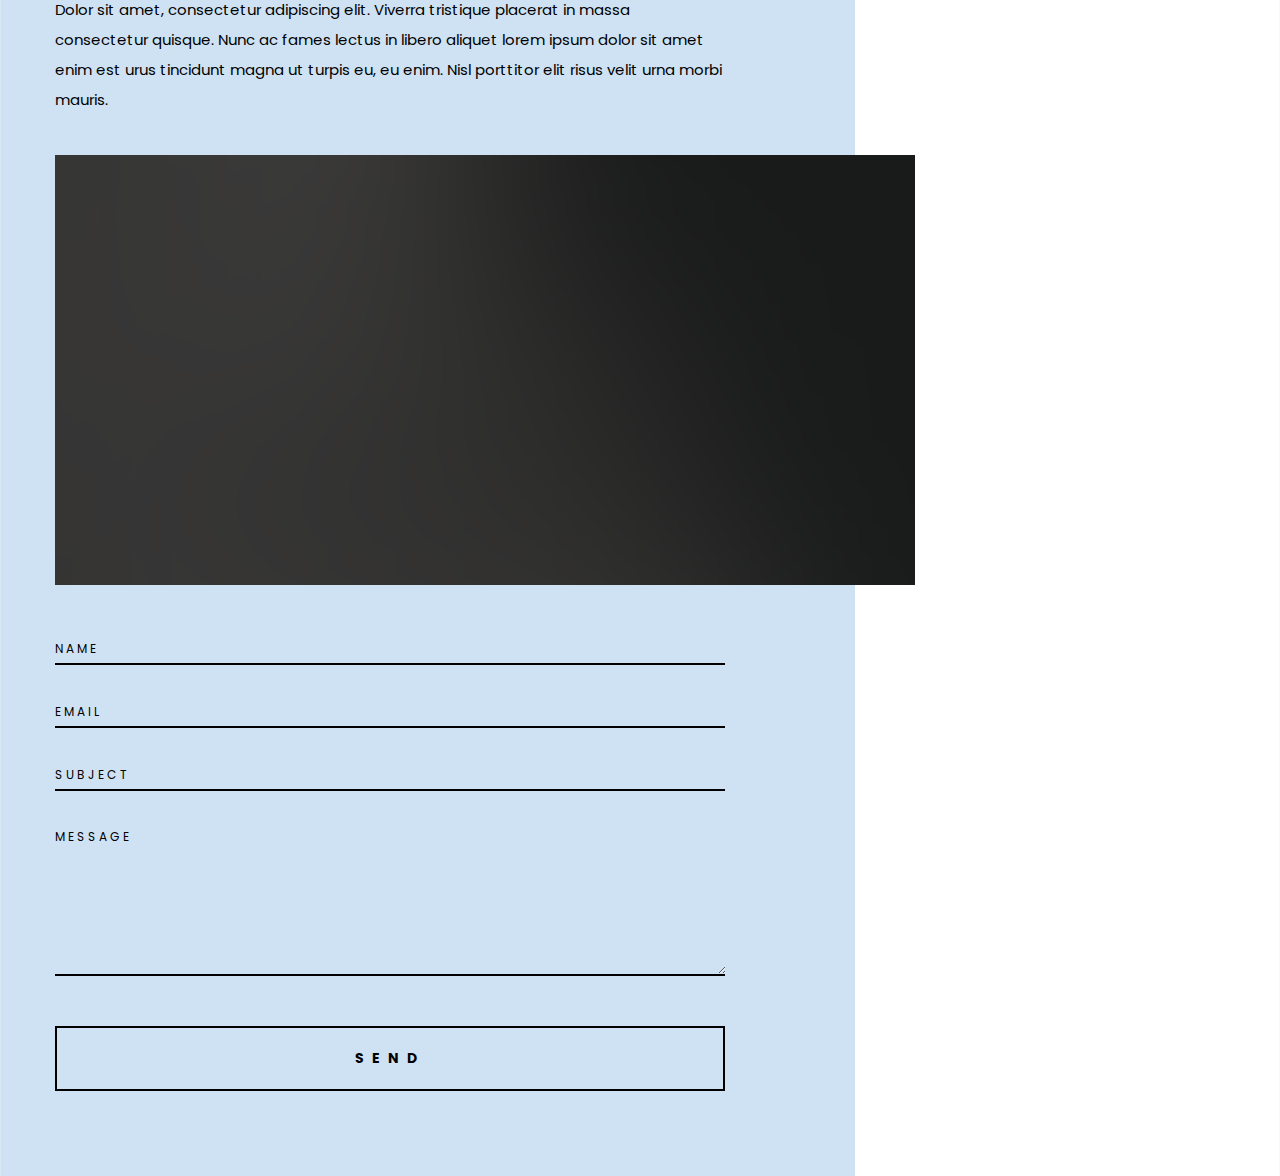
==== commit 6b815f5e: "uploaded second blog entry" ====
--- a/index.html
+++ b/index.html
@@ -226,42 +226,19 @@
                         <li>
                             <a href="bb84-qkd.html">BB84 - A Quantum Key Distribution Scheme</a>
                             <div class="blog-list-info">
-                                <div class="date">October 22, 2021</div>
-                                <div class="category">Quantum Key Distribution</div>
+                                <div class="date">OCT 22, 2021</div>
+                                <div class="category">Theory</div>
                             </div>
                         </li>
 
                         <li>
-                            <a href="single-blog.html">Perga white dwarf tesseract worldlets</a>
+                            <a href="fakelogonscreen.html">FakeLogonScreen - Tool Review</a>
                             <div class="blog-list-info">
-                                <div class="date">FEB 2, 2021</div>
-                                <div class="category">ART</div>
+                                <div class="date">OCT 3, 2021</div>
+                                <div class="category">Cybersecurity</div>
                             </div>
                         </li>
 
-                        <li>
-                            <a href="single-blog.html">Network of wormholes astonishment</a>
-                            <div class="blog-list-info">
-                                <div class="date">NOV 13, 2020</div>
-                                <div class="category">INTERIOR</div>
-                            </div>
-                        </li>
-
-                        <li>
-                            <a href="single-blog.html">Citizens of distant epochs van  apollonius</a>
-                            <div class="blog-list-info">
-                                <div class="date">AUG 7, 2020</div>
-                                <div class="category">BUSINESS</div>
-                            </div>
-                        </li>
-
-                        <li>
-                            <a href="single-blog.html">Encyclopaedia galactica shores of cosmic</a>
-                            <div class="blog-list-info">
-                                <div class="date">JUN 16, 2020</div>
-                                <div class="category">DESIGN</div>
-                            </div>
-                        </li>                                                
                     </ul>
 
                 </section>
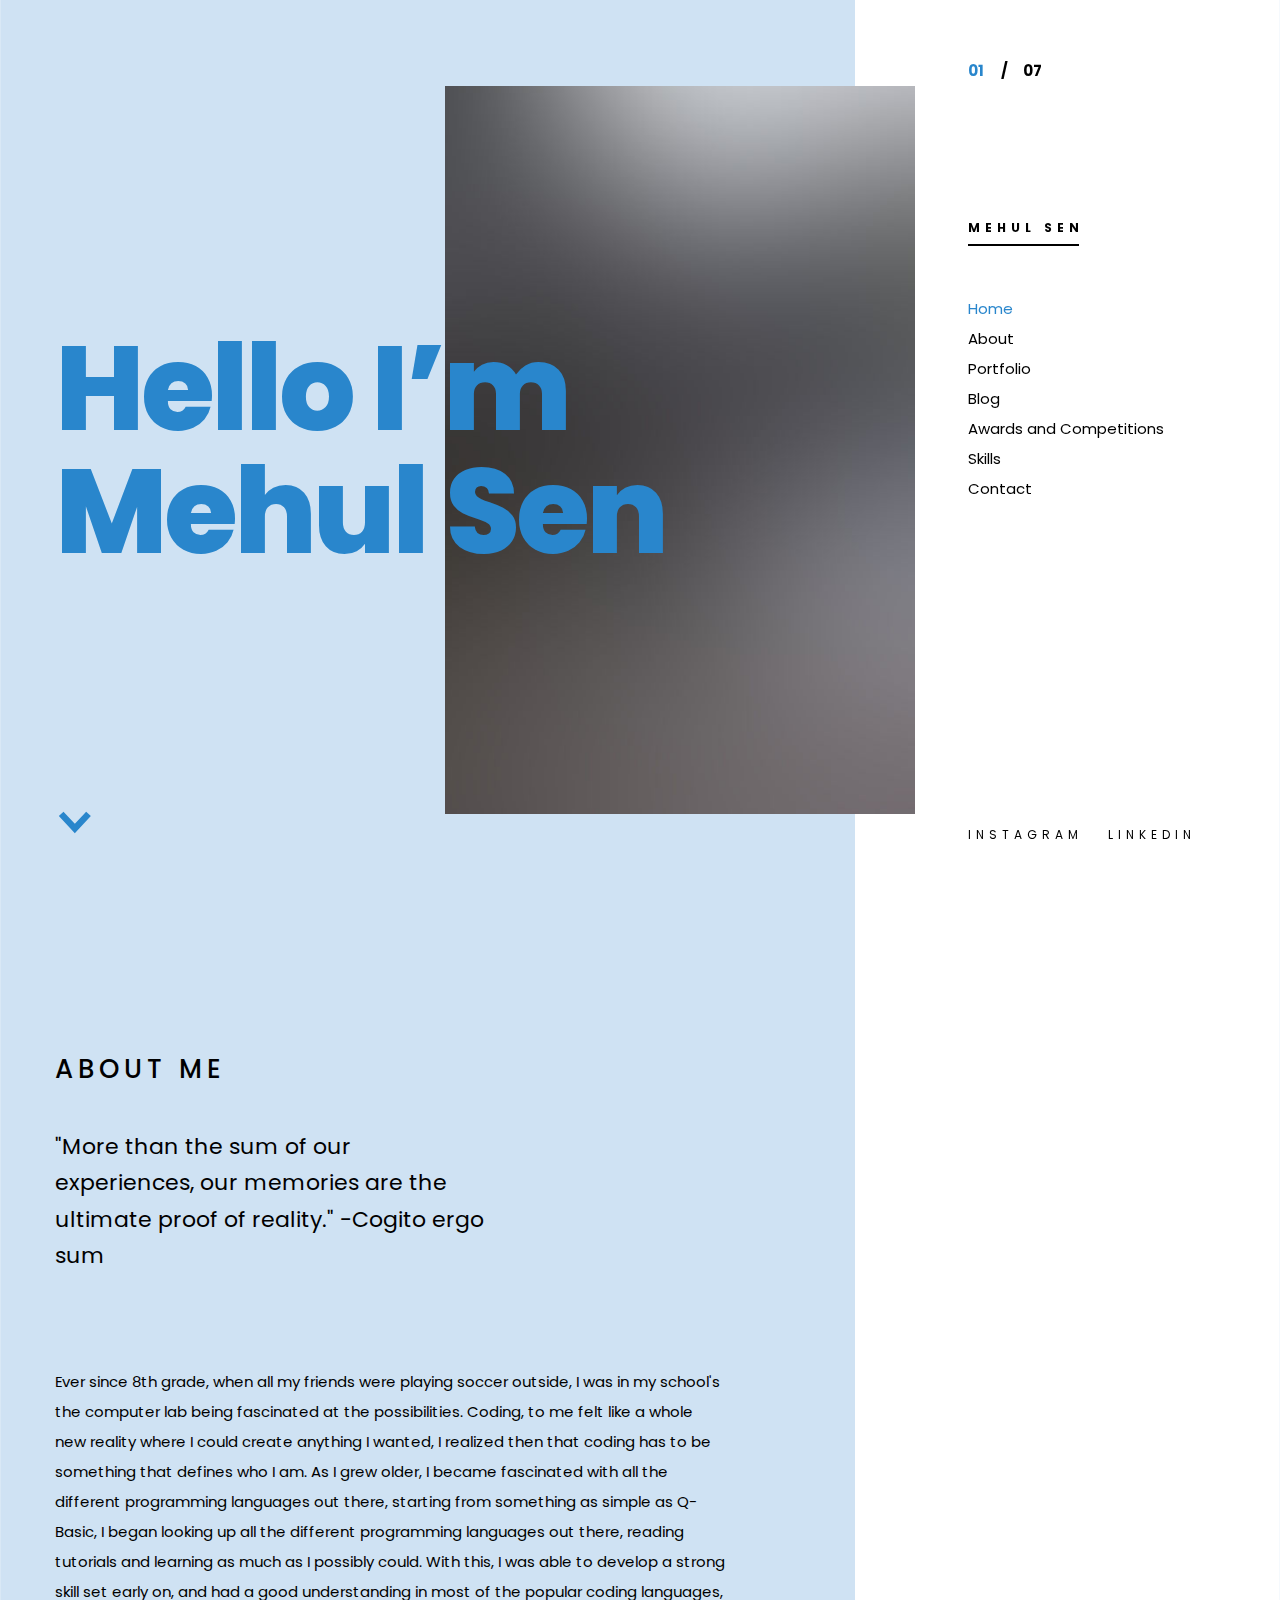
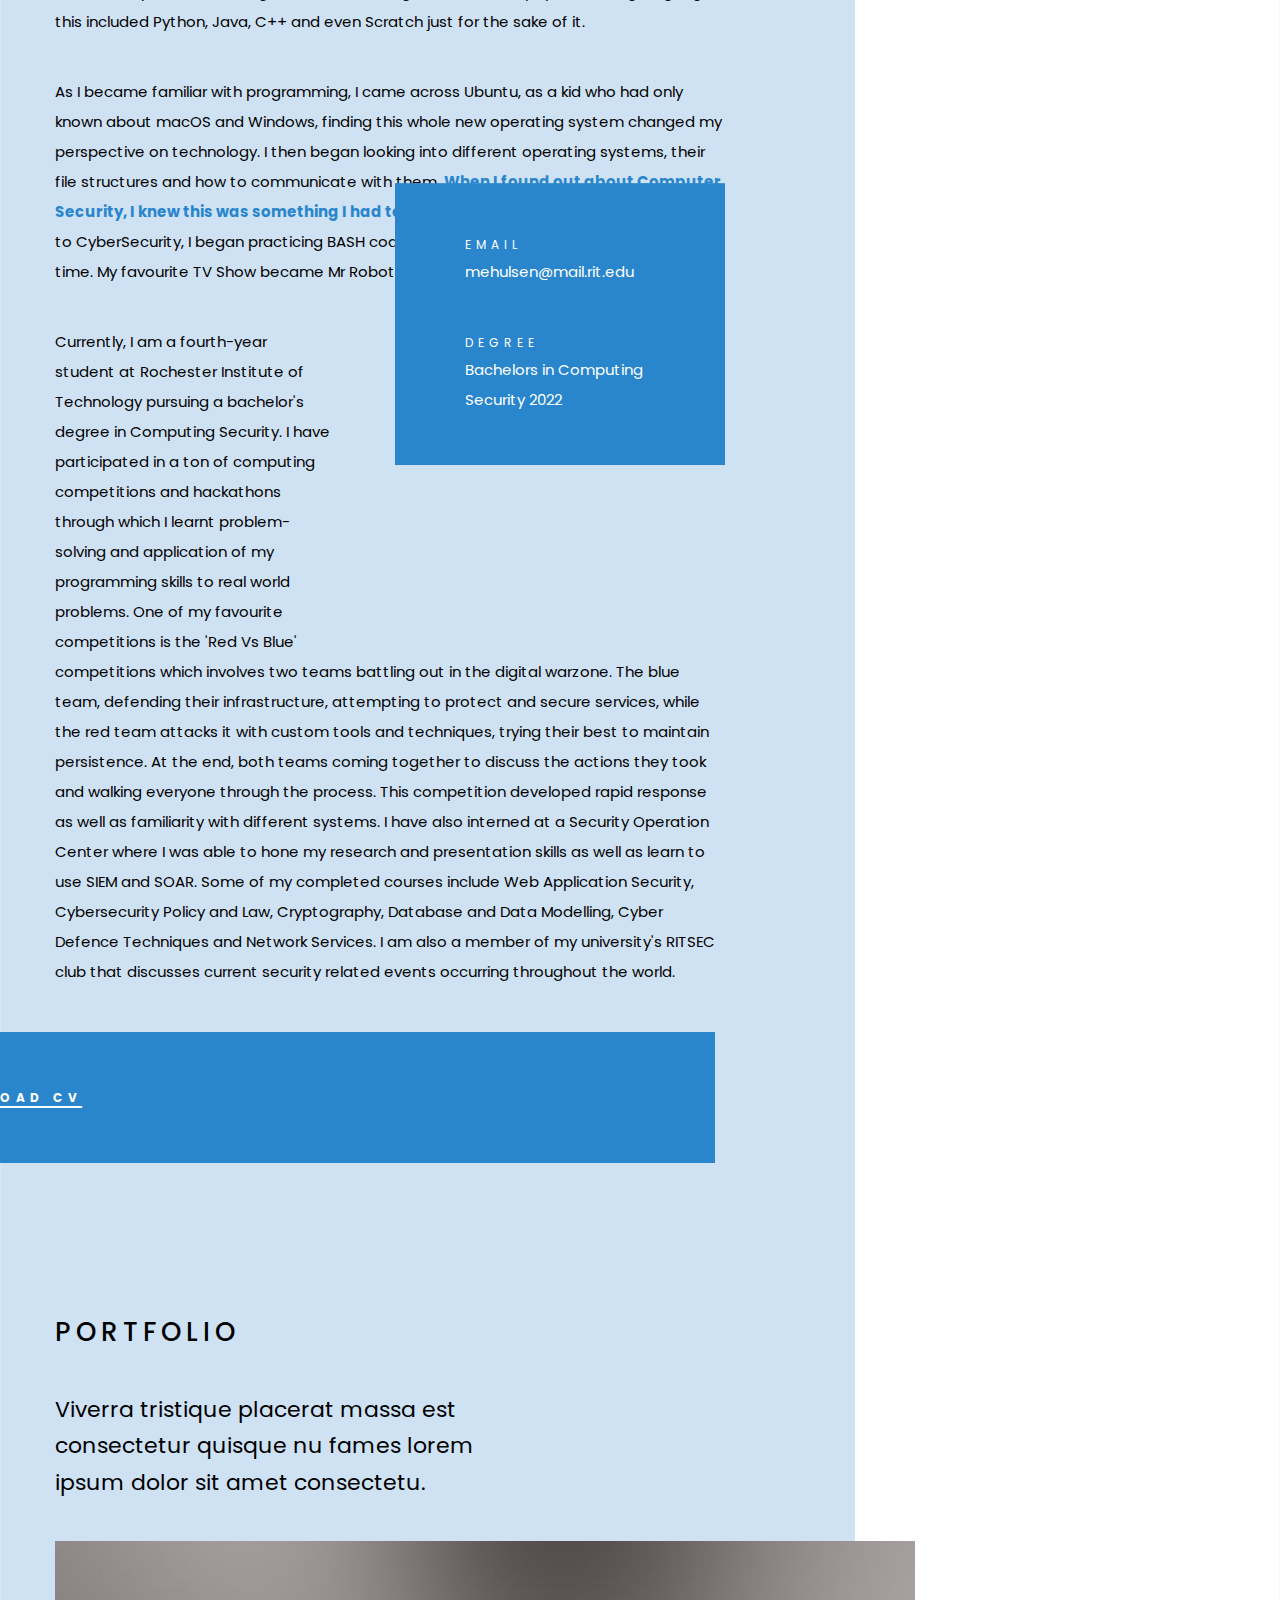
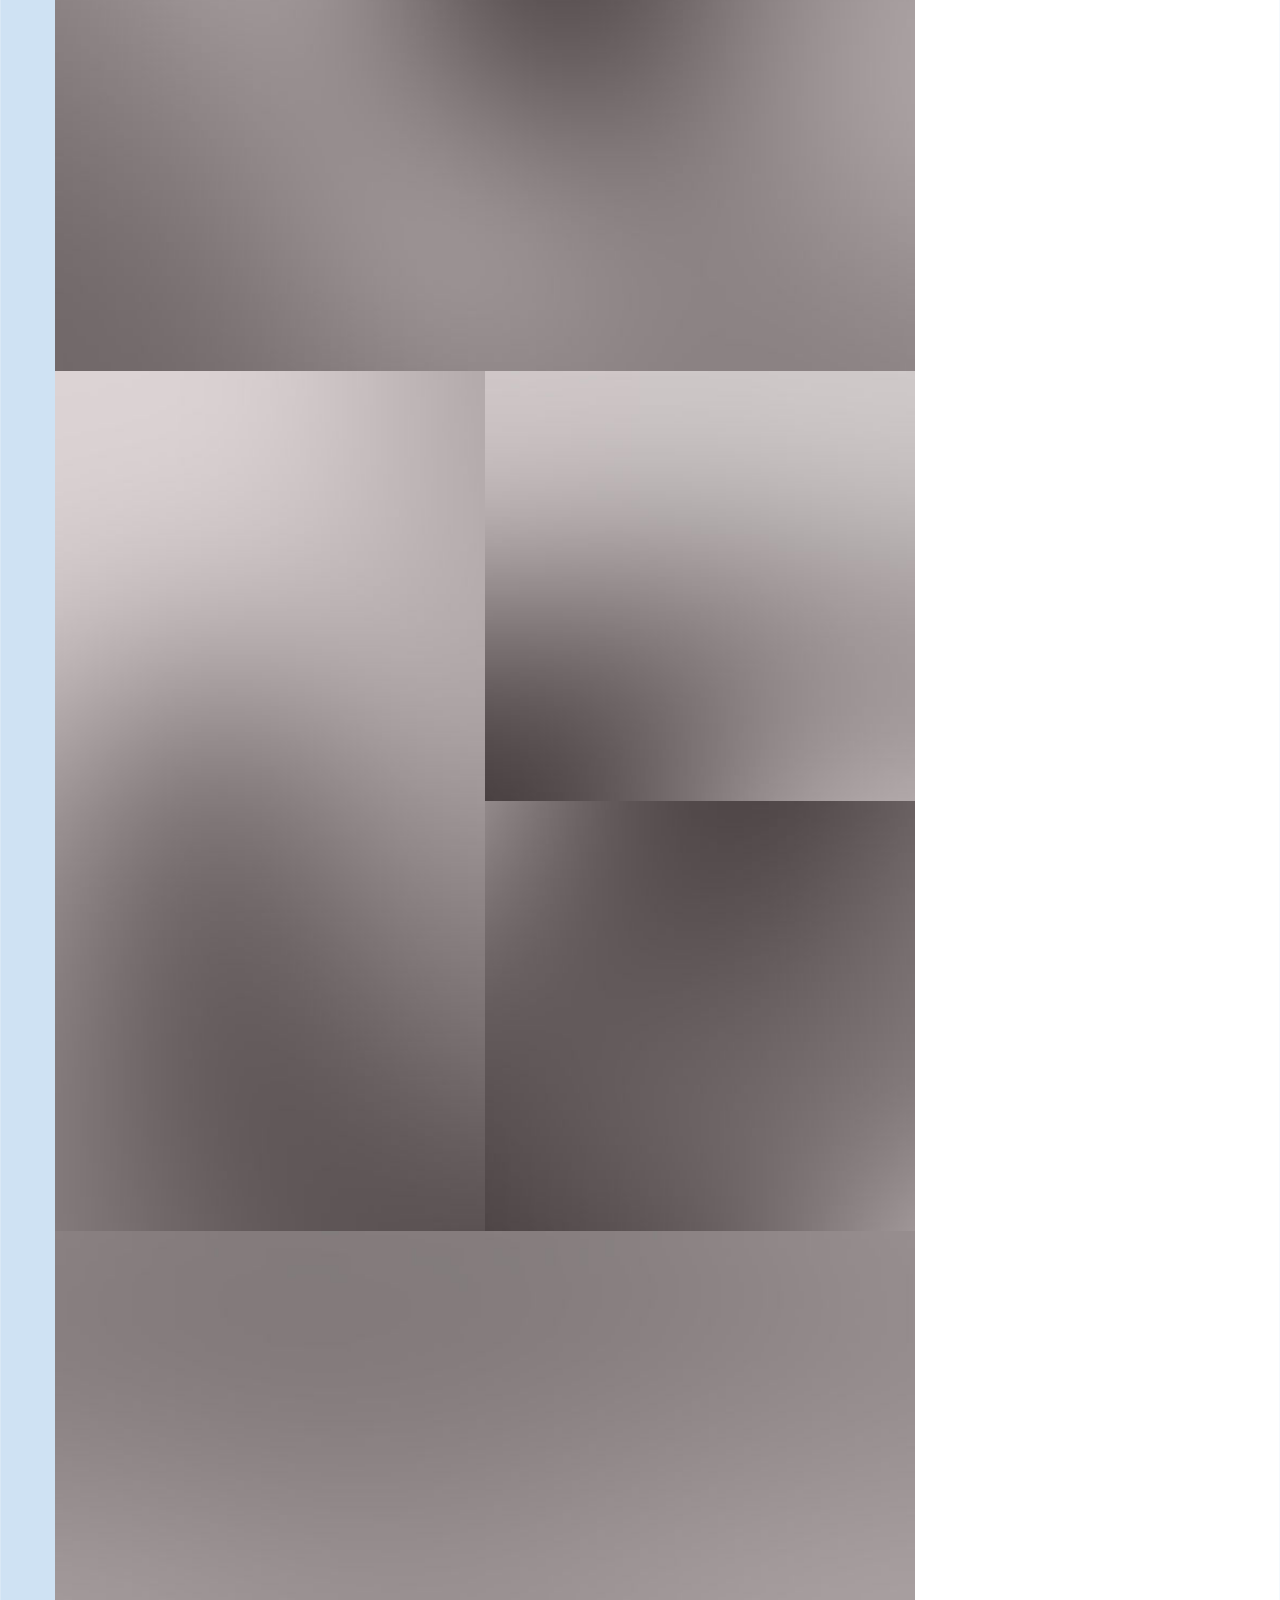
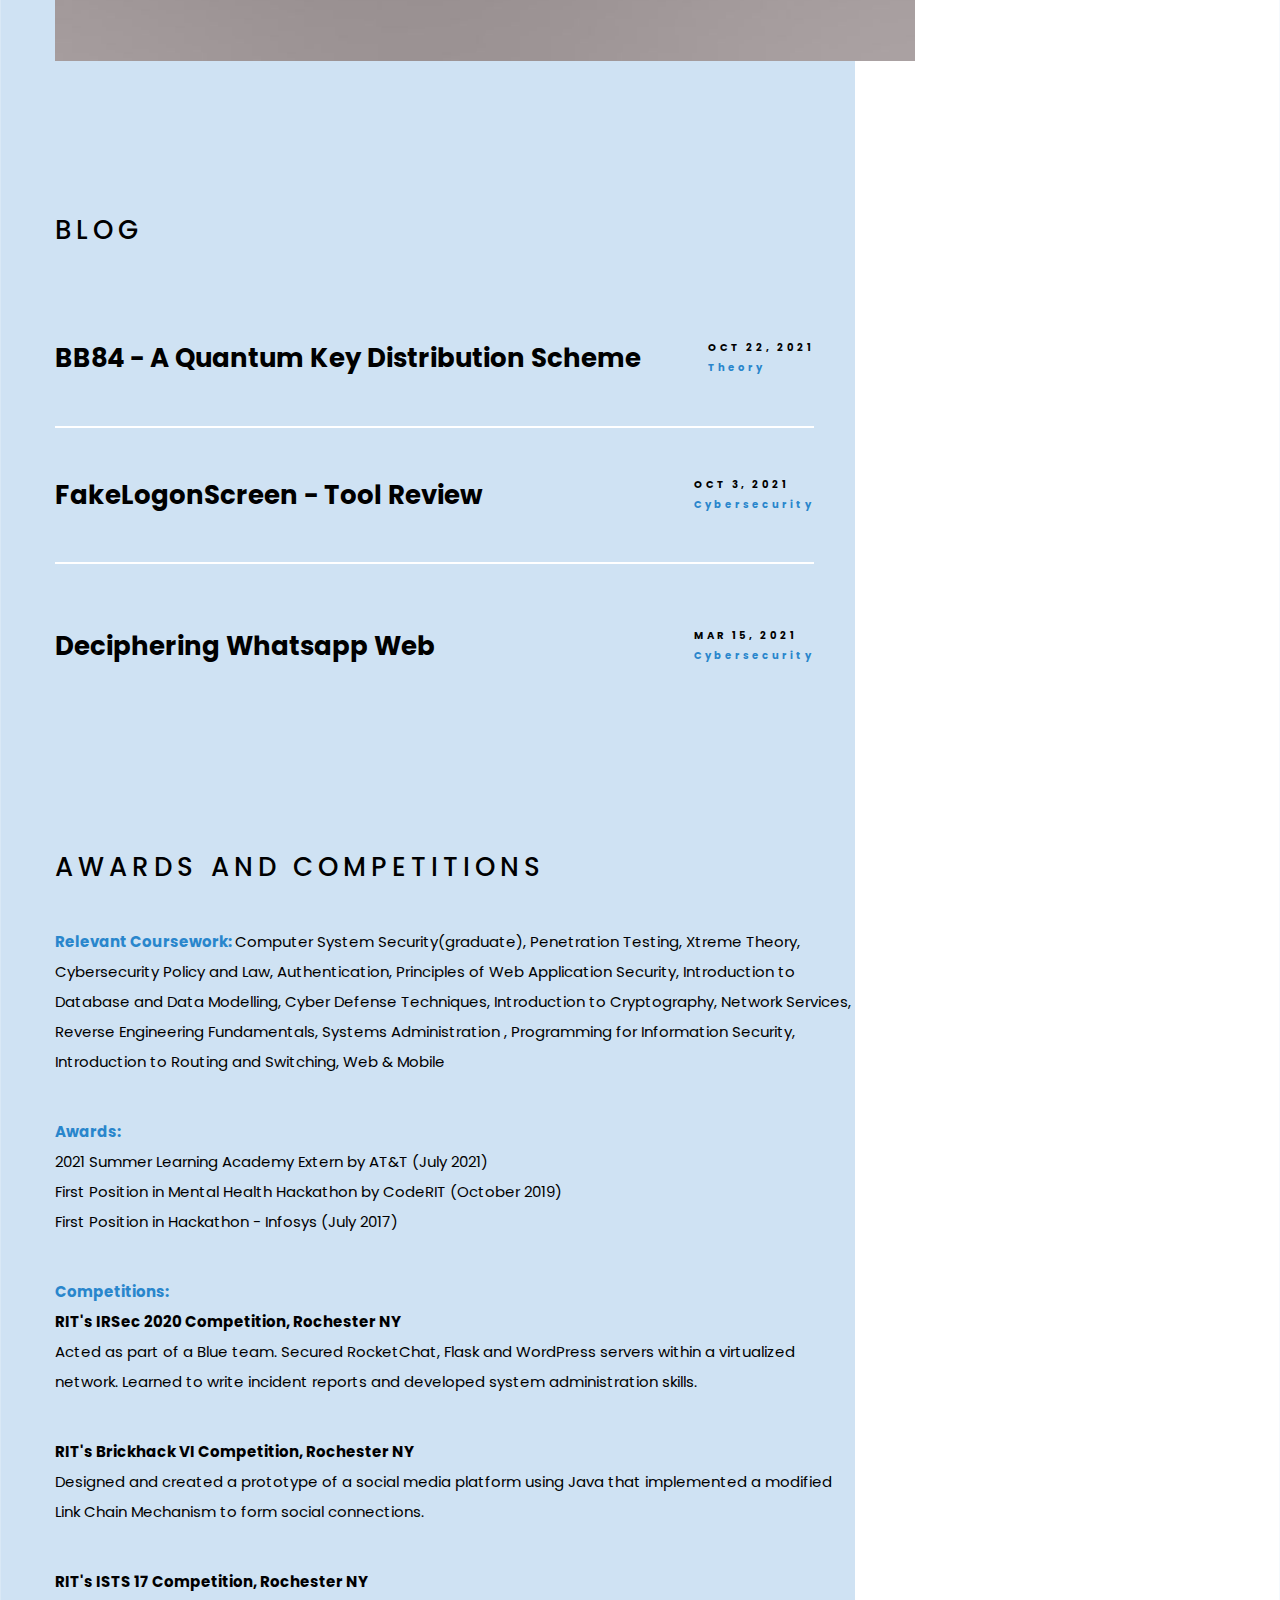
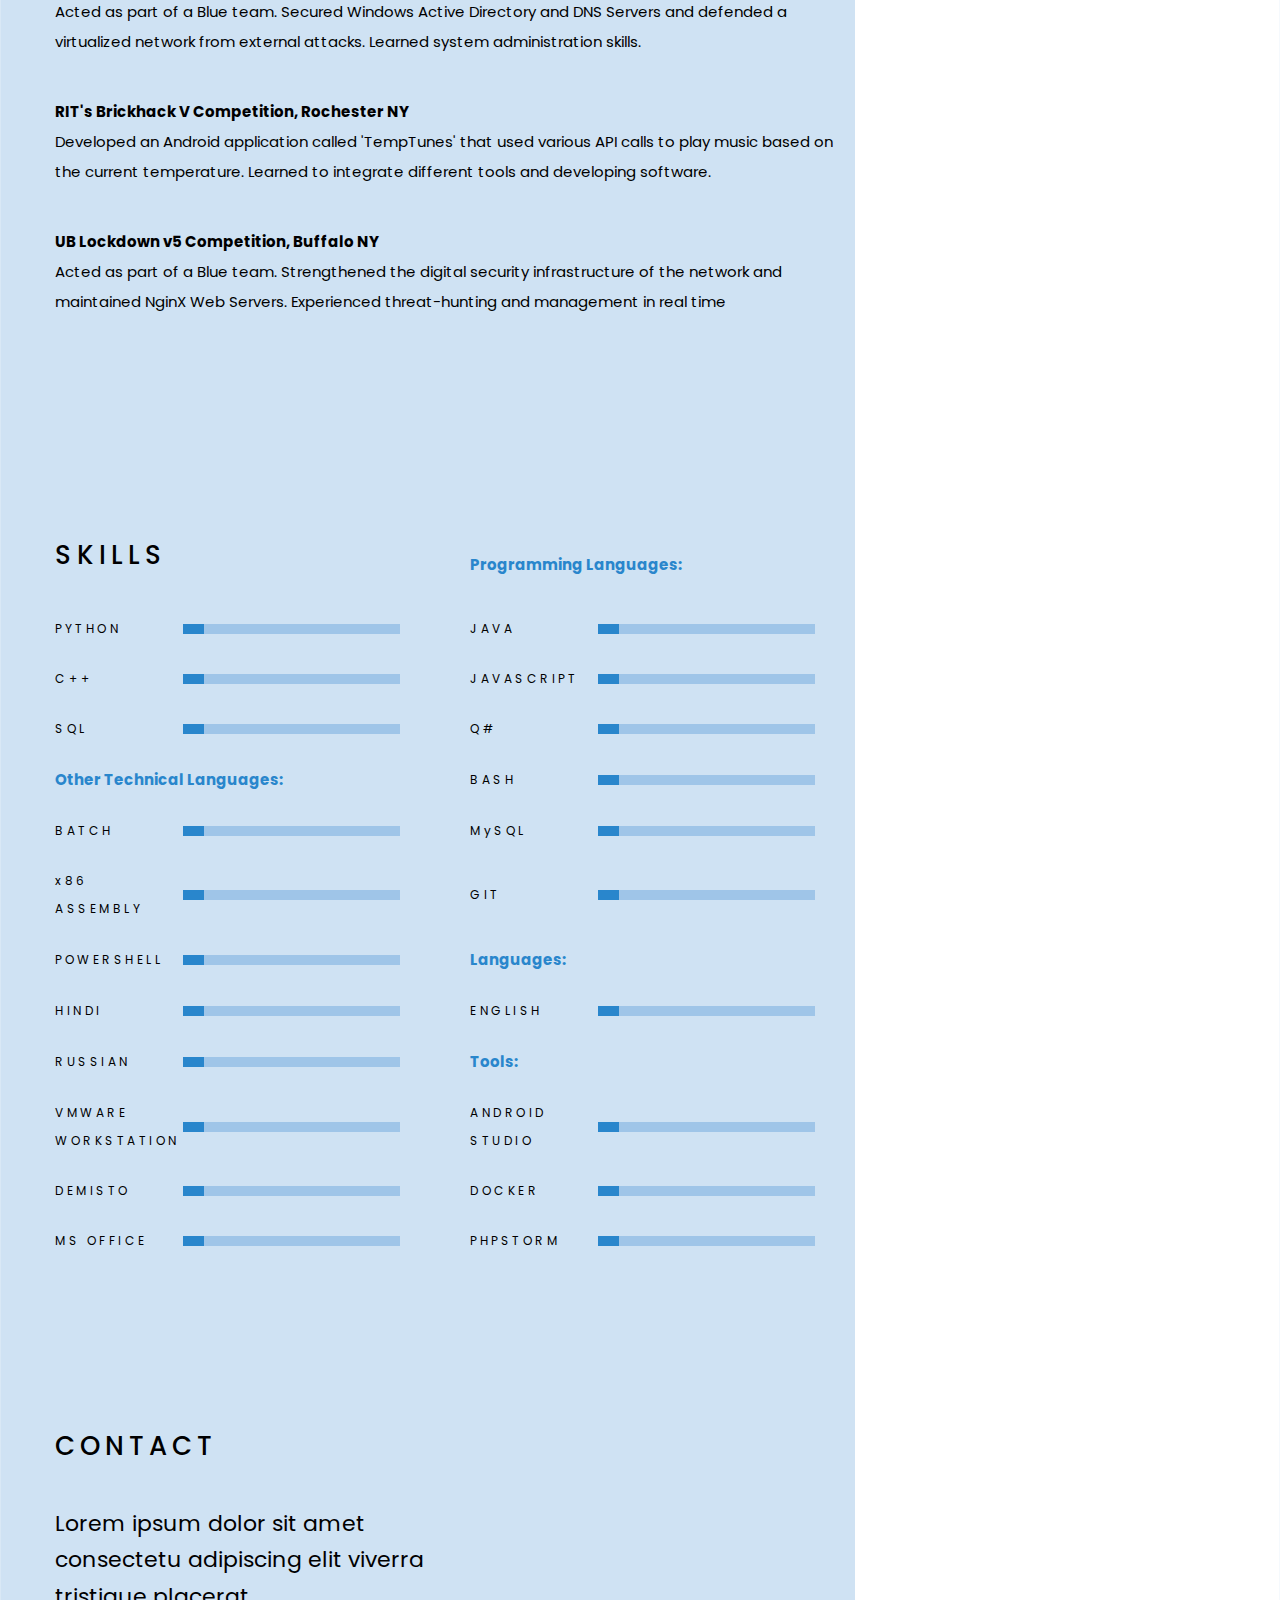
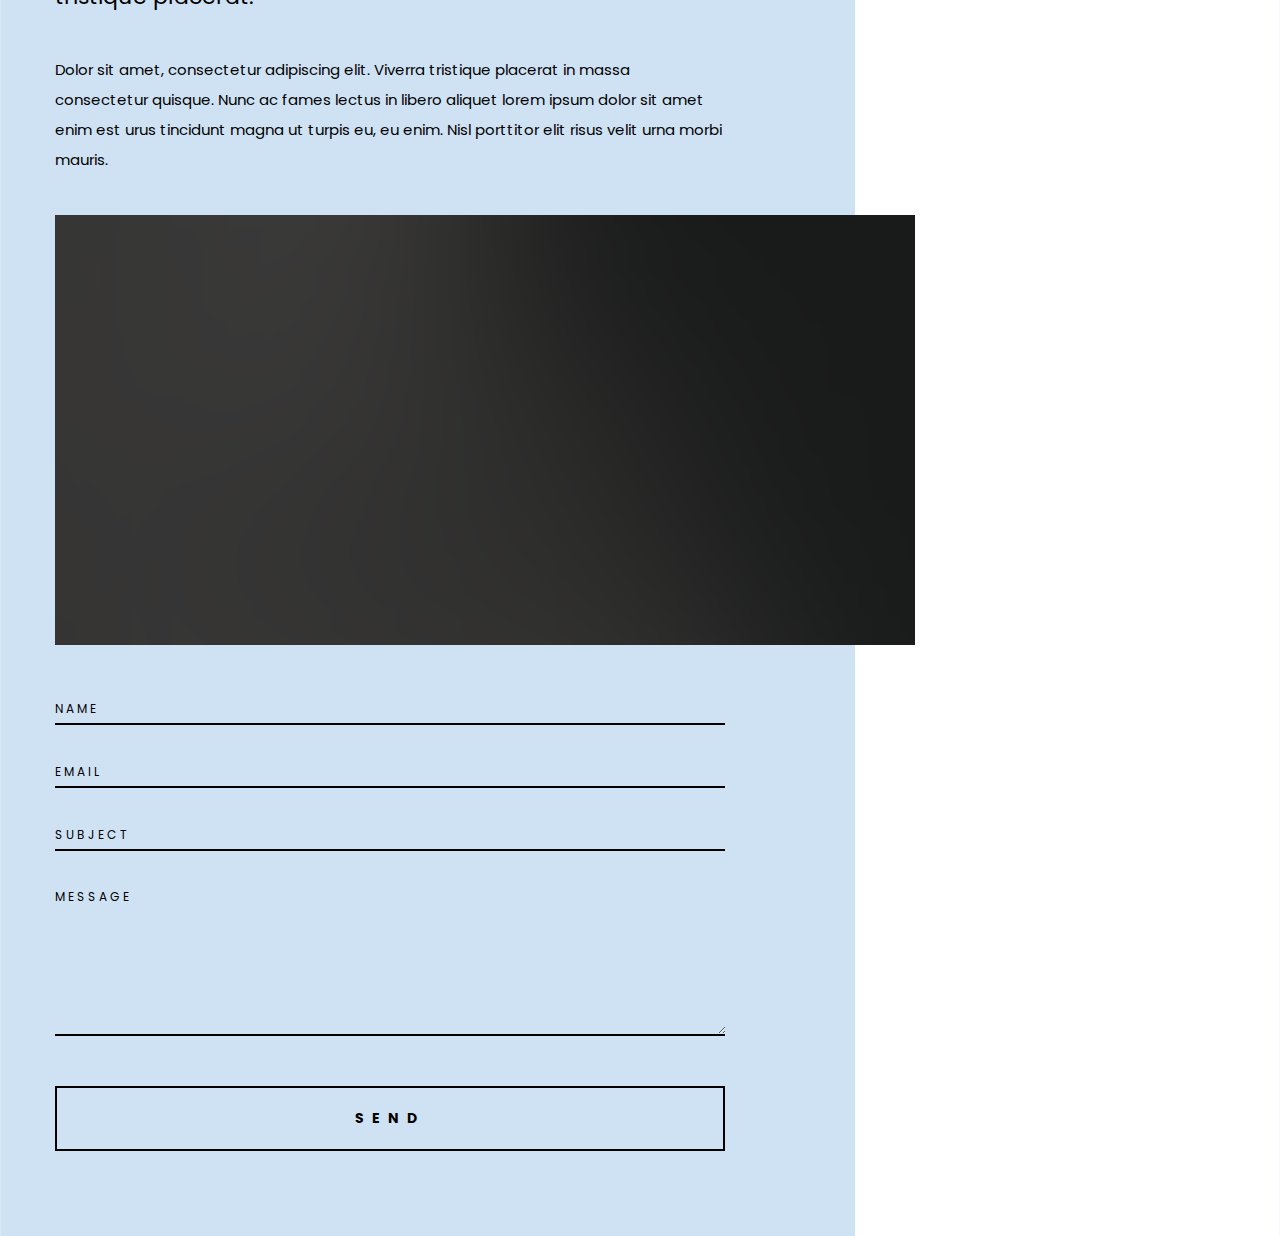
==== commit db25cd8a: "uploaded whatsapp web pdf" ====
--- a/index.html
+++ b/index.html
@@ -218,10 +218,6 @@
                 <!-- ==================== BLOG ==================== -->
                 <section id="blog" class="section">
                     <h2 class="title">BLOG</h2>
-                    <div class="section-des">
-                        Web-Log
-                    </div>
-
                     <ul class="home-blog-list">                        
                         <li>
                             <a href="bb84-qkd.html">BB84 - A Quantum Key Distribution Scheme</a>
@@ -235,6 +231,14 @@
                             <a href="fakelogonscreen.html">FakeLogonScreen - Tool Review</a>
                             <div class="blog-list-info">
                                 <div class="date">OCT 3, 2021</div>
+                                <div class="category">Cybersecurity</div>
+                            </div>
+                        </li>
+
+                        <li>
+                            <a href="whatsappweb.html">Deciphering Whatsapp Web</a>
+                            <div class="blog-list-info">
+                                <div class="date">MAR 15, 2021</div>
                                 <div class="category">Cybersecurity</div>
                             </div>
                         </li>
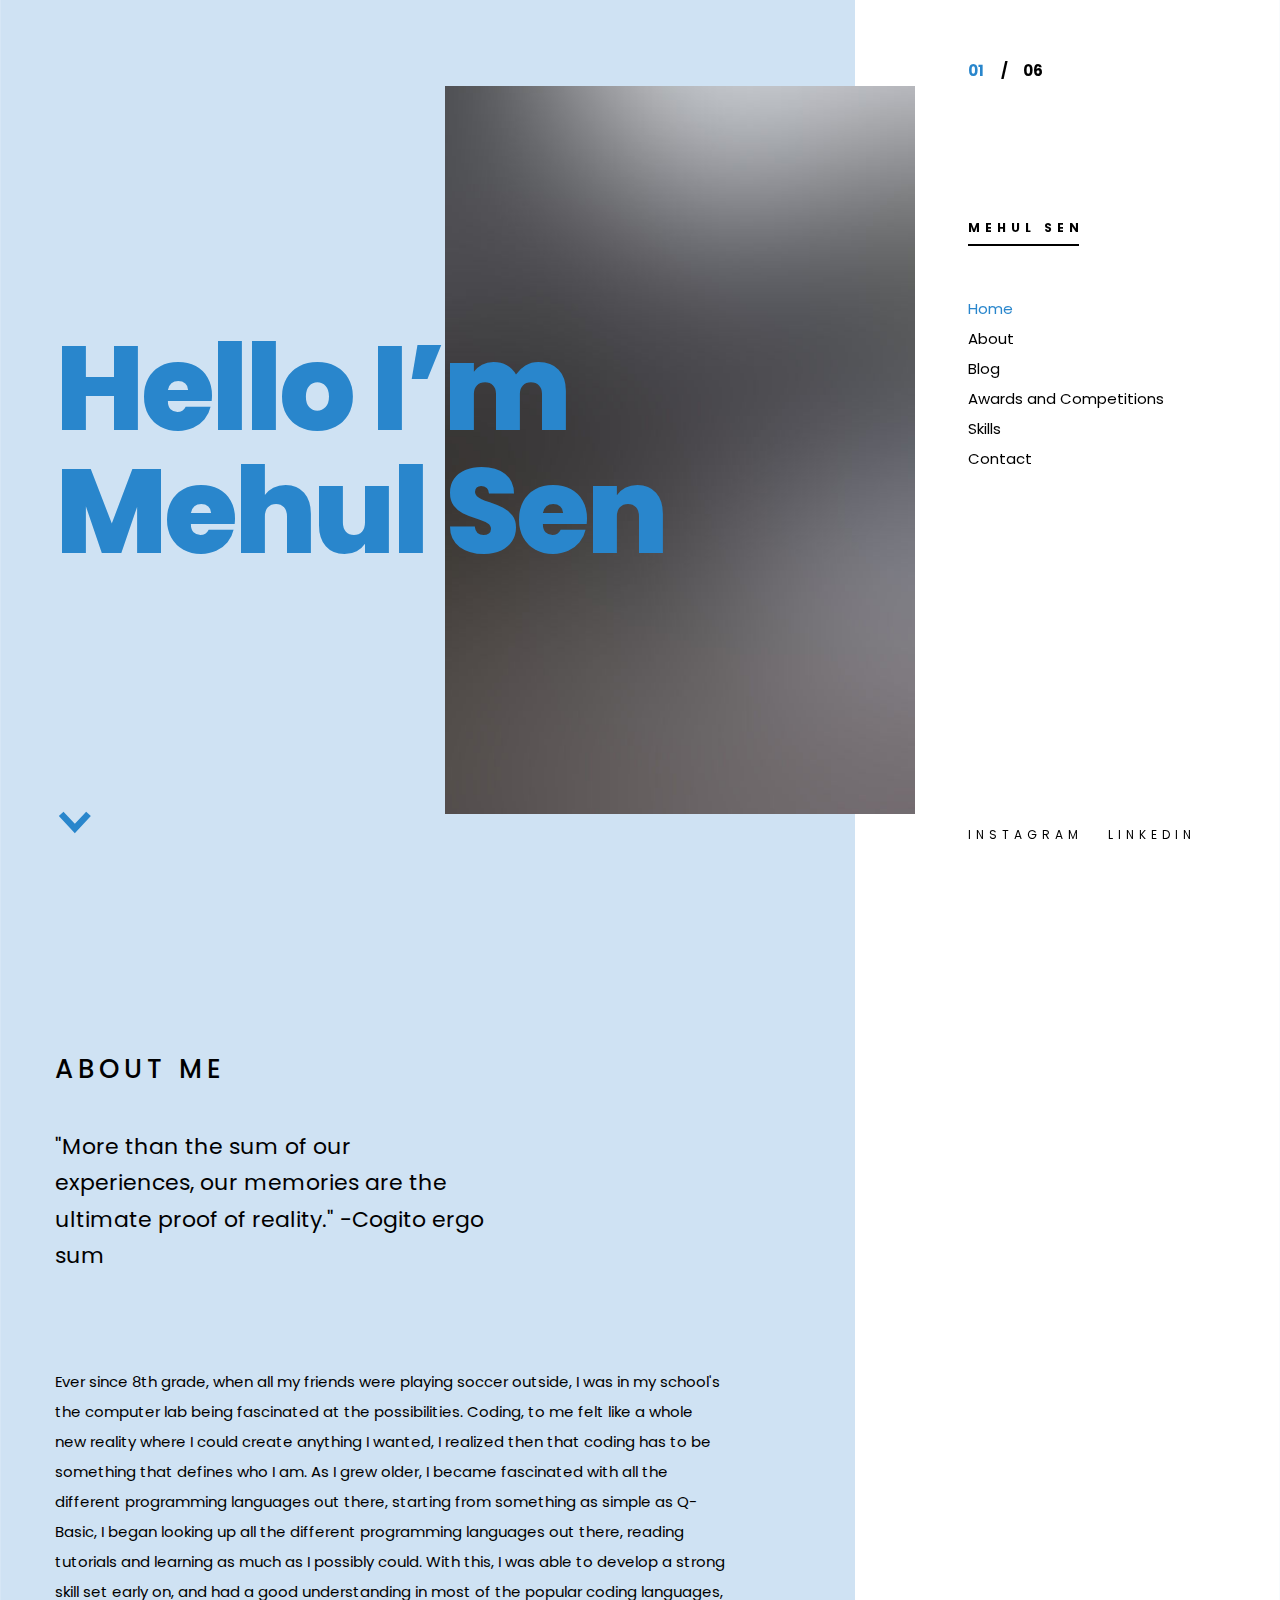
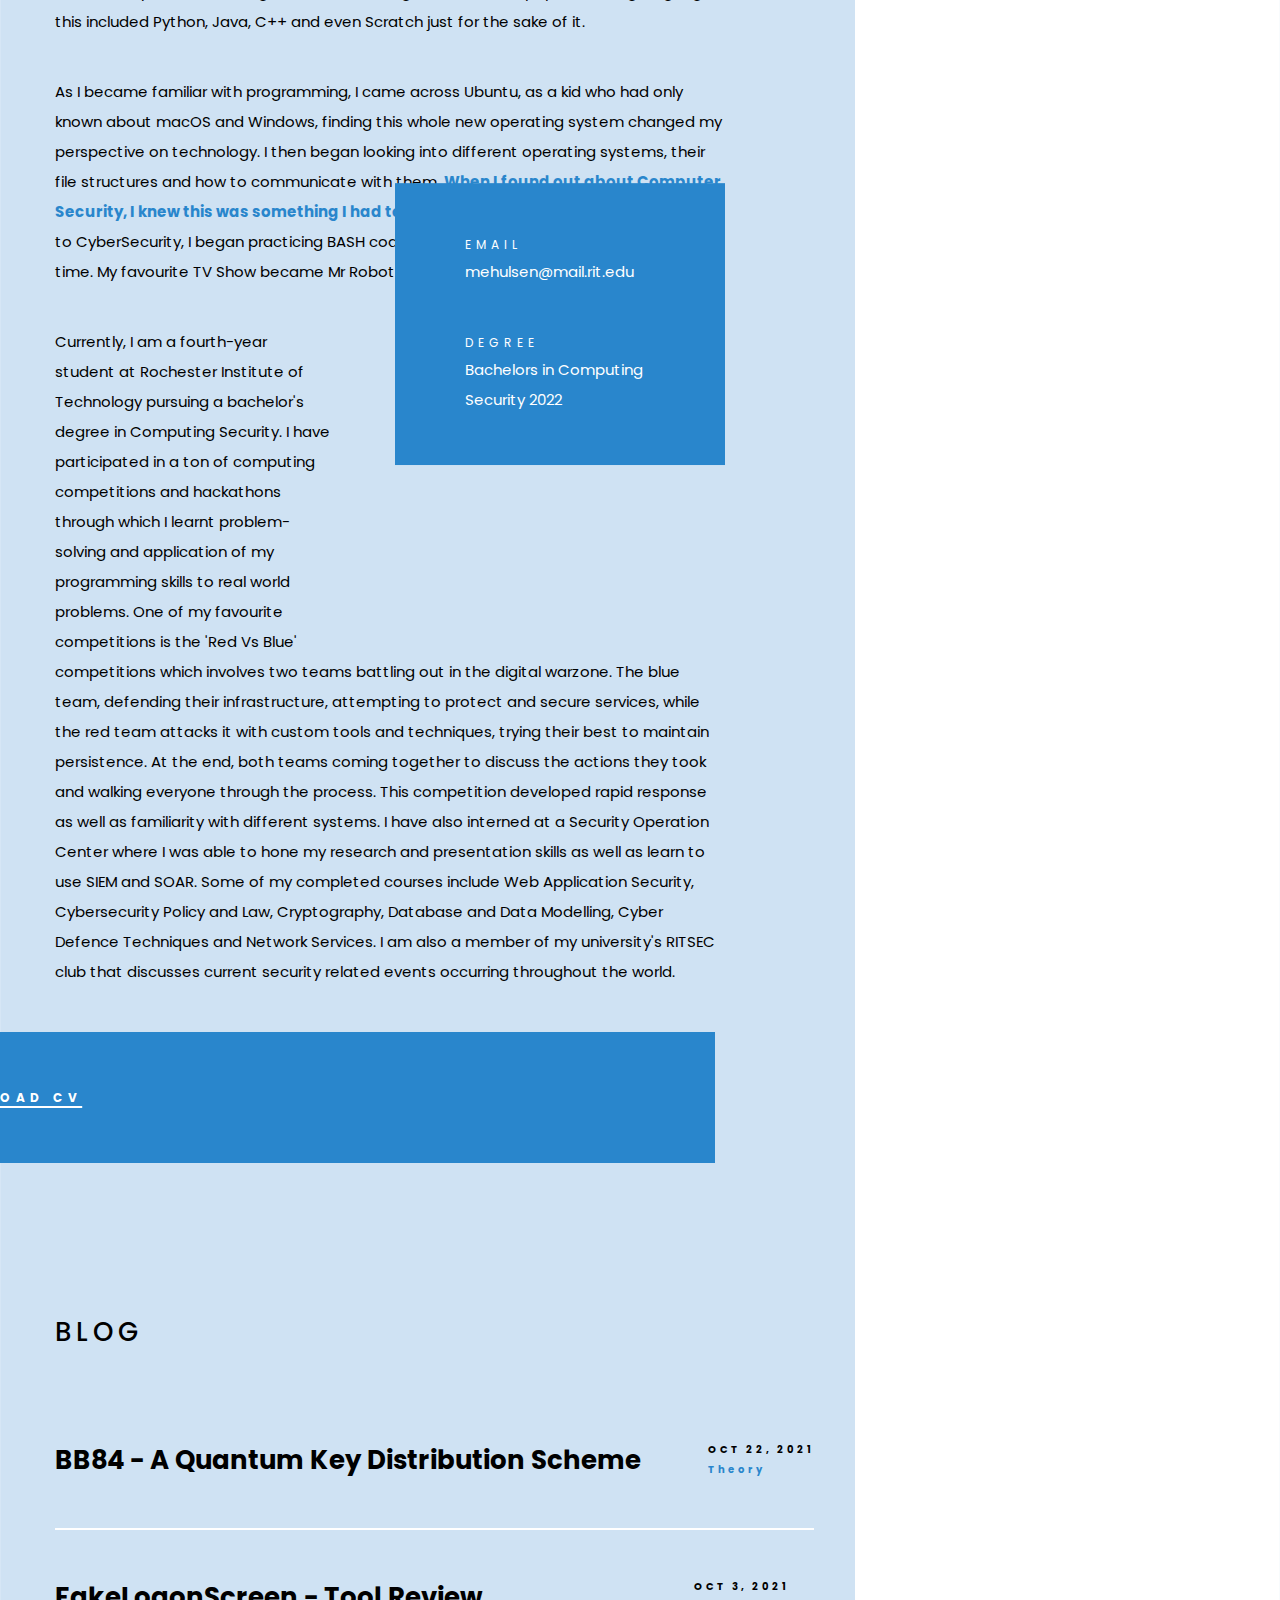
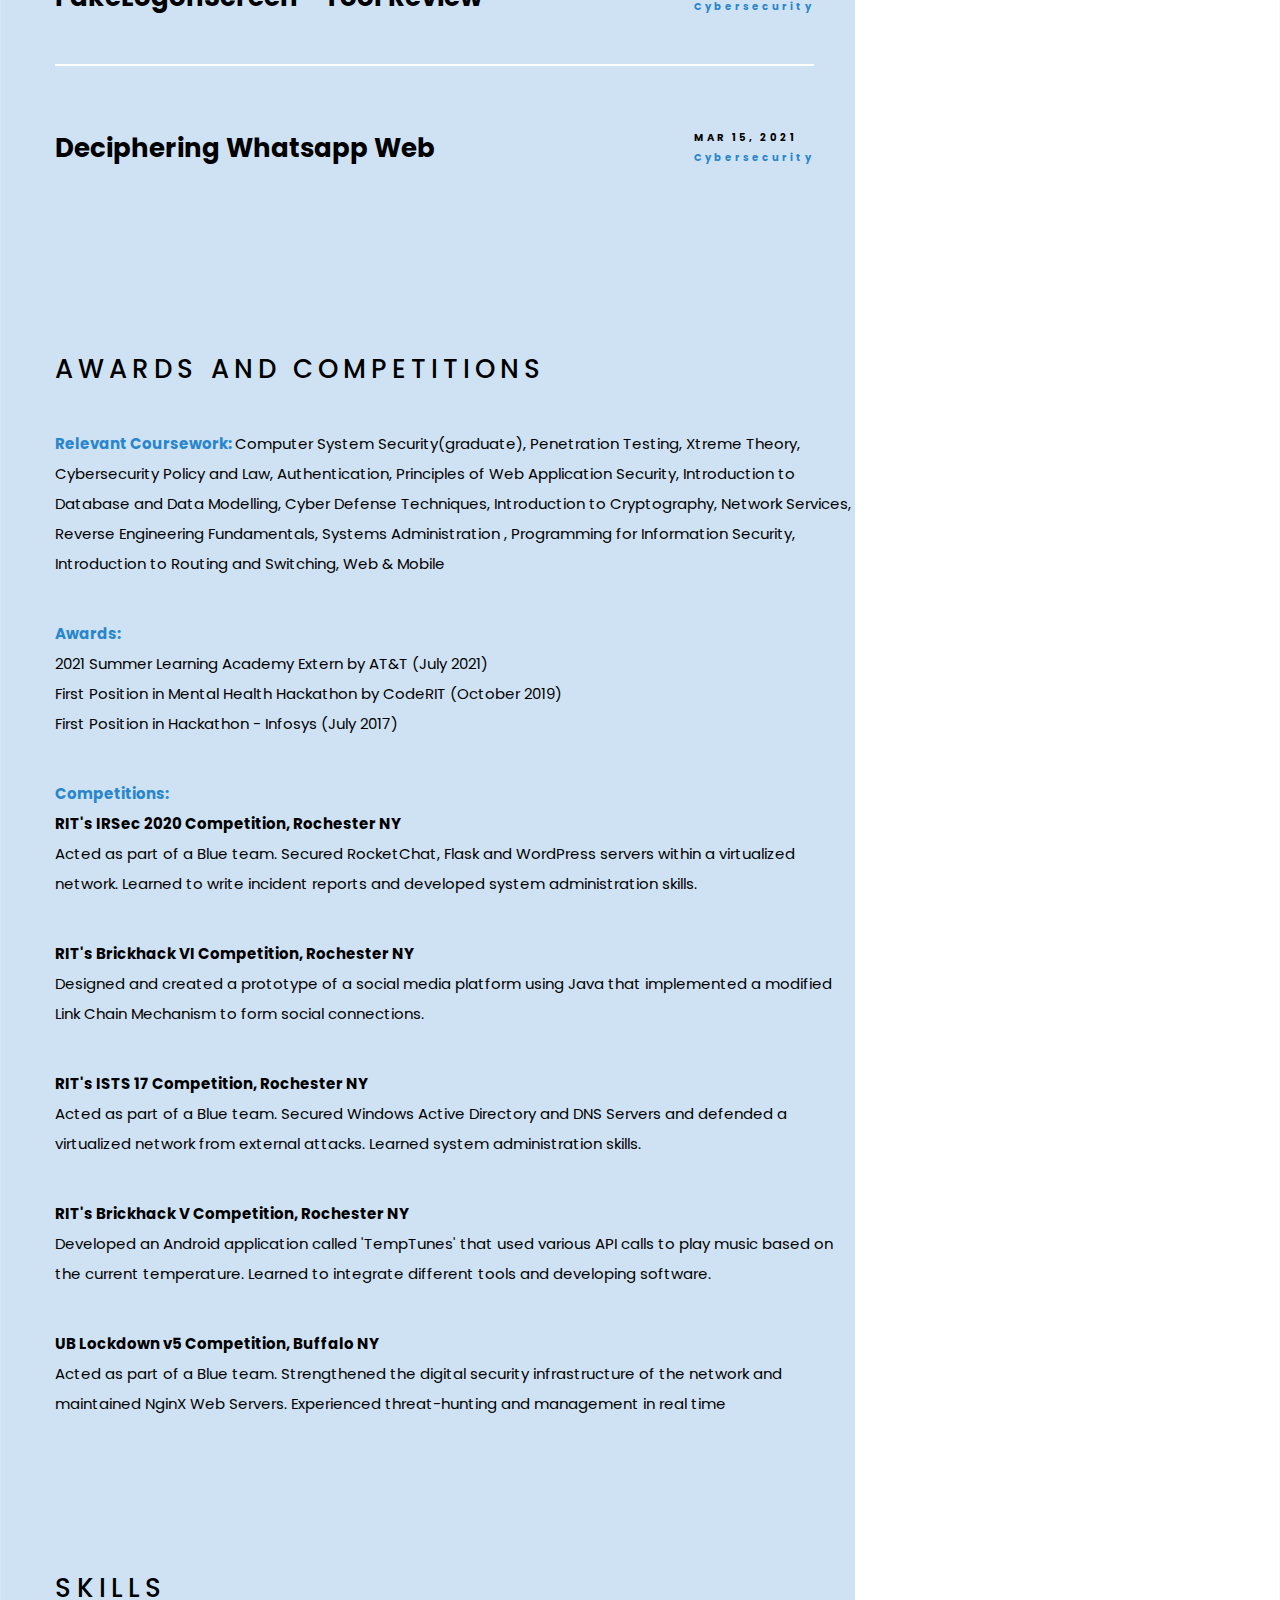
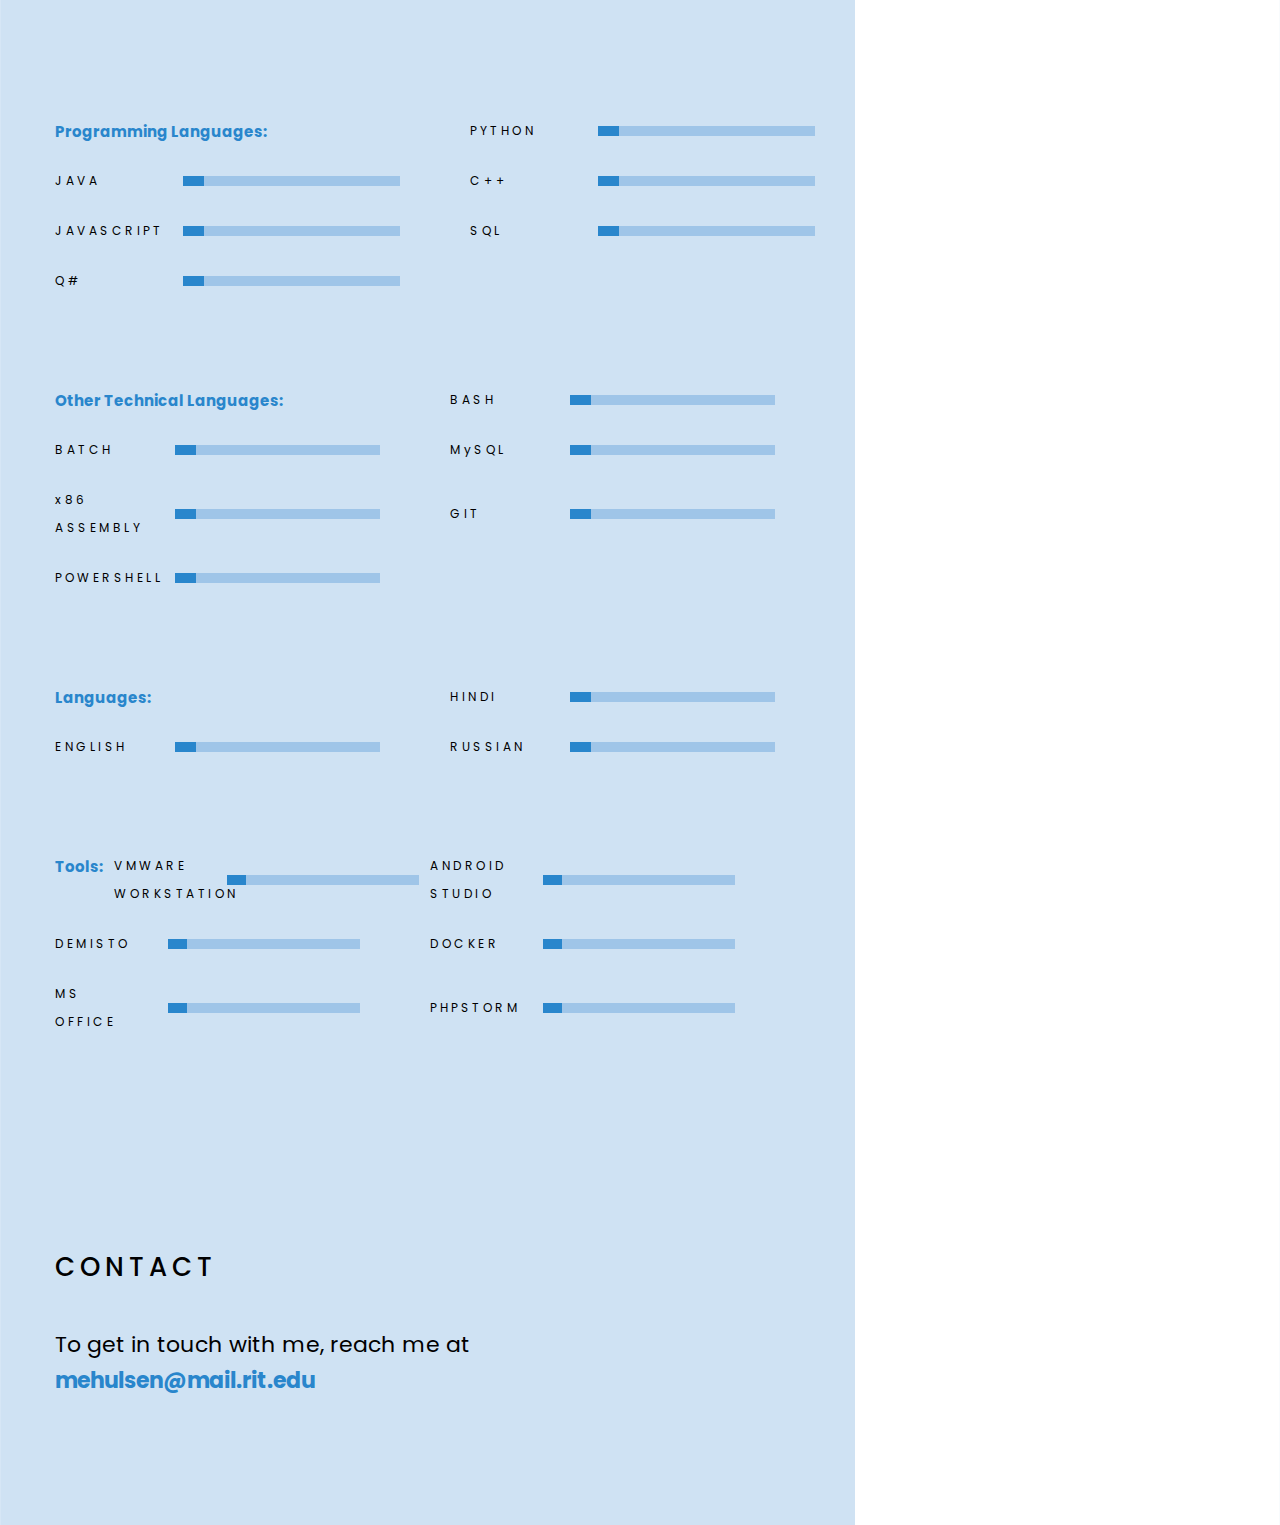
==== commit 586d84e2: "Modified Contact, Soft Removed Portfolio" ====
--- a/index.html
+++ b/index.html
@@ -50,7 +50,7 @@
                             <ul class="nav-list">
                                 <li><a href="#home">Home</a></li>
                                 <li><a href="#about">About</a></li>
-                                <li><a href="#portfolio">Portfolio</a></li>                                                                        
+                                <!--<li><a href="#portfolio">Portfolio</a></li>-->
                                 <li><a href="#blog">Blog</a></li>
                                 <li><a href="#awards">Awards and Competitions</a></li>
                                 <li><a href="#skills">Skills</a></li>
@@ -138,8 +138,8 @@
 
                 </section>
                 <!-- ================== ABOUT END ================== -->
-
-                <!-- ==================== PORTFOLIO ==================== -->
+<!--[if IE 9]>
+                ==================== PORTFOLIO ====================
                 <section id="portfolio" class="section">
                     <h2 class="title">PORTFOLIO</h2>
                     <div class="section-des">
@@ -213,7 +213,7 @@
                         </div>                
                     </div>   
                 </section>
-                <!-- ================== PORTFOLIO END ================== -->
+                ================== PORTFOLIO END ================== -->
 
                 <!-- ==================== BLOG ==================== -->
                 <section id="blog" class="section">
@@ -302,9 +302,11 @@
 
                 <!-- ================== SKILLS ================== -->
                 <section id="skills" class="section">
-                    <ul class="skills-progress">
                     <h2 class="title">SKILLS</h2>
-                    <li><a>Programming Languages: </a></li>
+
+
+                        <ul class="skills-progress">
+                            <a>Programming Languages: </a>
                             <li>
                                 <span class="name">PYTHON</span>
                                 <div class="skill">
@@ -340,8 +342,9 @@
                                 <div class="skill">
                                     <div class="skill-fill" data-fill="60%"></div>
                                 </div>
-                            </li>
-                            <li><a>Other Technical Languages: </a></li>
+                            </li> <ul/>
+                            <ul class="skills-progress">
+                            <a>Other Technical Languages: </a>
                             <li>
                                 <span class="name">BASH</span>
                                 <div class="skill">
@@ -377,8 +380,9 @@
                                 <div class="skill">
                                     <div class="skill-fill" data-fill="70%"></div>
                                 </div>
-                            </li>
-                            <li><a>Languages: </a></li>
+                            </li></ul>
+                            <ul class="skills-progress">
+                            <a>Languages: </a>
                             <li>
                                 <span class="name">HINDI</span>
                                 <div class="skill">
@@ -396,8 +400,9 @@
                                 <div class="skill">
                                     <div class="skill-fill" data-fill="60%"></div>
                                 </div>
-                            </li>
-                            <li><a>Tools: </a></li>
+                            </li> <ul/>
+                                <ul class="skills-progress">
+                            <a>Tools: </a>
                             <li>
                                 <span class="name">VMWARE WORKSTATION</span>
                                 <div class="skill">
@@ -444,38 +449,8 @@
                 <section id="contact" class="section">
                     <h2 class="title">CONTACT</h2>
                     <div class="section-des">
-                        Lorem ipsum dolor sit amet consectetu adipiscing elit viverra tristique placerat.
-                    </div>
-                    <div class="content-670">
-                        <p>
-                            Dolor sit amet, consectetur adipiscing elit. Viverra tristique placerat in massa consectetur quisque. Nunc ac fames lectus in libero aliquet lorem ipsum dolor sit amet enim est urus tincidunt magna ut turpis eu, eu enim. Nisl porttitor elit risus velit urna morbi mauris.
-                        </p>
-                    </div>
-
-                    <a href="https://www.google.com/maps/place/Central+Park/@40.7828647,-73.9653551,15z/data=!4m5!3m4!1s0x0:0xb9df1f7387a94119!8m2!3d40.7828647!4d-73.9653551" target="_blank">
-                        <img class="block-right" src="images/map.png" alt="">                    
-                    </a>
-
-                    <div class="content-670">
-                        <div class="contact-form">
-                            <p>
-                                <input id="name" type="text" name="your-name" placeholder="NAME">
-                            </p>
-                            <p>
-                                <input id="contact-email" type="email" name="your-email" placeholder="EMAIL">
-                            </p>                                    
-                            <p>
-                                <input id="subject" type="text" name="your-subject" placeholder="SUBJECT">
-                            </p>
-                            <p>
-                                <textarea id="message" name="your-message" placeholder="MESSAGE"></textarea>
-                            </p>
-                            <p class="contact-submit-holder">
-                                <input type="submit" value="SEND">
-                            </p>                                
-                        </div> 
-                    </div>
-
+                        To get in touch with me, reach me at <a>mehulsen@mail.rit.edu</a>
+                    </div>
                 </section>
                 <!-- ================== ABOUT END ================== -->
             </div>
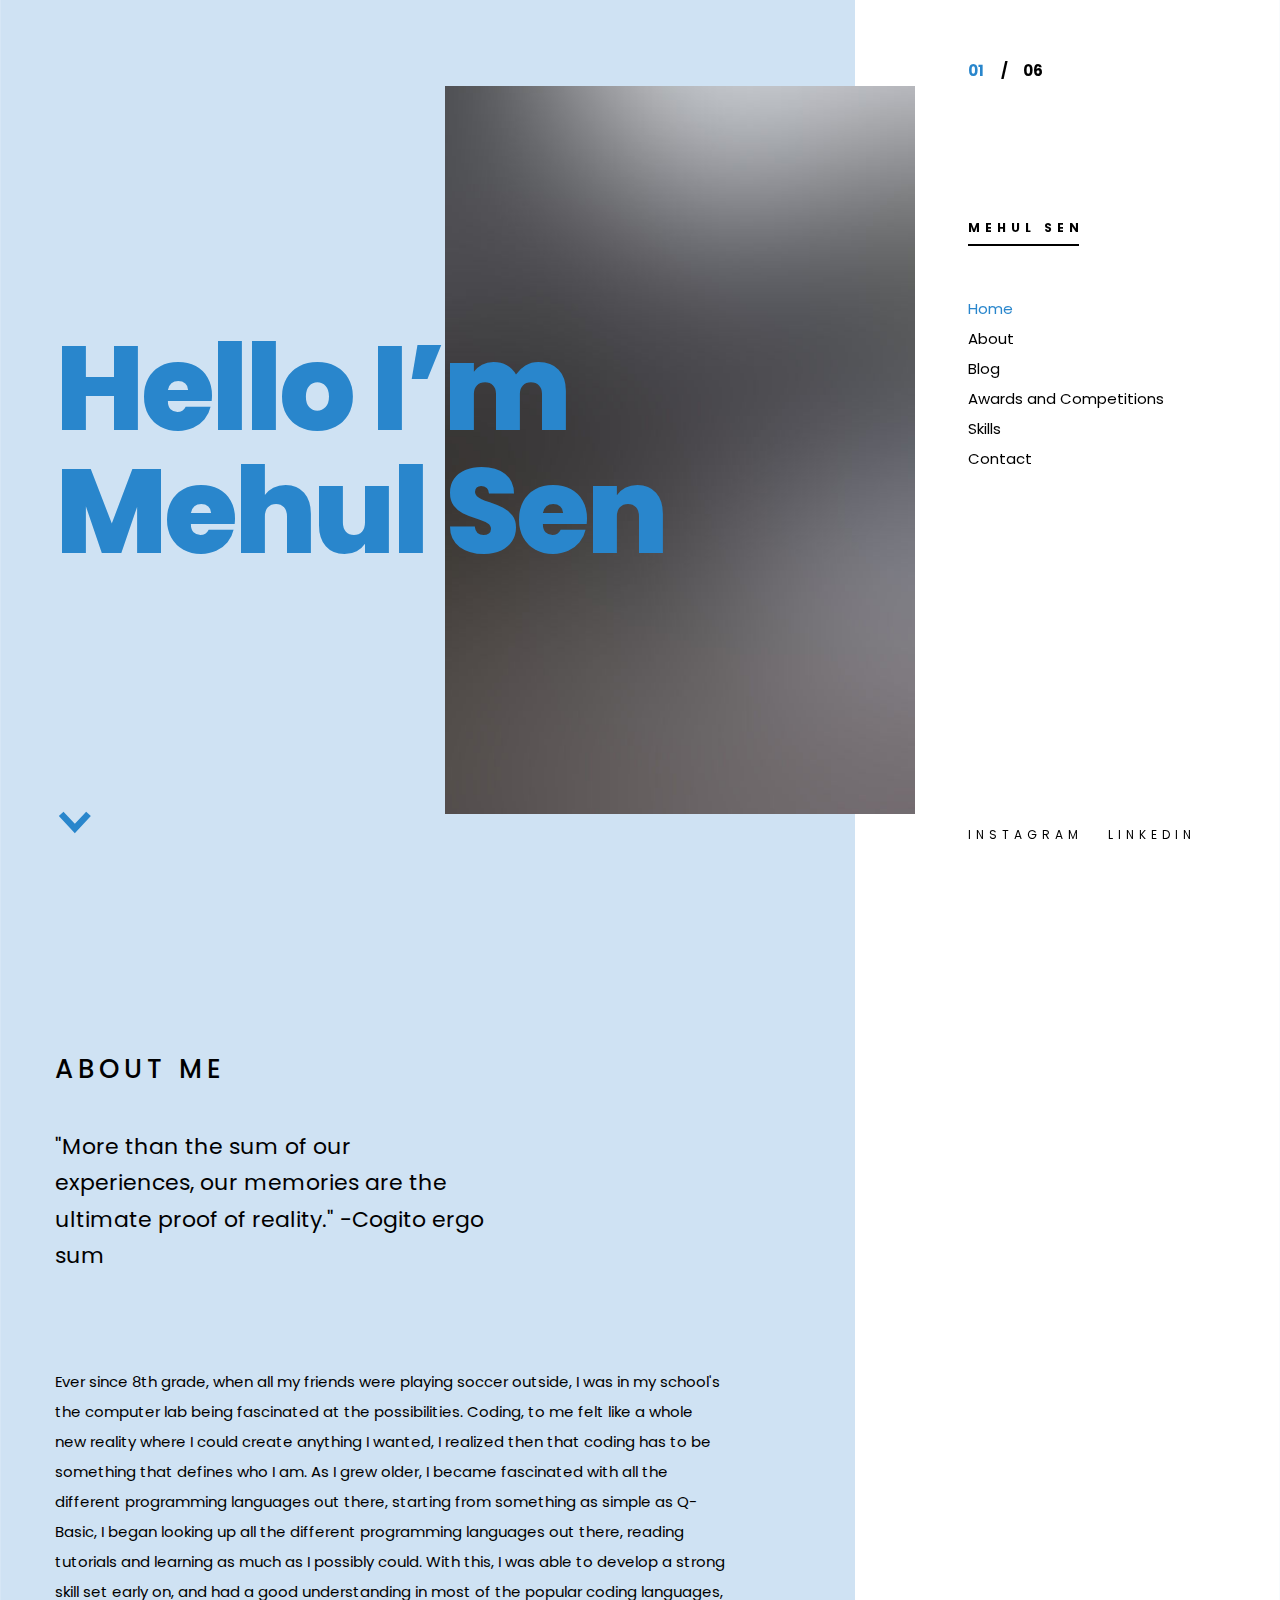
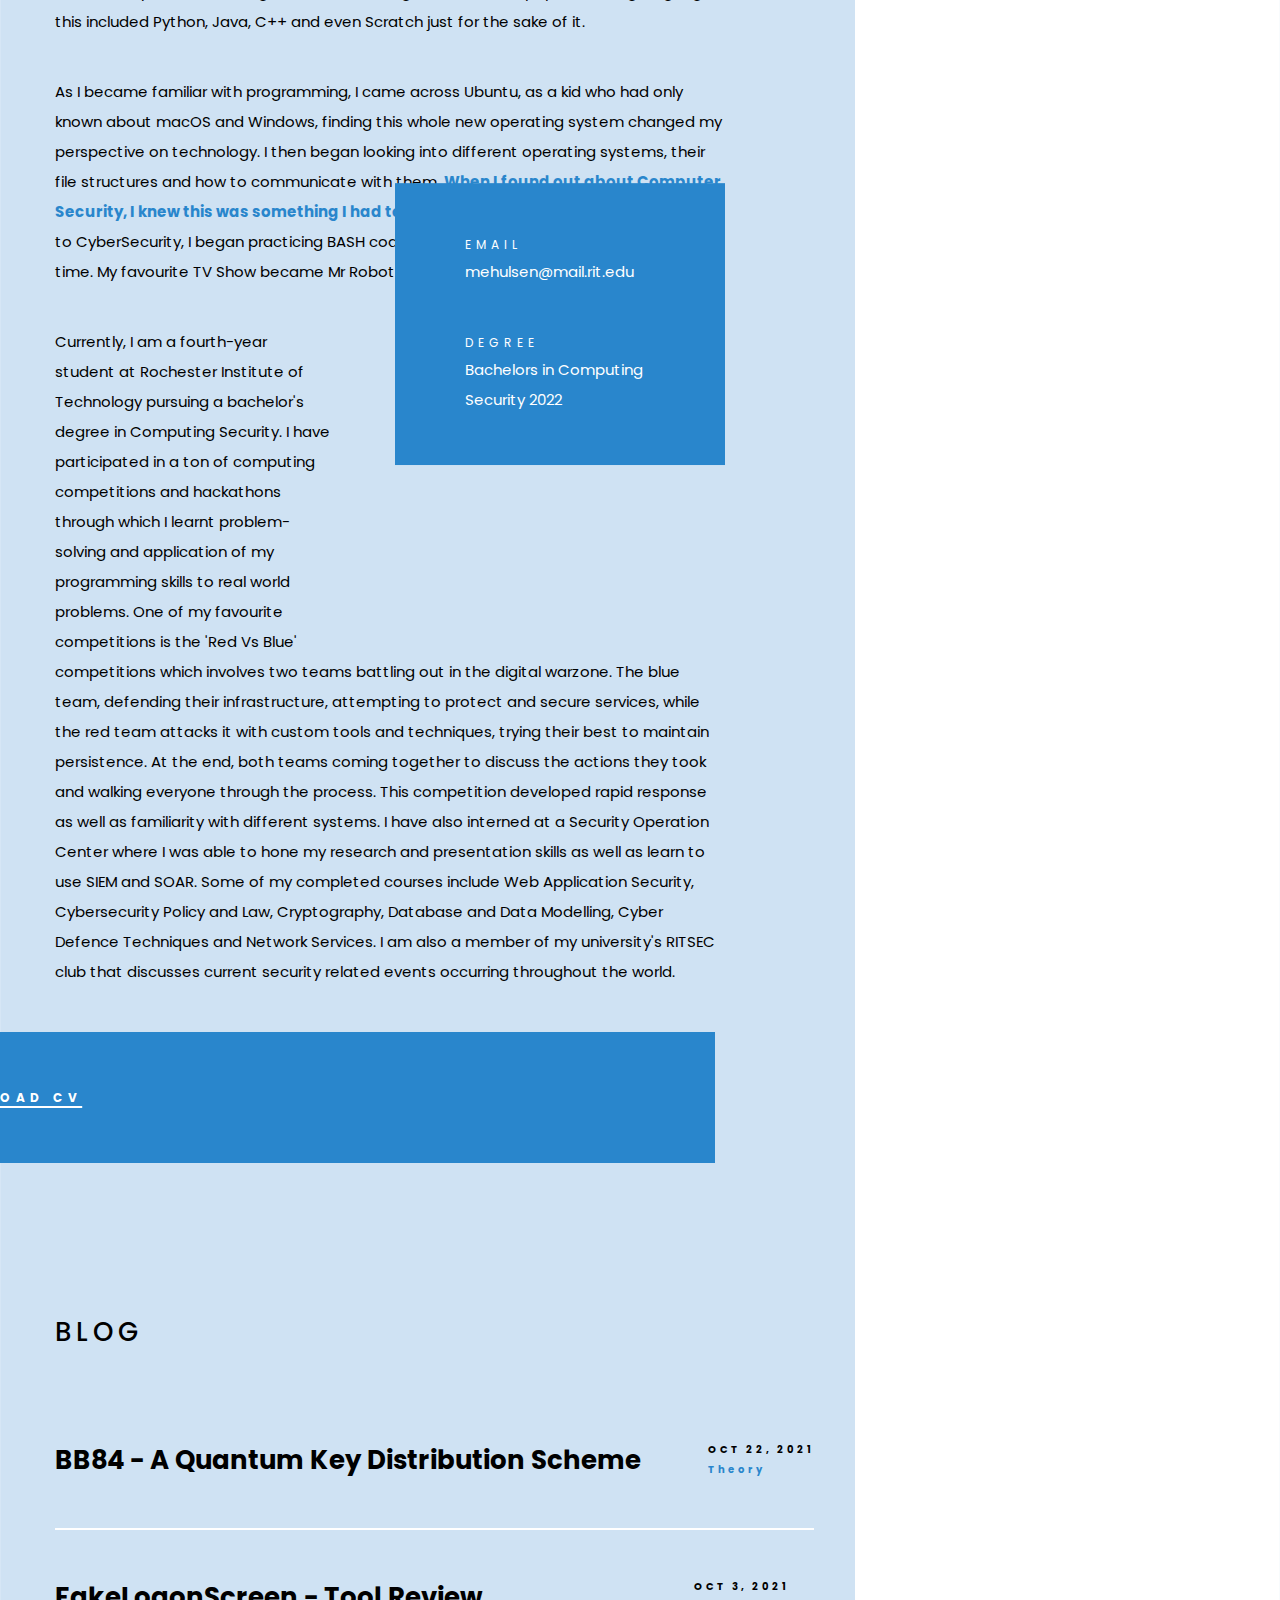
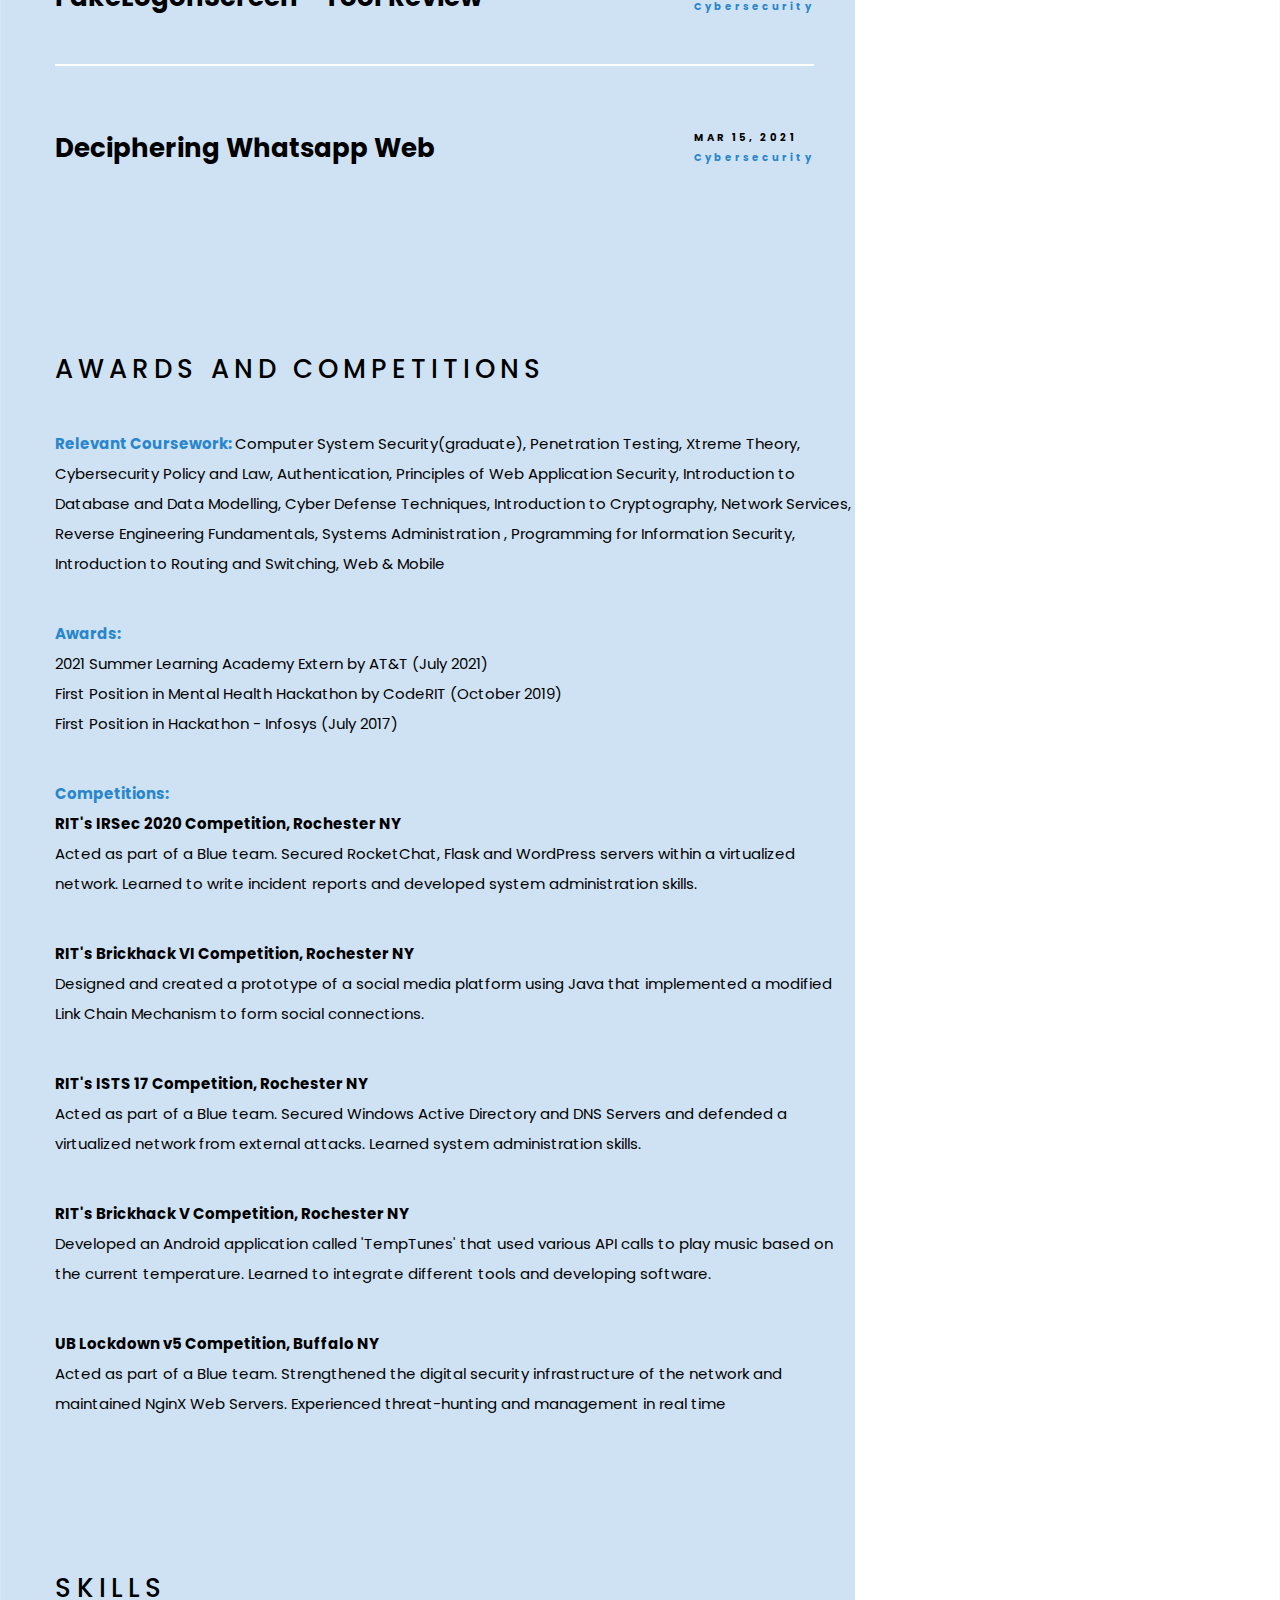
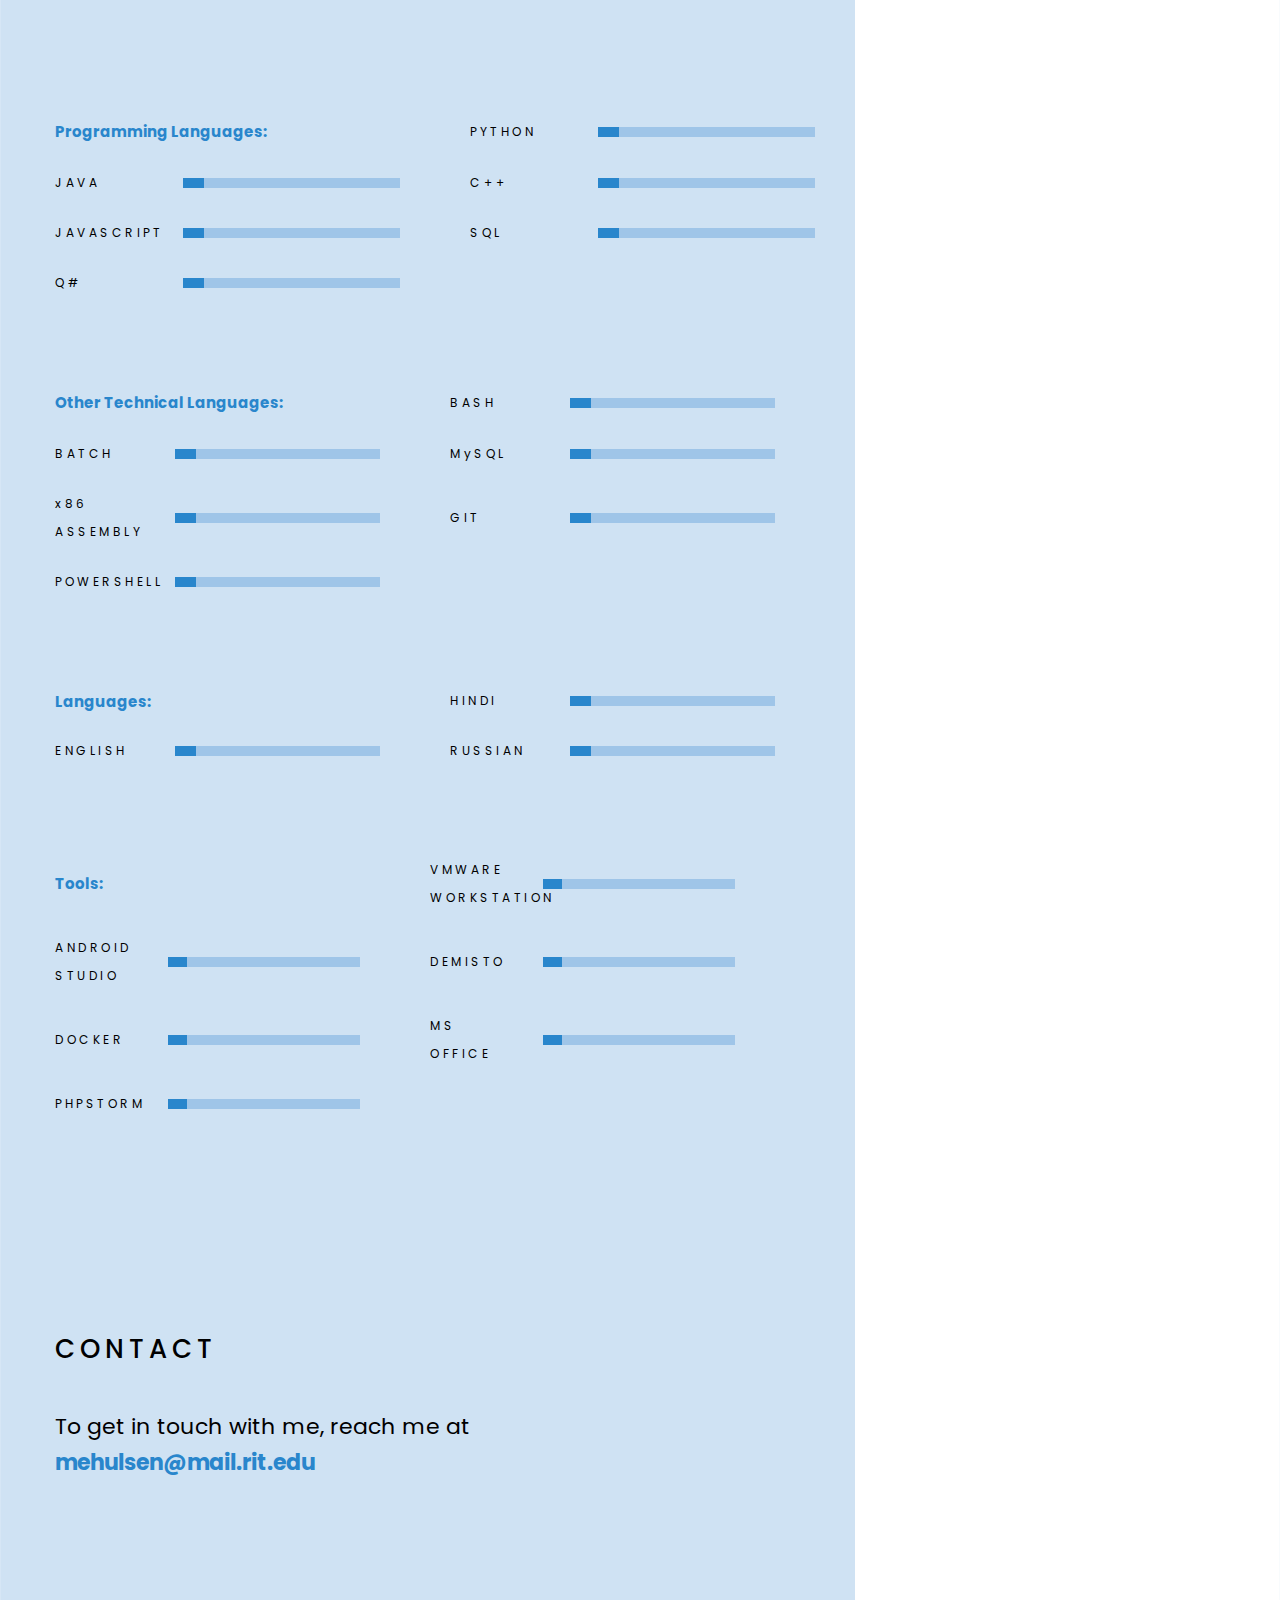
==== commit 226b7c1c: "slight modification" ====
--- a/index.html
+++ b/index.html
@@ -306,7 +306,7 @@
 
 
                         <ul class="skills-progress">
-                            <a>Programming Languages: </a>
+                            <li><a>Programming Languages: </a></li>
                             <li>
                                 <span class="name">PYTHON</span>
                                 <div class="skill">
@@ -344,7 +344,7 @@
                                 </div>
                             </li> <ul/>
                             <ul class="skills-progress">
-                            <a>Other Technical Languages: </a>
+                            <li><a>Other Technical Languages: </a></li>
                             <li>
                                 <span class="name">BASH</span>
                                 <div class="skill">
@@ -402,7 +402,7 @@
                                 </div>
                             </li> <ul/>
                                 <ul class="skills-progress">
-                            <a>Tools: </a>
+                            <li><a>Tools: </a></li>
                             <li>
                                 <span class="name">VMWARE WORKSTATION</span>
                                 <div class="skill">
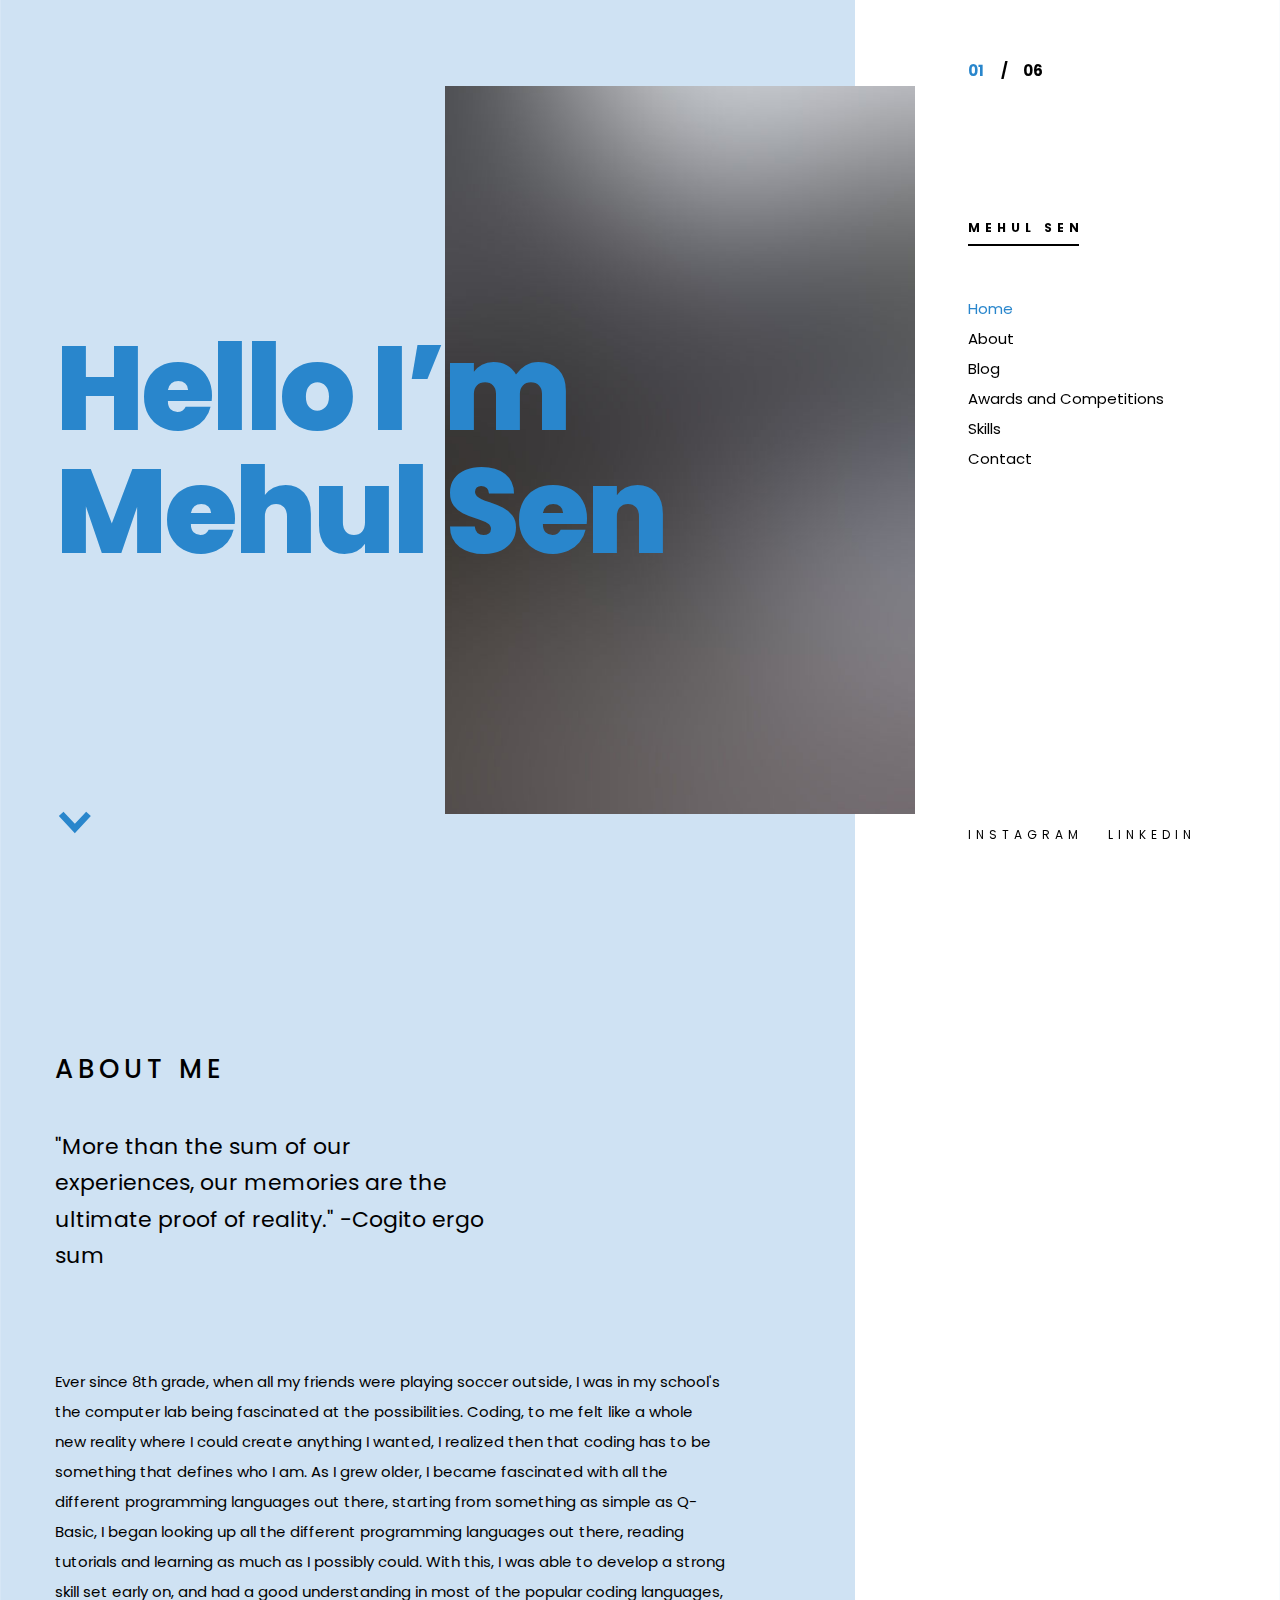
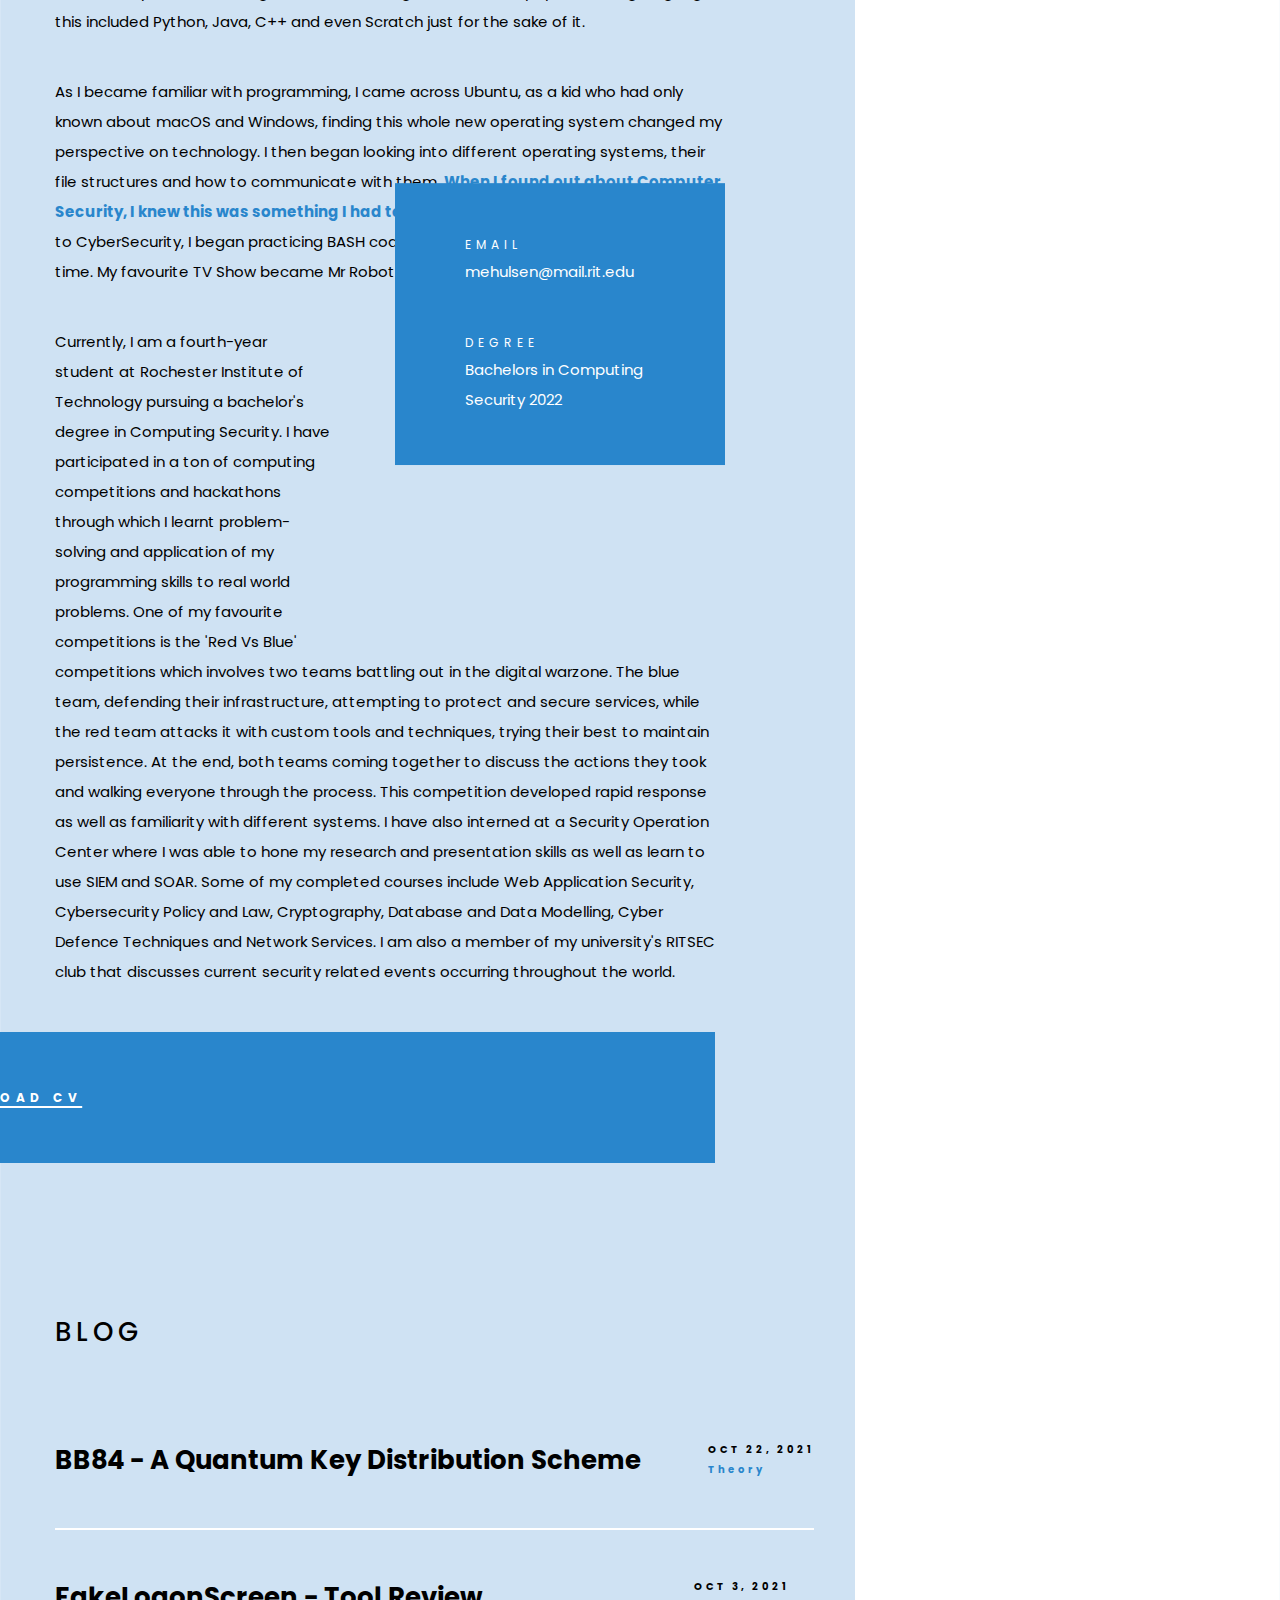
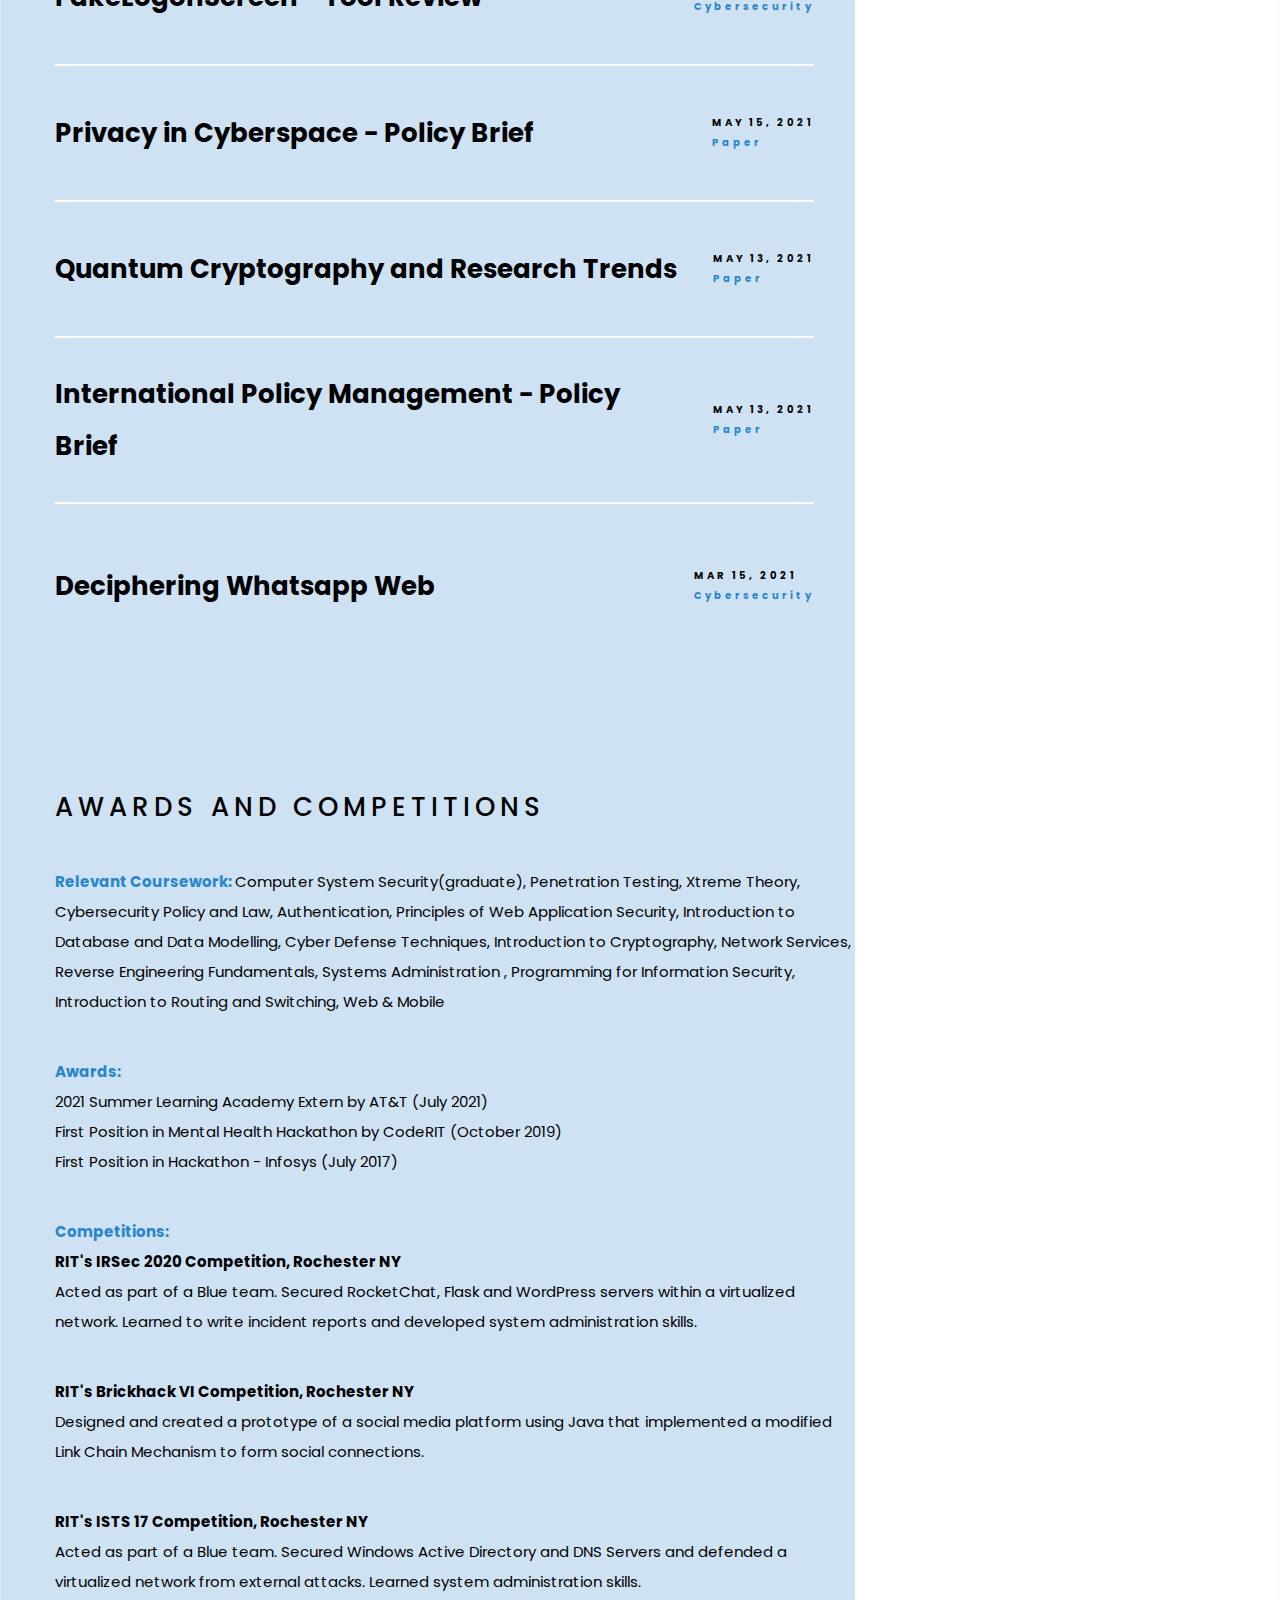
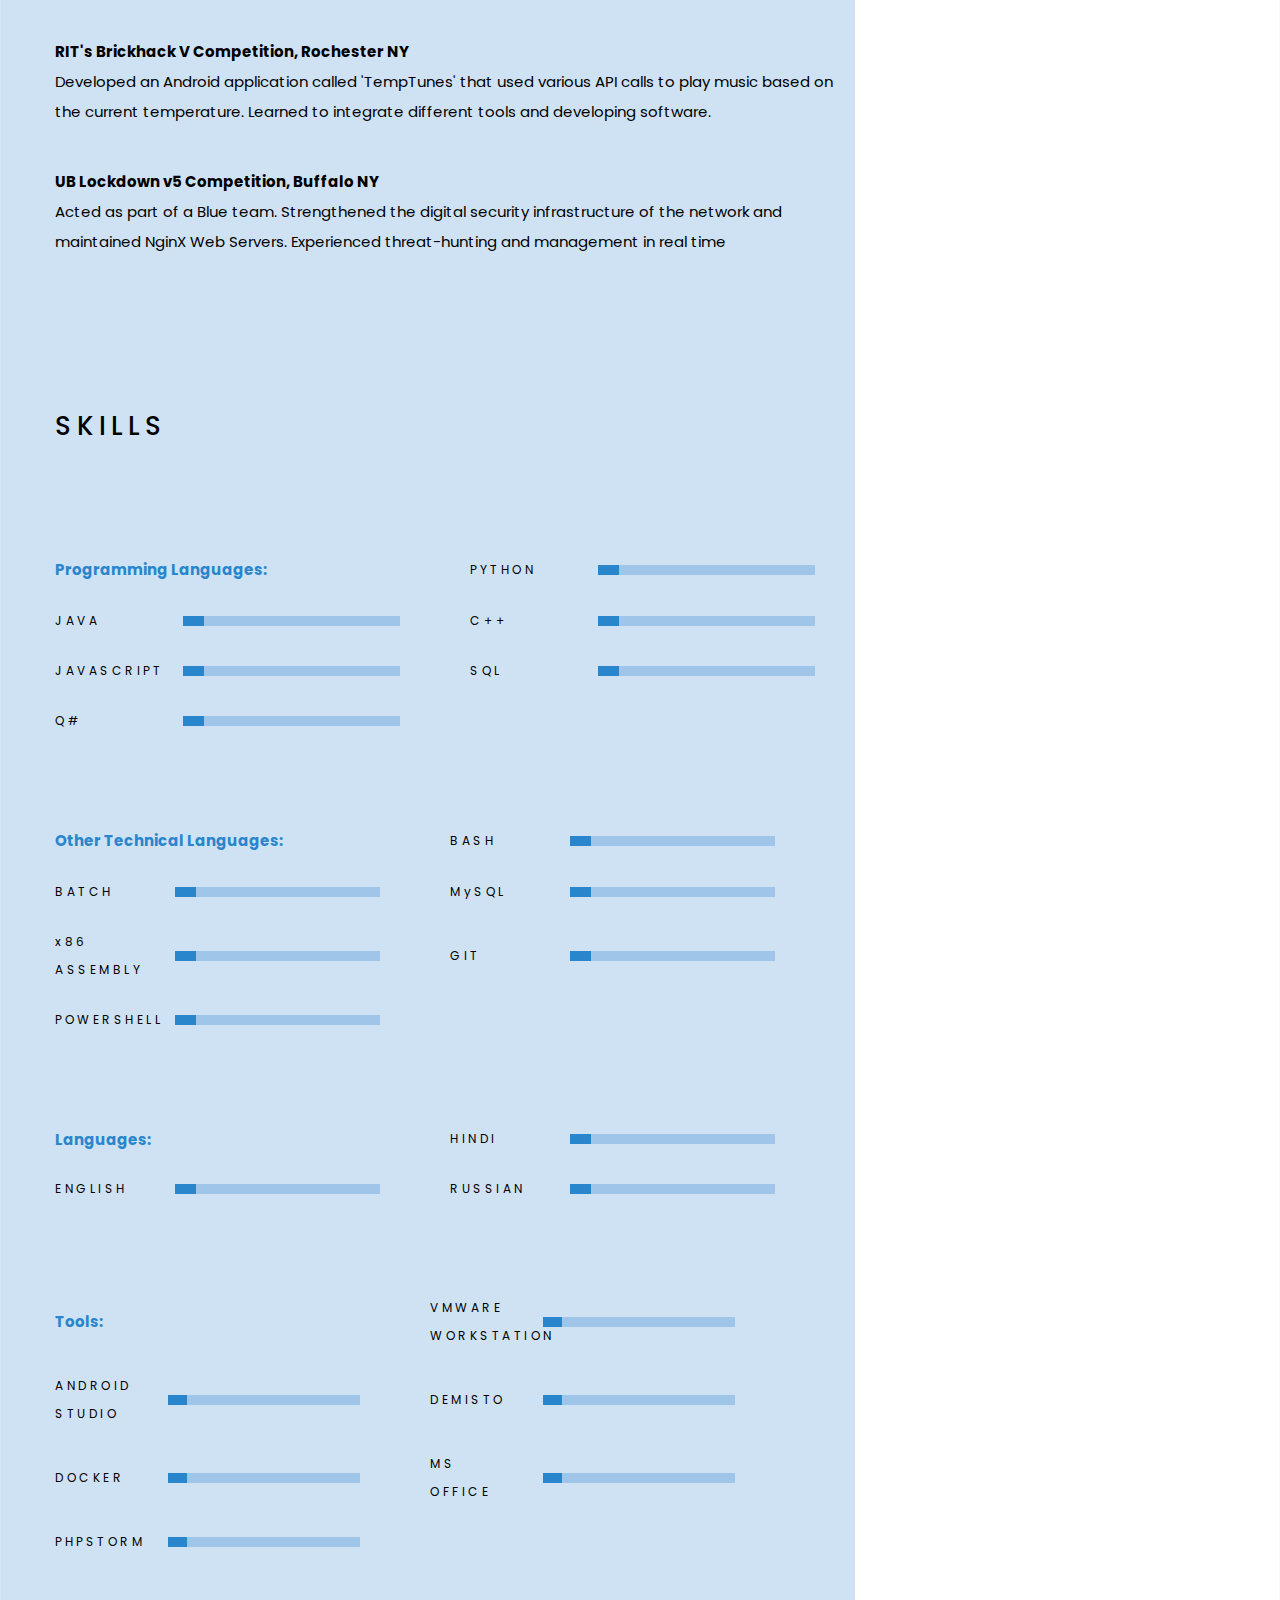
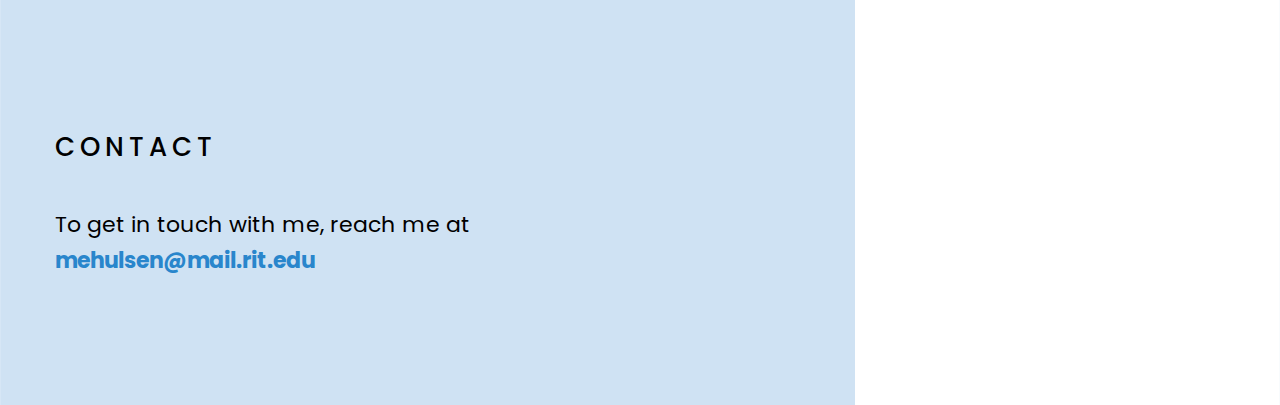
==== commit 760c24ed: "Added 3 papers" ====
--- a/index.html
+++ b/index.html
@@ -220,7 +220,7 @@
                     <h2 class="title">BLOG</h2>
                     <ul class="home-blog-list">                        
                         <li>
-                            <a href="bb84-qkd.html">BB84 - A Quantum Key Distribution Scheme</a>
+                            <a href="BB84.html">BB84 - A Quantum Key Distribution Scheme</a>
                             <div class="blog-list-info">
                                 <div class="date">OCT 22, 2021</div>
                                 <div class="category">Theory</div>
@@ -228,7 +228,7 @@
                         </li>
 
                         <li>
-                            <a href="fakelogonscreen.html">FakeLogonScreen - Tool Review</a>
+                            <a href="FLS.html">FakeLogonScreen - Tool Review</a>
                             <div class="blog-list-info">
                                 <div class="date">OCT 3, 2021</div>
                                 <div class="category">Cybersecurity</div>
@@ -236,7 +236,31 @@
                         </li>
 
                         <li>
-                            <a href="whatsappweb.html">Deciphering Whatsapp Web</a>
+                            <a href="PIC.html">Privacy in Cyberspace - Policy Brief</a>
+                            <div class="blog-list-info">
+                                <div class="date">MAY 15, 2021</div>
+                                <div class="category">Paper</div>
+                            </div>
+                        </li>
+
+                        <li>
+                            <a href="QC&RT.html">Quantum Cryptography and Research Trends</a>
+                            <div class="blog-list-info">
+                                <div class="date">MAY 13, 2021</div>
+                                <div class="category">Paper</div>
+                            </div>
+                        </li>
+
+                        <li>
+                            <a href="IPM.html">International Policy Management - Policy Brief</a>
+                            <div class="blog-list-info">
+                                <div class="date">MAY 13, 2021</div>
+                                <div class="category">Paper</div>
+                            </div>
+                        </li>
+
+                        <li>
+                            <a href="WW.html">Deciphering Whatsapp Web</a>
                             <div class="blog-list-info">
                                 <div class="date">MAR 15, 2021</div>
                                 <div class="category">Cybersecurity</div>
@@ -441,7 +465,7 @@
                             </div>
                         </li>
                     </ul>
-                    </p>
+                            </ul></ul>
                 </section>
                 <!-- =============== SKILLS END =============== -->
 
